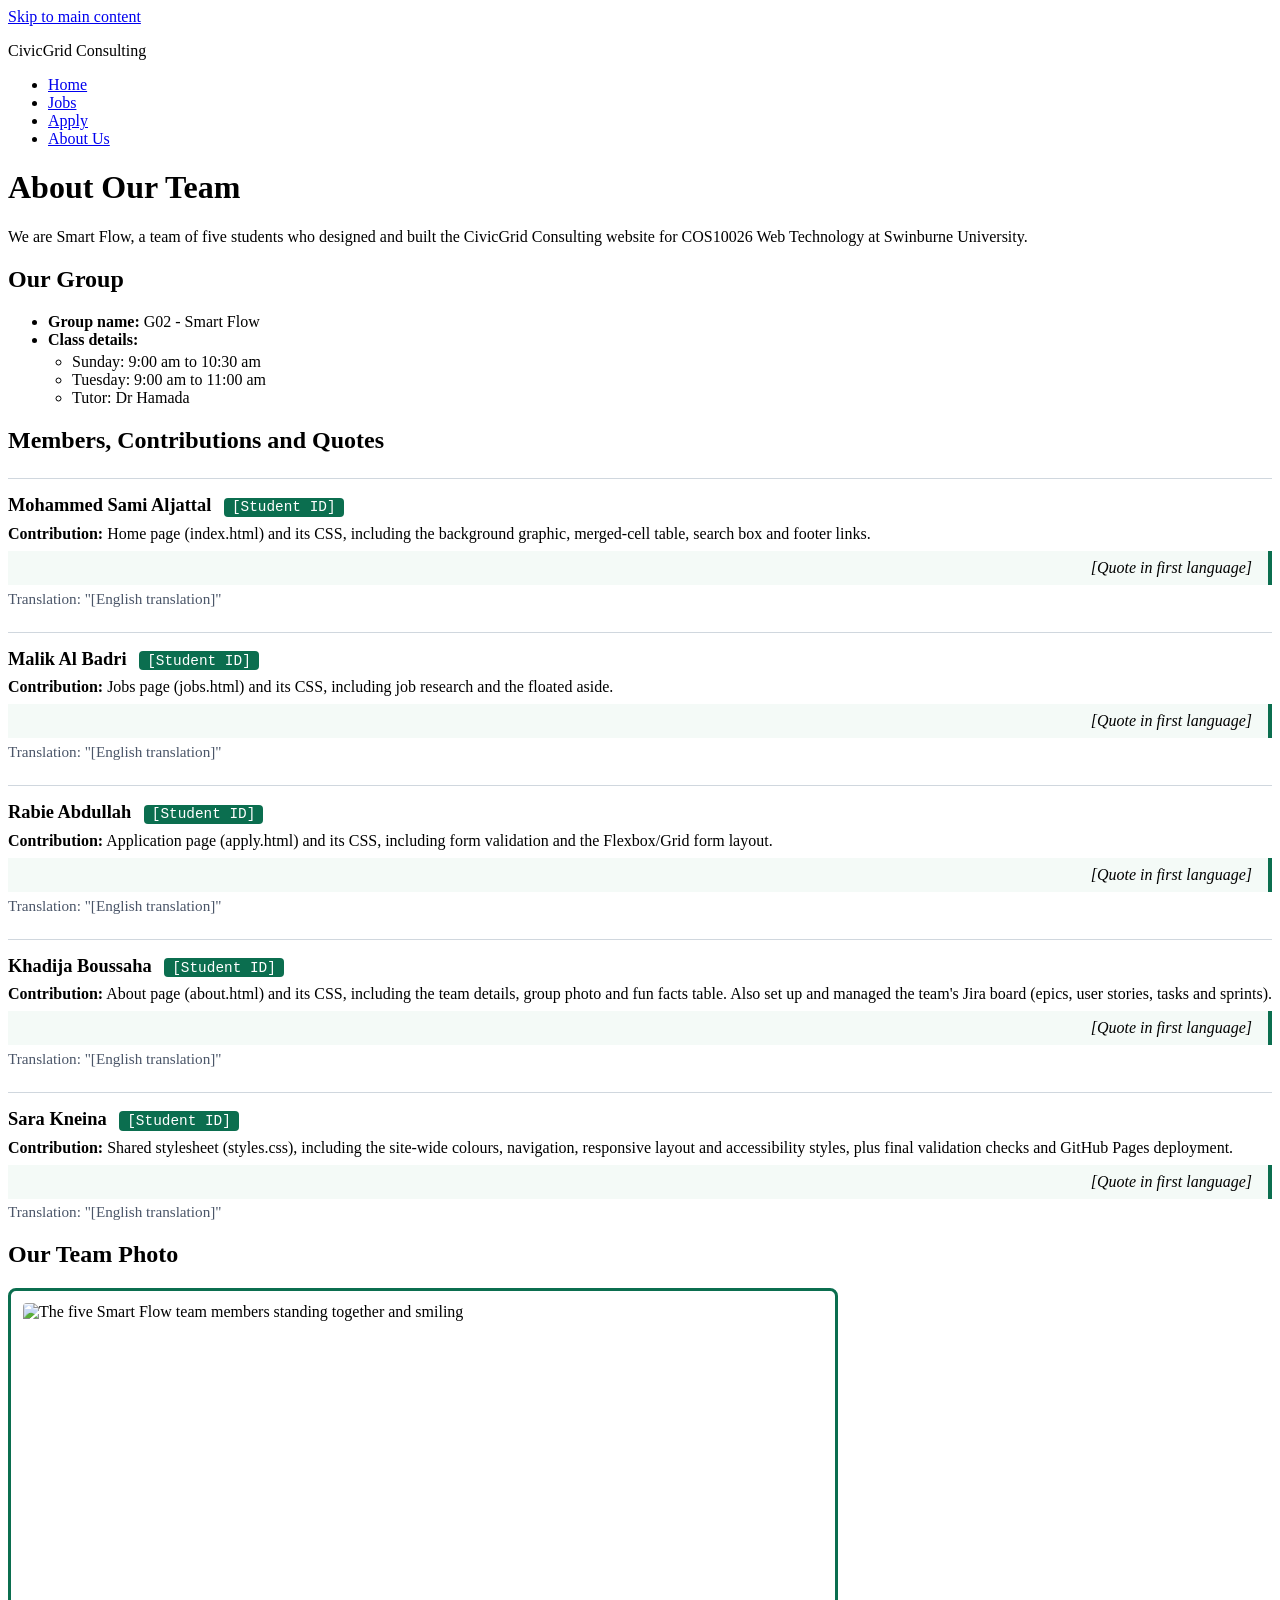
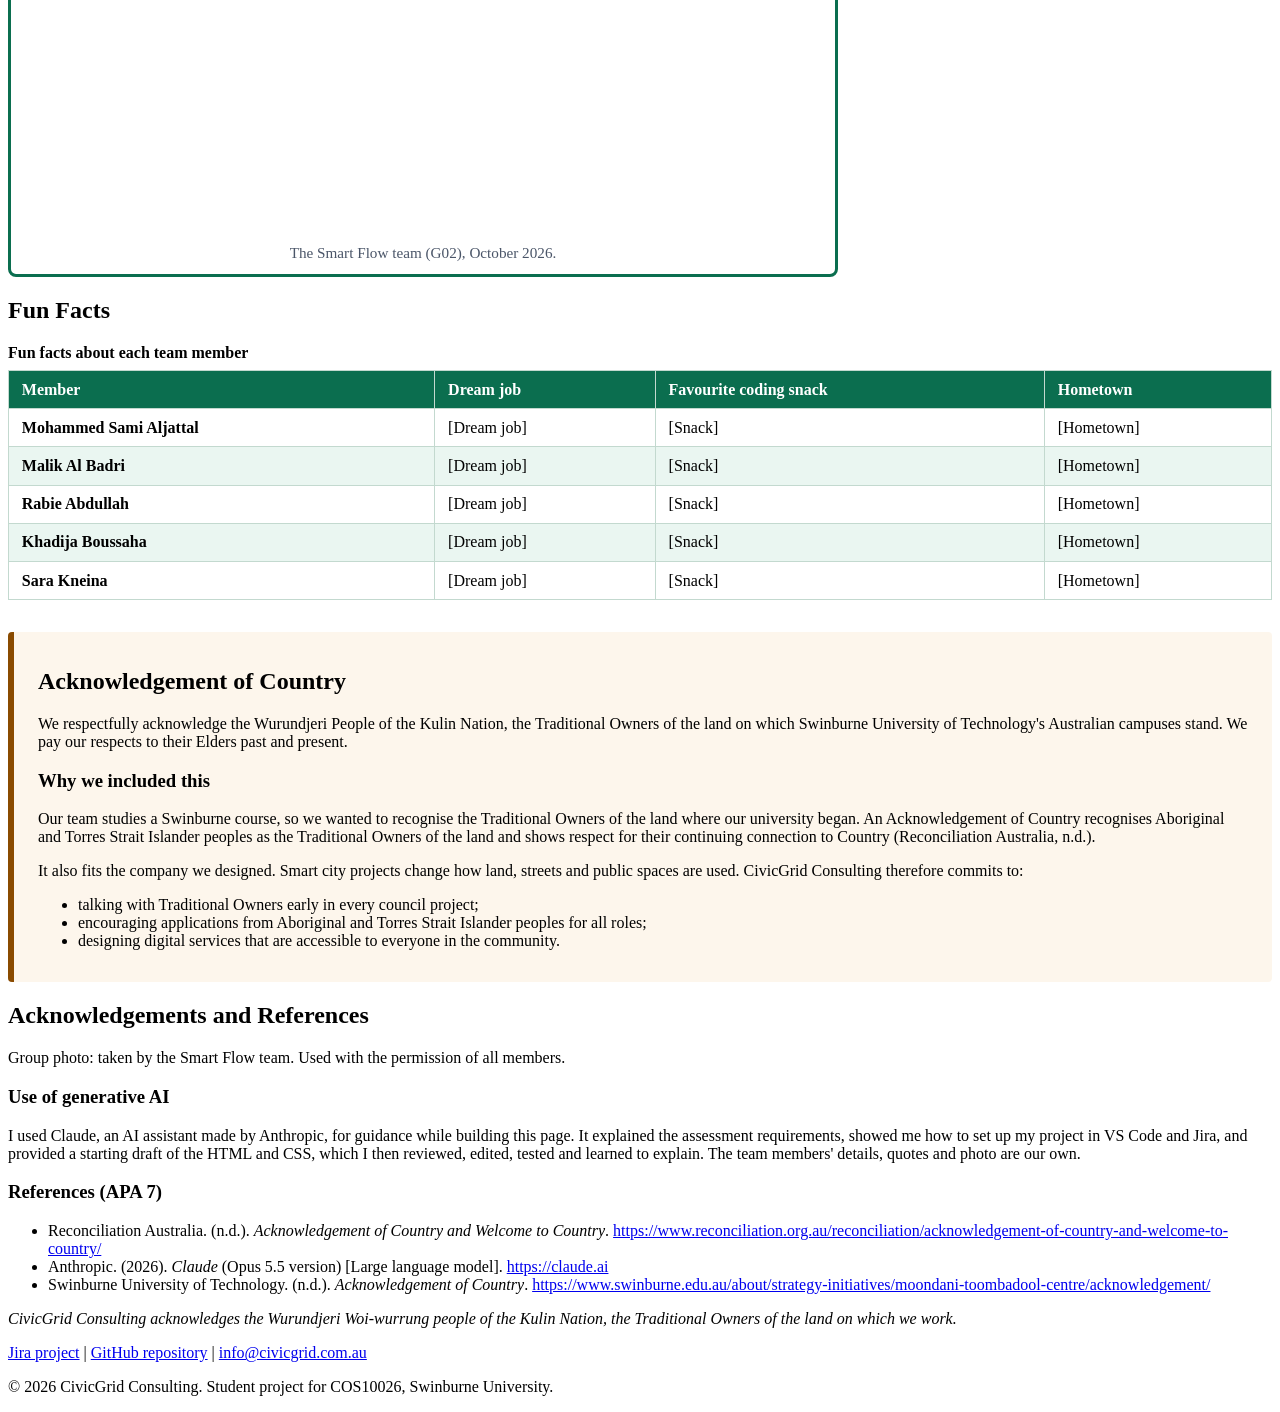
==== about.html @ 40e0b0f4 "Add about page structure and CSS (student IDs, bordered figure, table hover)" ====
<!DOCTYPE html>
<!--
  about.html - About Us page
  Group: G02 - Smart City Infrastructure Consultancy
  Author: Khadija Boussaha ([Your student ID])
  Description: Introduces the team: group and class details, each member's
               contribution and quote, a group photo and a fun facts table.
  Last updated: October 2026
-->
<html lang="en-AU">
<head>
  <!-- ===== Page metadata ===== -->
  <meta charset="UTF-8">
  <meta name="viewport" content="width=device-width, initial-scale=1.0">
  <meta name="description" content="Meet Smart Flow (G02), the team behind the CivicGrid Consulting website: our members, contributions, quotes and fun facts.">
  <meta name="keywords" content="about us, team, Smart Flow, G02, CivicGrid, COS10026">
  <meta name="author" content="Khadija Boussaha">
  <title>About Us | CivicGrid Consulting</title>

  <!-- External stylesheet shared by every page -->
  <link rel="stylesheet" href="css/styles.css">

  <!-- ===== Embedded CSS example (required on every page) =====
       Styles the English translation under each quote, used only on this page. -->
  <style>
    .translation {
      color: #4a5568;
      font-size: 0.95rem;
      margin-top: 0.3rem;
    }
  </style>
</head>

<body>
  <a href="#main-content" class="skip-link">Skip to main content</a>

  <!-- ===== Header and shared navigation (same on every page) ===== -->
  <header>
    <p class="site-name">CivicGrid Consulting</p>
    <nav aria-label="Main navigation">
      <ul>
        <li><a href="index.html">Home</a></li>
        <li><a href="jobs.html">Jobs</a></li>
        <li><a href="apply.html">Apply</a></li>
        <li><a href="about.html" aria-current="page">About Us</a></li>
      </ul>
    </nav>
  </header>

  <main id="main-content">
    <h1>About Our Team</h1>
    <p>
      We are Smart Flow, a team of five students who designed and built the CivicGrid Consulting
      website for COS10026 Web Technology at Swinburne University.
    </p>

    <!-- ===== Group details: NESTED LIST (required) =====
         A list inside a list item groups the class details together. -->
    <section aria-labelledby="group-heading">
      <h2 id="group-heading">Our Group</h2>
      <ul class="group-info">
        <li><strong>Group name:</strong> G02 - Smart Flow</li>
        <li><strong>Class details:</strong>
          <ul>
            <li>Sunday: 9:00 am to 10:30 am</li>
            <li>Tuesday: 9:00 am to 11:00 am</li>
            <li>Tutor: Dr Hamada</li>
          </ul>
        </li>
      </ul>
    </section>

    <!-- ===== Members: DEFINITION LIST (required) =====
         dt = member name and student ID
         dd = their contribution, then their quote
         Each quote uses the lang attribute so screen readers pronounce it correctly.
         Examples: lang="ar" for Arabic, lang="hi" for Hindi, lang="zh" for Chinese,
         lang="vi" for Vietnamese. Right-to-left languages such as Arabic and Urdu
         also need dir="rtl".
         The quotes below are set to Arabic (lang="ar" dir="rtl") as a starting
         point. Change lang and dir for anyone whose first language is different
         (e.g. lang="fr" with no dir for French). -->
    <section aria-labelledby="members-heading">
      <h2 id="members-heading">Members, Contributions and Quotes</h2>
      <dl class="members">
        <!-- Member 1 -->
        <dt>Mohammed Sami Aljattal <span class="student-id">[Student ID]</span></dt>
        <dd><strong>Contribution:</strong> Home page (index.html) and its CSS, including the background graphic, merged-cell table, search box and footer links.</dd>
        <dd>
          <blockquote lang="ar" dir="rtl">
            <p>[Quote in first language]</p>
          </blockquote>
          <p class="translation">Translation: "[English translation]"</p>
        </dd>

        <!-- Member 2 -->
        <dt>Malik Al Badri <span class="student-id">[Student ID]</span></dt>
        <dd><strong>Contribution:</strong> Jobs page (jobs.html) and its CSS, including job research and the floated aside.</dd>
        <dd>
          <blockquote lang="ar" dir="rtl">
            <p>[Quote in first language]</p>
          </blockquote>
          <p class="translation">Translation: "[English translation]"</p>
        </dd>

        <!-- Member 3 -->
        <dt>Rabie Abdullah <span class="student-id">[Student ID]</span></dt>
        <dd><strong>Contribution:</strong> Application page (apply.html) and its CSS, including form validation and the Flexbox/Grid form layout.</dd>
        <dd>
          <blockquote lang="ar" dir="rtl">
            <p>[Quote in first language]</p>
          </blockquote>
          <p class="translation">Translation: "[English translation]"</p>
        </dd>

        <!-- Member 4 -->
        <dt>Khadija Boussaha <span class="student-id">[Student ID]</span></dt>
        <dd><strong>Contribution:</strong> About page (about.html) and its CSS, including the team details, group photo and fun facts table. Also set up and managed the team's Jira board (epics, user stories, tasks and sprints).</dd>
        <dd>
          <blockquote lang="ar" dir="rtl">
            <p>[Quote in first language]</p>
          </blockquote>
          <p class="translation">Translation: "[English translation]"</p>
        </dd>

        <!-- Member 5 -->
        <dt>Sara Kneina <span class="student-id">[Student ID]</span></dt>
        <dd><strong>Contribution:</strong> Shared stylesheet (styles.css), including the site-wide colours, navigation, responsive layout and accessibility styles, plus final validation checks and GitHub Pages deployment.</dd>
        <dd>
          <blockquote lang="ar" dir="rtl">
            <p>[Quote in first language]</p>
          </blockquote>
          <p class="translation">Translation: "[English translation]"</p>
        </dd>
      </dl>
    </section>

    <!-- ===== Group photo: FIGURE with caption (required) =====
         Keep the image under 300KB (compress it at squoosh.app).
         width and height stop the page jumping while the image loads. -->
    <section aria-labelledby="photo-heading">
      <h2 id="photo-heading">Our Team Photo</h2>
      <figure class="group-photo">
        <img src="images/group-photo.jpg"
             alt="The five Smart Flow team members standing together and smiling"
             width="800" height="533">
        <figcaption>The Smart Flow team (G02), October 2026.</figcaption>
      </figure>
    </section>

    <!-- ===== Fun facts: TABLE with caption (required) =====
         scope="col" and scope="row" tell screen readers which header
         belongs to each cell. The wrapper lets the table scroll on phones. -->
    <section aria-labelledby="facts-heading">
      <h2 id="facts-heading">Fun Facts</h2>
      <div class="table-wrapper" tabindex="0" role="region" aria-labelledby="facts-caption">
        <table class="fun-facts">
          <caption id="facts-caption">Fun facts about each team member</caption>
          <thead>
            <tr>
              <th scope="col">Member</th>
              <th scope="col">Dream job</th>
              <th scope="col">Favourite coding snack</th>
              <th scope="col">Hometown</th>
            </tr>
          </thead>
          <tbody>
            <tr>
              <th scope="row">Mohammed Sami Aljattal</th>
              <td>[Dream job]</td>
              <td>[Snack]</td>
              <td>[Hometown]</td>
            </tr>
            <tr>
              <th scope="row">Malik Al Badri</th>
              <td>[Dream job]</td>
              <td>[Snack]</td>
              <td>[Hometown]</td>
            </tr>
            <tr>
              <th scope="row">Rabie Abdullah</th>
              <td>[Dream job]</td>
              <td>[Snack]</td>
              <td>[Hometown]</td>
            </tr>
            <tr>
              <th scope="row">Khadija Boussaha</th>
              <td>[Dream job]</td>
              <td>[Snack]</td>
              <td>[Hometown]</td>
            </tr>
            <tr>
              <th scope="row">Sara Kneina</th>
              <td>[Dream job]</td>
              <td>[Snack]</td>
              <td>[Hometown]</td>
            </tr>
          </tbody>
        </table>
      </div>
    </section>

    <!-- ===== Acknowledgement of Country, explained in context =====
         The brief requires one meaningful element that acknowledges or supports
         Aboriginal and Torres Strait Islander peoples, clearly explained (not decorative).
         This section gives the acknowledgement AND explains why we included it. -->
    <section aria-labelledby="country-heading" class="acknowledgement">
      <h2 id="country-heading">Acknowledgement of Country</h2>
      <p>
        We respectfully acknowledge the Wurundjeri People of the Kulin Nation, the Traditional
        Owners of the land on which Swinburne University of Technology's Australian campuses stand.
        We pay our respects to their Elders past and present.
      </p>

      <h3>Why we included this</h3>
      <p>
        Our team studies a Swinburne course, so we wanted to recognise the Traditional Owners of the
        land where our university began. An Acknowledgement of Country recognises Aboriginal and
        Torres Strait Islander peoples as the Traditional Owners of the land and shows respect for
        their continuing connection to Country (Reconciliation Australia, n.d.).
      </p>
      <p>
        It also fits the company we designed. Smart city projects change how land, streets and public
        spaces are used. CivicGrid Consulting therefore commits to:
      </p>
      <ul>
        <li>talking with Traditional Owners early in every council project;</li>
        <li>encouraging applications from Aboriginal and Torres Strait Islander peoples for all roles;</li>
        <li>designing digital services that are accessible to everyone in the community.</li>
      </ul>
    </section>

    <!-- ===== Acknowledgements / references (marked in the rubric) ===== -->
    <section aria-labelledby="credits-heading">
      <h2 id="credits-heading">Acknowledgements and References</h2>
      <p>Group photo: taken by the Smart Flow team. Used with the permission of all members.</p>

      <!-- GenAI acknowledgement: the brief states that not crediting GenAI is plagiarism -->
      <h3>Use of generative AI</h3>
      <p>
        I used Claude, an AI assistant made by Anthropic, for guidance while building this page. It
        explained the assessment requirements, showed me how to set up my project in VS Code and Jira,
        and provided a starting draft of the HTML and CSS, which I then reviewed, edited, tested and
        learned to explain. The team members' details, quotes and photo are our own.
      </p>
      <h3>References (APA 7)</h3>
      <ul class="references">
        <li>
          Reconciliation Australia. (n.d.). <cite>Acknowledgement of Country and Welcome to Country</cite>.
          <a href="https://www.reconciliation.org.au/reconciliation/acknowledgement-of-country-and-welcome-to-country/">https://www.reconciliation.org.au/reconciliation/acknowledgement-of-country-and-welcome-to-country/</a>
        </li>
        <li>
          Anthropic. (2026). <cite>Claude</cite> (Opus 5.5 version) [Large language model].
          <a href="https://claude.ai">https://claude.ai</a>
        </li>
        <li>
          Swinburne University of Technology. (n.d.). <cite>Acknowledgement of Country</cite>.
          <a href="https://www.swinburne.edu.au/about/strategy-initiatives/moondani-toombadool-centre/acknowledgement/">https://www.swinburne.edu.au/about/strategy-initiatives/moondani-toombadool-centre/acknowledgement/</a>
        </li>
      </ul>
    </section>
  </main>

  <!-- ===== Shared footer (same on every page) ===== -->
  <footer>
    <!-- Inline CSS example (required on every page) -->
    <p style="font-style: italic;">
      CivicGrid Consulting acknowledges the Wurundjeri Woi-wurrung people of the Kulin Nation,
      the Traditional Owners of the land on which we work.
    </p>
    <p>
      <a href="https://YOUR-JIRA-LINK">Jira project</a> |
      <a href="https://github.com/YOUR-REPO">GitHub repository</a> |
      <a href="mailto:info@civicgrid.com.au">info@civicgrid.com.au</a>
    </p>
    <p>&copy; 2026 CivicGrid Consulting. Student project for COS10026, Swinburne University.</p>
  </footer>
</body>
</html>
---- css/styles.css ----
/* =========================================================
   ABOUT PAGE (about.html)
   Author: Khadija Boussaha
   Paste this section into the group's shared styles/styles.css.
   Brief requirements covered: styled student IDs, bordered figure,
   styled table with hex colours and hover effects.
   ========================================================= */

/* Nested list: indent the inner list so it reads as part of "Class details" */
.group-info ul {
  margin-top: 0.3rem;
  padding-left: 1.5rem;
  list-style-type: circle;
}

/* ----- Members definition list ----- */
.members dt {
  font-weight: bold;
  font-size: 1.15rem;
  margin-top: 1.5rem;
  padding-top: 1rem;
  border-top: 1px solid #d0d7de;
}

.members dd {
  margin-left: 0;
  margin-top: 0.5rem;
}

/* REQUIRED: styled student IDs, shown as a small badge */
.student-id {
  display: inline-block;
  margin-left: 0.5rem;
  padding: 0.1rem 0.5rem;
  font-family: "Courier New", Courier, monospace;
  font-size: 0.9rem;
  font-weight: normal;
  color: #ffffff;
  background-color: #0b6e4f;
  border-radius: 4px;
}

/* Quotes: a coloured bar on the side marks them as quotations */
.members blockquote {
  margin: 0;
  padding: 0.5rem 1rem;
  border-left: 4px solid #0b6e4f;
  background-color: #f4faf7;
  font-style: italic;
}

.members blockquote p {
  margin: 0;
}

/* Right-to-left quotes (e.g. Arabic) put the bar on the right side */
.members blockquote[dir="rtl"] {
  border-left: none;
  border-right: 4px solid #0b6e4f;
}

/* ----- REQUIRED: bordered figure ----- */
.group-photo {
  max-width: 800px;
  margin: 1rem 0;
  padding: 0.75rem;
  border: 3px solid #0b6e4f;
  border-radius: 8px;
  background-color: #ffffff;
}

/* Image shrinks with the screen and never overflows (responsive) */
.group-photo img {
  display: block;
  max-width: 100%;
  height: auto;
  border-radius: 4px;
}

.group-photo figcaption {
  margin-top: 0.5rem;
  text-align: center;
  font-size: 0.95rem;
  color: #4a5568;
}

/* ----- REQUIRED: styled table with hex colours and hover effects ----- */

/* Wrapper lets the table scroll sideways on narrow screens */
.table-wrapper {
  overflow-x: auto;
}

.table-wrapper:focus-visible {
  outline: 3px solid #f0b46b;
}

.fun-facts {
  width: 100%;
  border-collapse: collapse;
  min-width: 500px;
}

.fun-facts caption {
  caption-side: top;
  text-align: left;
  font-weight: bold;
  padding-bottom: 0.5rem;
}

.fun-facts th,
.fun-facts td {
  padding: 0.6rem 0.8rem;
  border: 1px solid #c3d9cf;
  text-align: left;
}

/* Header row: dark green with white text (contrast ratio above 4.5:1) */
.fun-facts thead th {
  background-color: #0b6e4f;
  color: #ffffff;
}

/* Zebra stripes make rows easier to follow */
.fun-facts tbody tr:nth-child(even) {
  background-color: #eaf6f1;
}

/* Hover effect: highlight the row under the mouse */
.fun-facts tbody tr:hover {
  background-color: #fff4e5;
  transition: background-color 0.2s ease;
}

/* Hover effect on a single cell */
.fun-facts tbody td:hover {
  background-color: #f0b46b;
  color: #1a1a1a;
}

/* ----- Acknowledgement of Country section ----- */
.acknowledgement {
  margin-top: 2rem;
  padding: 1rem 1.5rem;
  background-color: #fdf6ec;
  border-left: 6px solid #8a4b00;
  border-radius: 4px;
}

/* References: long web addresses wrap instead of overflowing on phones */
.references a {
  overflow-wrap: anywhere;
}

/* ----- Responsive: smaller screens ----- */
@media (max-width: 600px) {
  .student-id {
    display: block;
    width: fit-content;
    margin: 0.3rem 0 0 0;
  }

  .group-photo {
    padding: 0.4rem;
  }
}

/* ----- Accessibility: respect users who turn off animations ----- */
@media (prefers-reduced-motion: reduce) {
  .fun-facts tbody tr:hover {
    transition: none;
  }
}
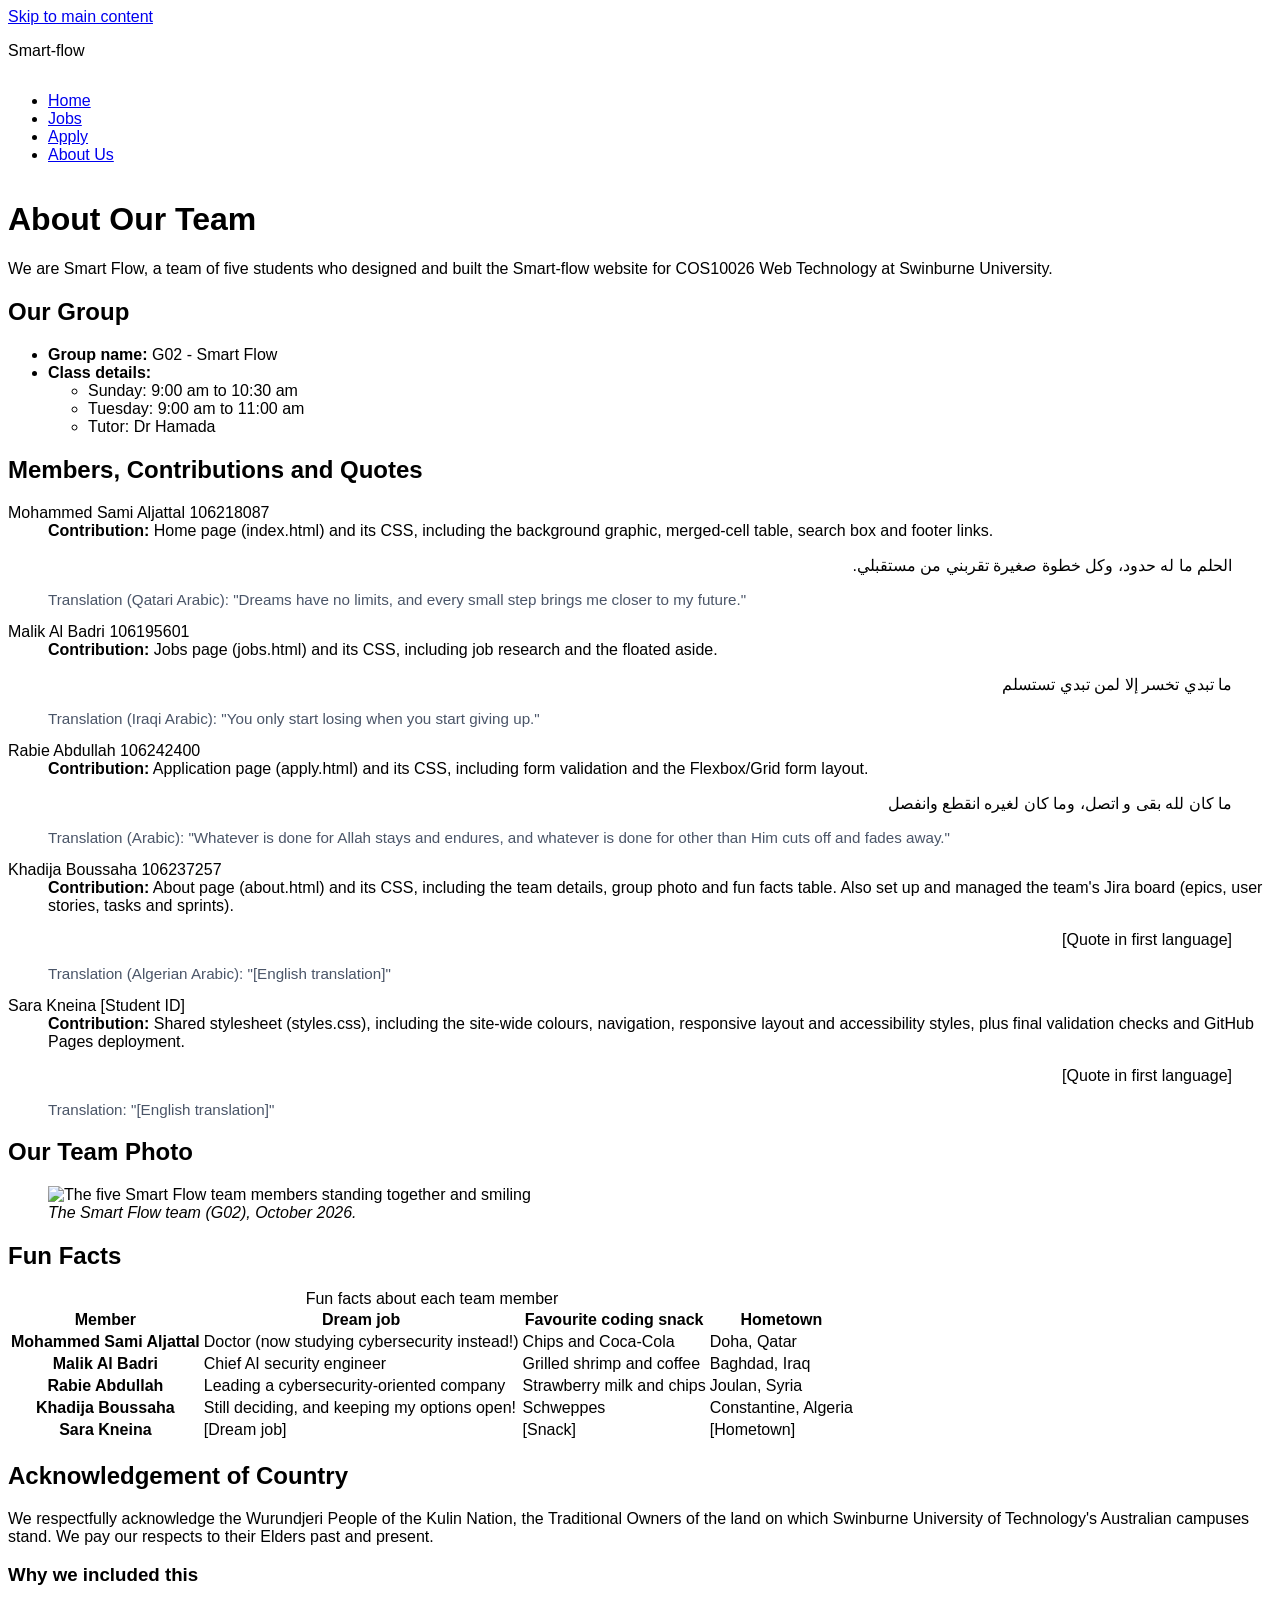
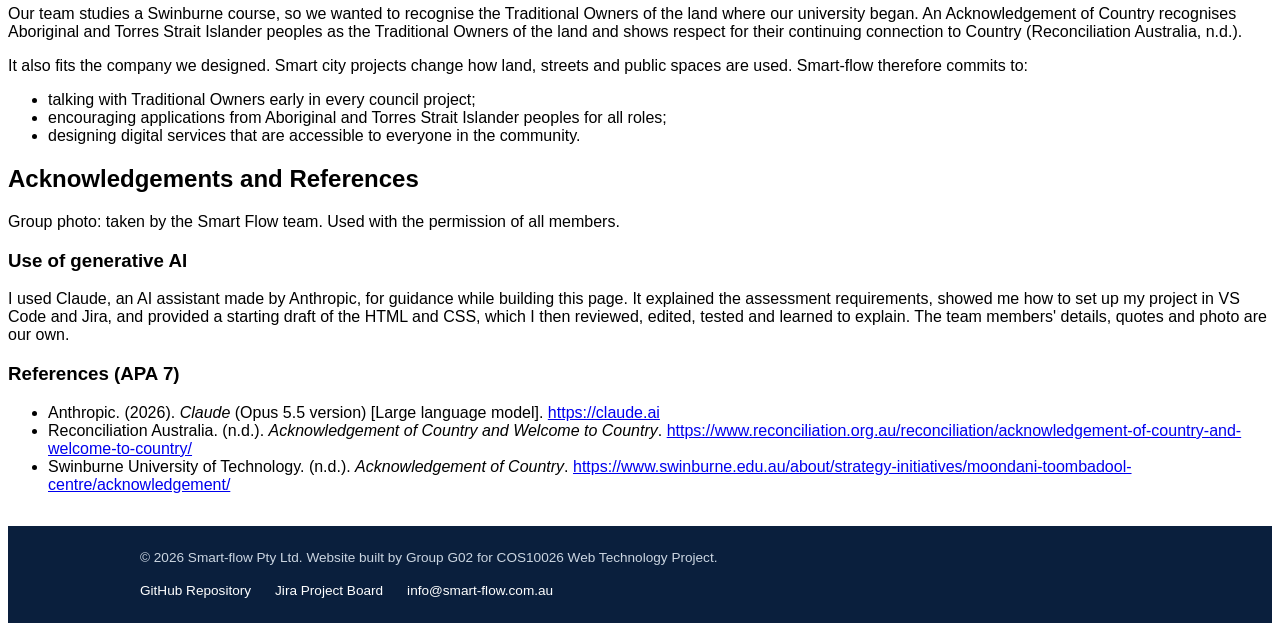
==== commit d1a80eb3: "Add team details, shared footer and Smart-flow company name to about page" ====
--- a/about.html
+++ b/about.html
@@ -2,7 +2,7 @@
 <!--
   about.html - About Us page
   Group: G02 - Smart City Infrastructure Consultancy
-  Author: Khadija Boussaha ([Your student ID])
+  Author: Khadija Boussaha (106237257)
   Description: Introduces the team: group and class details, each member's
                contribution and quote, a group photo and a fun facts table.
   Last updated: October 2026
@@ -12,10 +12,10 @@
   <!-- ===== Page metadata ===== -->
   <meta charset="UTF-8">
   <meta name="viewport" content="width=device-width, initial-scale=1.0">
-  <meta name="description" content="Meet Smart Flow (G02), the team behind the CivicGrid Consulting website: our members, contributions, quotes and fun facts.">
-  <meta name="keywords" content="about us, team, Smart Flow, G02, CivicGrid, COS10026">
+  <meta name="description" content="Meet Smart Flow (G02), the team behind the Smart-flow website: our members, contributions, quotes and fun facts.">
+  <meta name="keywords" content="about us, team, Smart-flow, G02, smart city, COS10026">
   <meta name="author" content="Khadija Boussaha">
-  <title>About Us | CivicGrid Consulting</title>
+  <title>About Us | Smart-flow</title>
 
   <!-- External stylesheet shared by every page -->
   <link rel="stylesheet" href="css/styles.css">
@@ -36,7 +36,7 @@
 
   <!-- ===== Header and shared navigation (same on every page) ===== -->
   <header>
-    <p class="site-name">CivicGrid Consulting</p>
+    <p class="site-name">Smart-flow</p>
     <nav aria-label="Main navigation">
       <ul>
         <li><a href="index.html">Home</a></li>
@@ -50,7 +50,7 @@
   <main id="main-content">
     <h1>About Our Team</h1>
     <p>
-      We are Smart Flow, a team of five students who designed and built the CivicGrid Consulting
+      We are Smart Flow, a team of five students who designed and built the Smart-flow
       website for COS10026 Web Technology at Swinburne University.
     </p>
 
@@ -84,43 +84,43 @@
       <h2 id="members-heading">Members, Contributions and Quotes</h2>
       <dl class="members">
         <!-- Member 1 -->
-        <dt>Mohammed Sami Aljattal <span class="student-id">[Student ID]</span></dt>
+        <dt>Mohammed Sami Aljattal <span class="student-id">106218087</span></dt>
         <dd><strong>Contribution:</strong> Home page (index.html) and its CSS, including the background graphic, merged-cell table, search box and footer links.</dd>
         <dd>
-          <blockquote lang="ar" dir="rtl">
+          <blockquote lang="ar-QA" dir="rtl">
+            <p>الحلم ما له حدود، وكل خطوة صغيرة تقربني من مستقبلي.</p>
+          </blockquote>
+          <p class="translation">Translation (Qatari Arabic): "Dreams have no limits, and every small step brings me closer to my future."</p>
+        </dd>
+
+        <!-- Member 2 -->
+        <dt>Malik Al Badri <span class="student-id">106195601</span></dt>
+        <dd><strong>Contribution:</strong> Jobs page (jobs.html) and its CSS, including job research and the floated aside.</dd>
+        <dd>
+          <blockquote lang="ar-IQ" dir="rtl">
+            <p>ما تبدي تخسر إلا لمن تبدي تستسلم</p>
+          </blockquote>
+          <p class="translation">Translation (Iraqi Arabic): "You only start losing when you start giving up."</p>
+        </dd>
+
+        <!-- Member 3 -->
+        <dt>Rabie Abdullah <span class="student-id">106242400</span></dt>
+        <dd><strong>Contribution:</strong> Application page (apply.html) and its CSS, including form validation and the Flexbox/Grid form layout.</dd>
+        <dd>
+          <blockquote lang="ar-SY" dir="rtl">
+            <p>ما كان لله بقى و اتصل، وما كان لغيره انقطع وانفصل</p>
+          </blockquote>
+          <p class="translation">Translation (Arabic): "Whatever is done for Allah stays and endures, and whatever is done for other than Him cuts off and fades away."</p>
+        </dd>
+
+        <!-- Member 4 -->
+        <dt>Khadija Boussaha <span class="student-id">106237257</span></dt>
+        <dd><strong>Contribution:</strong> About page (about.html) and its CSS, including the team details, group photo and fun facts table. Also set up and managed the team's Jira board (epics, user stories, tasks and sprints).</dd>
+        <dd>
+          <blockquote lang="ar-DZ" dir="rtl">
             <p>[Quote in first language]</p>
           </blockquote>
-          <p class="translation">Translation: "[English translation]"</p>
-        </dd>
-
-        <!-- Member 2 -->
-        <dt>Malik Al Badri <span class="student-id">[Student ID]</span></dt>
-        <dd><strong>Contribution:</strong> Jobs page (jobs.html) and its CSS, including job research and the floated aside.</dd>
-        <dd>
-          <blockquote lang="ar" dir="rtl">
-            <p>[Quote in first language]</p>
-          </blockquote>
-          <p class="translation">Translation: "[English translation]"</p>
-        </dd>
-
-        <!-- Member 3 -->
-        <dt>Rabie Abdullah <span class="student-id">[Student ID]</span></dt>
-        <dd><strong>Contribution:</strong> Application page (apply.html) and its CSS, including form validation and the Flexbox/Grid form layout.</dd>
-        <dd>
-          <blockquote lang="ar" dir="rtl">
-            <p>[Quote in first language]</p>
-          </blockquote>
-          <p class="translation">Translation: "[English translation]"</p>
-        </dd>
-
-        <!-- Member 4 -->
-        <dt>Khadija Boussaha <span class="student-id">[Student ID]</span></dt>
-        <dd><strong>Contribution:</strong> About page (about.html) and its CSS, including the team details, group photo and fun facts table. Also set up and managed the team's Jira board (epics, user stories, tasks and sprints).</dd>
-        <dd>
-          <blockquote lang="ar" dir="rtl">
-            <p>[Quote in first language]</p>
-          </blockquote>
-          <p class="translation">Translation: "[English translation]"</p>
+          <p class="translation">Translation (Algerian Arabic): "[English translation]"</p>
         </dd>
 
         <!-- Member 5 -->
@@ -144,7 +144,8 @@
         <img src="images/group-photo.jpg"
              alt="The five Smart Flow team members standing together and smiling"
              width="800" height="533">
-        <figcaption>The Smart Flow team (G02), October 2026.</figcaption>
+        <!-- Inline CSS example (required on every page) -->
+        <figcaption style="font-style: italic;">The Smart Flow team (G02), October 2026.</figcaption>
       </figure>
     </section>
 
@@ -167,27 +168,27 @@
           <tbody>
             <tr>
               <th scope="row">Mohammed Sami Aljattal</th>
-              <td>[Dream job]</td>
-              <td>[Snack]</td>
-              <td>[Hometown]</td>
+              <td>Doctor (now studying cybersecurity instead!)</td>
+              <td>Chips and Coca-Cola</td>
+              <td>Doha, Qatar</td>
             </tr>
             <tr>
               <th scope="row">Malik Al Badri</th>
-              <td>[Dream job]</td>
-              <td>[Snack]</td>
-              <td>[Hometown]</td>
+              <td>Chief AI security engineer</td>
+              <td>Grilled shrimp and coffee</td>
+              <td>Baghdad, Iraq</td>
             </tr>
             <tr>
               <th scope="row">Rabie Abdullah</th>
-              <td>[Dream job]</td>
-              <td>[Snack]</td>
-              <td>[Hometown]</td>
+              <td>Leading a cybersecurity-oriented company</td>
+              <td>Strawberry milk and chips</td>
+              <td>Joulan, Syria</td>
             </tr>
             <tr>
               <th scope="row">Khadija Boussaha</th>
-              <td>[Dream job]</td>
-              <td>[Snack]</td>
-              <td>[Hometown]</td>
+              <td>Still deciding, and keeping my options open!</td>
+              <td>Schweppes</td>
+              <td>Constantine, Algeria</td>
             </tr>
             <tr>
               <th scope="row">Sara Kneina</th>
@@ -221,7 +222,7 @@
       </p>
       <p>
         It also fits the company we designed. Smart city projects change how land, streets and public
-        spaces are used. CivicGrid Consulting therefore commits to:
+        spaces are used. Smart-flow therefore commits to:
       </p>
       <ul>
         <li>talking with Traditional Owners early in every council project;</li>
@@ -244,16 +245,17 @@
         learned to explain. The team members' details, quotes and photo are our own.
       </p>
       <h3>References (APA 7)</h3>
+      <!-- APA 7: references listed in alphabetical order by author -->
       <ul class="references">
+        <li>
+          Anthropic. (2026). <cite>Claude</cite> (Opus 5.5 version) [Large language model].
+          <a href="https://claude.ai">https://claude.ai</a>
+        </li>
         <li>
           Reconciliation Australia. (n.d.). <cite>Acknowledgement of Country and Welcome to Country</cite>.
           <a href="https://www.reconciliation.org.au/reconciliation/acknowledgement-of-country-and-welcome-to-country/">https://www.reconciliation.org.au/reconciliation/acknowledgement-of-country-and-welcome-to-country/</a>
         </li>
         <li>
-          Anthropic. (2026). <cite>Claude</cite> (Opus 5.5 version) [Large language model].
-          <a href="https://claude.ai">https://claude.ai</a>
-        </li>
-        <li>
           Swinburne University of Technology. (n.d.). <cite>Acknowledgement of Country</cite>.
           <a href="https://www.swinburne.edu.au/about/strategy-initiatives/moondani-toombadool-centre/acknowledgement/">https://www.swinburne.edu.au/about/strategy-initiatives/moondani-toombadool-centre/acknowledgement/</a>
         </li>
@@ -261,19 +263,35 @@
     </section>
   </main>
 
-  <!-- ===== Shared footer (same on every page) ===== -->
-  <footer>
-    <!-- Inline CSS example (required on every page) -->
-    <p style="font-style: italic;">
-      CivicGrid Consulting acknowledges the Wurundjeri Woi-wurrung people of the Kulin Nation,
-      the Traditional Owners of the land on which we work.
-    </p>
-    <p>
-      <a href="https://YOUR-JIRA-LINK">Jira project</a> |
-      <a href="https://github.com/YOUR-REPO">GitHub repository</a> |
-      <a href="mailto:info@civicgrid.com.au">info@civicgrid.com.au</a>
-    </p>
-    <p>&copy; 2026 CivicGrid Consulting. Student project for COS10026, Swinburne University.</p>
+  <!-- Footer with Jira, GitHub and contact links (shared by every page) -->
+  <footer class="site-footer">
+    <div class="footer-content">
+      <p>&copy; 2026 Smart-flow Pty Ltd. Website built by Group G02 for COS10026 Web Technology Project.</p>
+
+      <nav aria-label="Footer navigation">
+        <ul class="footer-links">
+          <li>
+            <a href="https://github.com/106214551/Smart-flow"
+               target="_blank"
+               rel="noopener noreferrer">
+              GitHub Repository
+            </a>
+          </li>
+          <li>
+            <a href="https://boussahakhadija76.atlassian.net/jira/software/projects/SFG/boards/34"
+               target="_blank"
+               rel="noopener noreferrer">
+              Jira Project Board
+            </a>
+          </li>
+          <li>
+            <a href="mailto:info@smart-flow.com.au">
+              info@smart-flow.com.au
+            </a>
+          </li>
+        </ul>
+      </nav>
+    </div>
   </footer>
 </body>
 </html>
--- a/css/styles.css
+++ b/css/styles.css
@@ -1,173 +1,263 @@
-/* =========================================================
-   ABOUT PAGE (about.html)
-   Author: Khadija Boussaha
-   Paste this section into the group's shared styles/styles.css.
-   Brief requirements covered: styled student IDs, bordered figure,
-   styled table with hex colours and hover effects.
-   ========================================================= */
-
-/* Nested list: indent the inner list so it reads as part of "Class details" */
-.group-info ul {
-  margin-top: 0.3rem;
-  padding-left: 1.5rem;
-  list-style-type: circle;
-}
-
-/* ----- Members definition list ----- */
-.members dt {
+/* === Apply page form layout === */
+
+/* === Apply page title === */
+#titleapply {
+  text-align: center;
+  margin-bottom: 24px;
+}
+/* === Form container: Flexbox layout + bordered box === */
+form {
+  display: flex;
+  flex-direction: column;
+  gap: 16px;
+  max-width: 600px;
+  margin: 0 auto;
+  border: 1px solid #ccc;
+  border-radius: 8px;
+  padding: 24px;
+}
+
+/* === Individual field groups: label stacked above input === */
+.form-group {
+  display: flex;
+  flex-direction: column;
+}
+
+
+.form-group label {
+  font-weight: 600;
+  margin-bottom: 4px;
+}
+
+/* === Accessibility: visible focus outlines for keyboard navigation === */
+input:focus,
+select:focus,
+textarea:focus,
+button:focus {
+  outline: 2px solid #0057b7;
+  outline-offset: 2px;
+}
+
+/* === Fieldsets: Gender and Skills grouped inputs === */
+fieldset {
+  border: 1px solid #ccc;
+  border-radius: 4px;
+  padding: 12px;
+}
+
+legend {
+  font-weight: 600;
+  padding: 0 6px;
+}
+
+fieldset label {
+  display: inline-flex;
+  align-items: center;
+  gap: 6px;
+  margin-right: 16px;
+  font-weight: normal;
+  white-space: nowrap;
+  cursor: pointer;
+}
+fieldset .radio-group {
+  display: flex;
+  flex-wrap: wrap;
+  gap: 12px 24px;
+}
+
+/* === Submit button styling === */
+button[type="submit"] {
+  background-color: #0057b7;
+  color: #fff;
+  border: none;
+  padding: 10px 20px;
+  border-radius: 4px;
+  font-size: 1rem;
+  cursor: pointer;
+  align-self: flex-start;
+}
+
+button[type="submit"]:hover {
+  background-color: #003d82;
+}
+
+/* === Responsive layout: full-width form on small screens === */
+@media (max-width: 600px) {
+  form {
+    max-width: 100%;
+    padding: 0 16px;
+  }
+}
+
+/* === Global font === */
+body {
+  font-family: Arial, Helvetica, sans-serif;
+}
+
+/* === Checkbox grid layout (Skills) === */
+.checkbox-group {
+  display: grid;
+  grid-template-columns: 1fr 1fr;
+  gap: 15px 25px;
+}
+
+.checkbox-item {
+  display: flex;
+  align-items: center;
+  gap: 8px;
+}
+
+.checkbox-item label {
+  cursor: pointer;
+}
+
+/* === Required field indicator: red asterisk === */
+.required-star {
+  color: #c0392b;
   font-weight: bold;
-  font-size: 1.15rem;
-  margin-top: 1.5rem;
-  padding-top: 1rem;
-  border-top: 1px solid #d0d7de;
-}
-
-.members dd {
-  margin-left: 0;
-  margin-top: 0.5rem;
-}
-
-/* REQUIRED: styled student IDs, shown as a small badge */
-.student-id {
-  display: inline-block;
-  margin-left: 0.5rem;
-  padding: 0.1rem 0.5rem;
-  font-family: "Courier New", Courier, monospace;
-  font-size: 0.9rem;
-  font-weight: normal;
-  color: #ffffff;
-  background-color: #0b6e4f;
-  border-radius: 4px;
-}
-
-/* Quotes: a coloured bar on the side marks them as quotations */
-.members blockquote {
+}
+
+/* === Form introduction text: centered and limited width === */
+.form-intro {
+  text-align: center;
+  max-width: 600px;
+  margin: 0 auto 16px auto;
+}
+
+/* === Navigation bar (shared across all pages) === */
+nav {
+  display: flex;
+  align-items: center;
+}
+
+.nav-links {
+  display: flex;
+  list-style: none;
+  gap: 2rem;
   margin: 0;
-  padding: 0.5rem 1rem;
-  border-left: 4px solid #0b6e4f;
-  background-color: #f4faf7;
-  font-style: italic;
-}
-
-.members blockquote p {
+  padding: 0;
+}
+
+.nav-links a {
+  color: #fff;
+  text-decoration: none;
+  font-weight: 600;
+  padding-bottom: 4px;
+  border-bottom: 2px solid transparent;
+  transition: border-color 0.2s ease;
+}
+
+.nav-links a:hover,
+.nav-links a:focus {
+  border-bottom-color: #4fc3f7;
+}
+
+.nav-links a.active {
+  border-bottom-color: #fff;
+}
+
+@media (max-width: 600px) {
+  .nav-links {
+    flex-wrap: wrap;
+    justify-content: center;
+    gap: 0.5rem 1rem;
+  }
+}
+
+/* === Site header (logo + navigation) === */
+.site-header {
+  background-color: #0a1f3d;
+  padding: 1rem 2rem;
+}
+
+.header-content {
+  display: flex;
+  justify-content: space-between;
+  align-items: center;
+}
+
+.brand {
+  display: flex;
+  align-items: center;
+  gap: 0.75rem;
+  text-decoration: none;
+}
+
+.brand img {
+  display: block;
+}
+
+.brand span {
+  display: flex;
+  flex-direction: column;
+}
+
+.brand strong {
+  color: #fff;
+  font-size: 1.25rem;
+  line-height: 1.2;
+}
+
+.brand small {
+  color: #cbd5e1;
+  font-size: 0.75rem;
+}
+
+@media (max-width: 600px) {
+  .header-content {
+    flex-direction: column;
+    gap: 1rem;
+  }
+}
+
+/* === Page footer (full trio: GitHub, Jira, email) === */
+.site-footer {
+  background-color: #0a1f3d;
+  padding: 1.5rem 2rem;
+  margin-top: 2rem;
+}
+
+.footer-content {
+  display: flex;
+  justify-content: space-between;
+  align-items: center;
+  flex-wrap: wrap;
+  gap: 1rem;
+  max-width: 1000px;
+  margin: 0 auto;
+}
+
+.footer-content p {
+  color: #cbd5e1;
+  font-size: 0.85rem;
   margin: 0;
 }
 
-/* Right-to-left quotes (e.g. Arabic) put the bar on the right side */
-.members blockquote[dir="rtl"] {
-  border-left: none;
-  border-right: 4px solid #0b6e4f;
-}
-
-/* ----- REQUIRED: bordered figure ----- */
-.group-photo {
-  max-width: 800px;
-  margin: 1rem 0;
-  padding: 0.75rem;
-  border: 3px solid #0b6e4f;
-  border-radius: 8px;
-  background-color: #ffffff;
-}
-
-/* Image shrinks with the screen and never overflows (responsive) */
-.group-photo img {
-  display: block;
-  max-width: 100%;
-  height: auto;
-  border-radius: 4px;
-}
-
-.group-photo figcaption {
-  margin-top: 0.5rem;
-  text-align: center;
-  font-size: 0.95rem;
-  color: #4a5568;
-}
-
-/* ----- REQUIRED: styled table with hex colours and hover effects ----- */
-
-/* Wrapper lets the table scroll sideways on narrow screens */
-.table-wrapper {
-  overflow-x: auto;
-}
-
-.table-wrapper:focus-visible {
-  outline: 3px solid #f0b46b;
-}
-
-.fun-facts {
-  width: 100%;
-  border-collapse: collapse;
-  min-width: 500px;
-}
-
-.fun-facts caption {
-  caption-side: top;
-  text-align: left;
-  font-weight: bold;
-  padding-bottom: 0.5rem;
-}
-
-.fun-facts th,
-.fun-facts td {
-  padding: 0.6rem 0.8rem;
-  border: 1px solid #c3d9cf;
-  text-align: left;
-}
-
-/* Header row: dark green with white text (contrast ratio above 4.5:1) */
-.fun-facts thead th {
-  background-color: #0b6e4f;
-  color: #ffffff;
-}
-
-/* Zebra stripes make rows easier to follow */
-.fun-facts tbody tr:nth-child(even) {
-  background-color: #eaf6f1;
-}
-
-/* Hover effect: highlight the row under the mouse */
-.fun-facts tbody tr:hover {
-  background-color: #fff4e5;
-  transition: background-color 0.2s ease;
-}
-
-/* Hover effect on a single cell */
-.fun-facts tbody td:hover {
-  background-color: #f0b46b;
-  color: #1a1a1a;
-}
-
-/* ----- Acknowledgement of Country section ----- */
-.acknowledgement {
-  margin-top: 2rem;
-  padding: 1rem 1.5rem;
-  background-color: #fdf6ec;
-  border-left: 6px solid #8a4b00;
-  border-radius: 4px;
-}
-
-/* References: long web addresses wrap instead of overflowing on phones */
-.references a {
-  overflow-wrap: anywhere;
-}
-
-/* ----- Responsive: smaller screens ----- */
-@media (max-width: 600px) {
-  .student-id {
-    display: block;
-    width: fit-content;
-    margin: 0.3rem 0 0 0;
-  }
-
-  .group-photo {
-    padding: 0.4rem;
-  }
-}
-
-/* ----- Accessibility: respect users who turn off animations ----- */
-@media (prefers-reduced-motion: reduce) {
-  .fun-facts tbody tr:hover {
-    transition: none;
+.footer-links {
+  display: flex;
+  list-style: none;
+  gap: 1.5rem;
+  margin: 0;
+  padding: 0;
+  flex-wrap: wrap;
+}
+
+.footer-links a {
+  color: #fff;
+  text-decoration: none;
+  font-size: 0.85rem;
+  border-bottom: 2px solid transparent;
+  transition: border-color 0.2s ease;
+}
+
+.footer-links a:hover,
+.footer-links a:focus {
+  border-bottom-color: #4fc3f7;
+}
+
+@media (max-width: 600px) {
+  .footer-content {
+    flex-direction: column;
+    text-align: center;
   }
 }
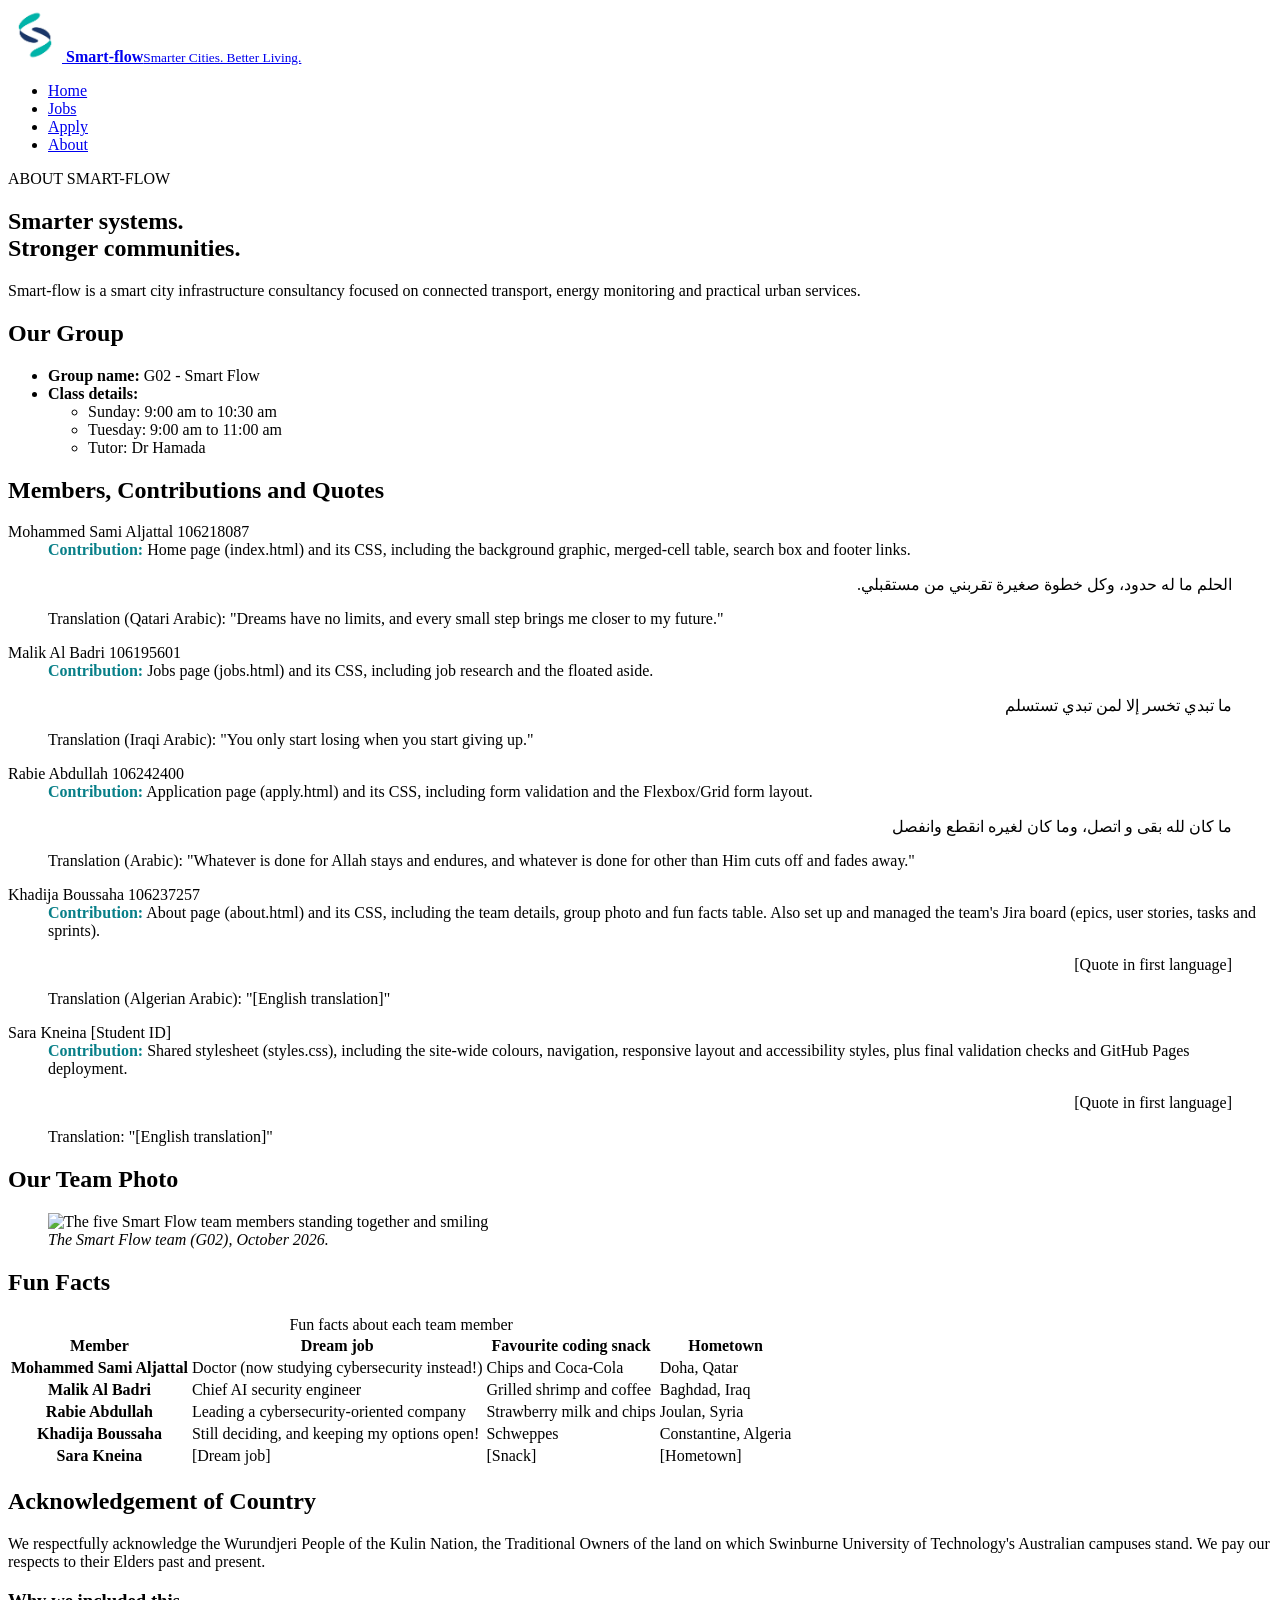
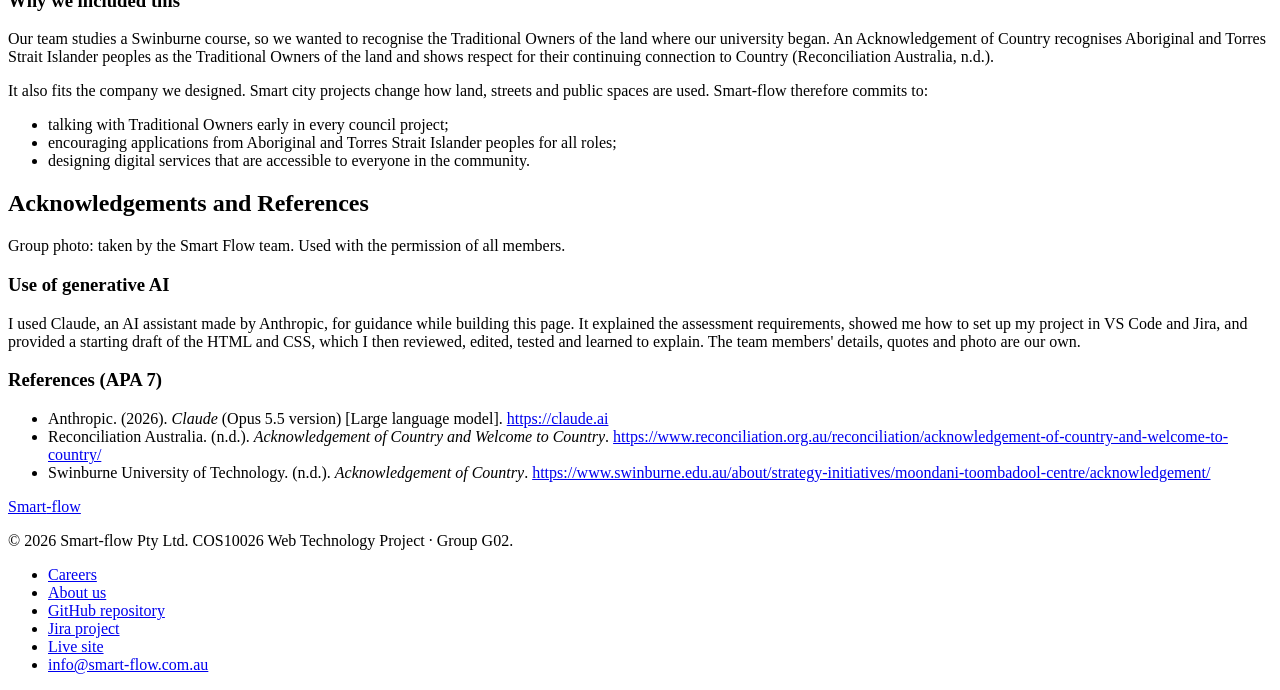
==== commit 112fd444: "Update about.html to work seamlessly with external CSS: consistent class names, links and structure," ====
--- a/about.html
+++ b/about.html
@@ -1,4 +1,3 @@
-<!DOCTYPE html>
 <!--
   about.html - About Us page
   Group: G02 - Smart City Infrastructure Consultancy
@@ -7,56 +6,51 @@
                contribution and quote, a group photo and a fun facts table.
   Last updated: October 2026
 -->
-<html lang="en-AU">
+<!DOCTYPE html>
+
+<html lang="en">
+
 <head>
-  <!-- ===== Page metadata ===== -->
-  <meta charset="UTF-8">
-  <meta name="viewport" content="width=device-width, initial-scale=1.0">
-  <meta name="description" content="Meet Smart Flow (G02), the team behind the Smart-flow website: our members, contributions, quotes and fun facts.">
-  <meta name="keywords" content="about us, team, Smart-flow, G02, smart city, COS10026">
-  <meta name="author" content="Khadija Boussaha">
-  <title>About Us | Smart-flow</title>
-
-  <!-- External stylesheet shared by every page -->
-  <link rel="stylesheet" href="css/styles.css">
-
-  <!-- ===== Embedded CSS example (required on every page) =====
-       Styles the English translation under each quote, used only on this page. -->
+  <meta charset="utf-8" />
+  <meta content="width=device-width, initial-scale=1.0" name="viewport" />
+  <meta content="Learn about Smart-flow, its team and its smart city infrastructure focus." name="description" />
+  <title>About | Smart-flow</title>
+  <link href="styles.css" rel="stylesheet" />
+  <link href="about.css" rel="stylesheet" />
+  <!-- Embedded CSS example: limited page-specific styling; shared styles stay external. -->
   <style>
-    .translation {
-      color: #4a5568;
-      font-size: 0.95rem;
-      margin-top: 0.3rem;
+    .member-card dd strong {
+      color: #087f88;
     }
   </style>
 </head>
 
 <body>
-  <a href="#main-content" class="skip-link">Skip to main content</a>
-
-  <!-- ===== Header and shared navigation (same on every page) ===== -->
-  <header>
-    <p class="site-name">Smart-flow</p>
-    <nav aria-label="Main navigation">
-      <ul>
-        <li><a href="index.html">Home</a></li>
-        <li><a href="jobs.html">Jobs</a></li>
-        <li><a href="apply.html">Apply</a></li>
-        <li><a href="about.html" aria-current="page">About Us</a></li>
-      </ul>
-    </nav>
+  <header class="site-header">
+    <div class="container header-content">
+      <a aria-label="Smart-flow home" class="brand" href="index.html">
+        <img alt="Smart-flow logo" height="54" src="images/smartflow.jpeg" width="54" />
+        <span class="brand-copy"><strong>Smart<span>-flow</span></strong><small>Smarter Cities. Better
+            Living.</small></span>
+      </a>
+      <nav aria-label="Main navigation">
+        <ul class="nav-links">
+          <li><a href="index.html">Home</a></li>
+          <li><a href="jobs.html">Jobs</a></li>
+          <li><a href="apply.html">Apply</a></li>
+          <li><a aria-current="page" class="active" href="about.html">About</a></li>
+        </ul>
+      </nav>
+    </div>
   </header>
-
-  <main id="main-content">
-    <h1>About Our Team</h1>
-    <p>
-      We are Smart Flow, a team of five students who designed and built the Smart-flow
-      website for COS10026 Web Technology at Swinburne University.
-    </p>
-
-    <!-- ===== Group details: NESTED LIST (required) =====
-         A list inside a list item groups the class details together. -->
-    <section aria-labelledby="group-heading">
+  <main class="container page-main about-page" id="main-content">
+    <section aria-labelledby="about-title" class="page-hero">
+      <p class="eyebrow" style="margin-bottom: 0.8rem;">ABOUT SMART-FLOW</p>
+      <h1 id="about-title">Smarter systems.<br /><span>Stronger communities.</span></h1>
+      <p>Smart-flow is a smart city infrastructure consultancy focused on connected transport, energy monitoring and
+        practical urban services.</p>
+    </section>
+    <section aria-labelledby="group-heading" class="content-section about-group-section">
       <h2 id="group-heading">Our Group</h2>
       <ul class="group-info">
         <li><strong>Group name:</strong> G02 - Smart Flow</li>
@@ -69,92 +63,82 @@
         </li>
       </ul>
     </section>
-
-    <!-- ===== Members: DEFINITION LIST (required) =====
-         dt = member name and student ID
-         dd = their contribution, then their quote
-         Each quote uses the lang attribute so screen readers pronounce it correctly.
-         Examples: lang="ar" for Arabic, lang="hi" for Hindi, lang="zh" for Chinese,
-         lang="vi" for Vietnamese. Right-to-left languages such as Arabic and Urdu
-         also need dir="rtl".
-         The quotes below are set to Arabic (lang="ar" dir="rtl") as a starting
-         point. Change lang and dir for anyone whose first language is different
-         (e.g. lang="fr" with no dir for French). -->
-    <section aria-labelledby="members-heading">
+    <section aria-labelledby="members-heading" class="content-section about-members-section">
       <h2 id="members-heading">Members, Contributions and Quotes</h2>
       <dl class="members">
-        <!-- Member 1 -->
-        <dt>Mohammed Sami Aljattal <span class="student-id">106218087</span></dt>
-        <dd><strong>Contribution:</strong> Home page (index.html) and its CSS, including the background graphic, merged-cell table, search box and footer links.</dd>
-        <dd>
-          <blockquote lang="ar-QA" dir="rtl">
-            <p>الحلم ما له حدود، وكل خطوة صغيرة تقربني من مستقبلي.</p>
-          </blockquote>
-          <p class="translation">Translation (Qatari Arabic): "Dreams have no limits, and every small step brings me closer to my future."</p>
-        </dd>
-
-        <!-- Member 2 -->
-        <dt>Malik Al Badri <span class="student-id">106195601</span></dt>
-        <dd><strong>Contribution:</strong> Jobs page (jobs.html) and its CSS, including job research and the floated aside.</dd>
-        <dd>
-          <blockquote lang="ar-IQ" dir="rtl">
-            <p>ما تبدي تخسر إلا لمن تبدي تستسلم</p>
-          </blockquote>
-          <p class="translation">Translation (Iraqi Arabic): "You only start losing when you start giving up."</p>
-        </dd>
-
-        <!-- Member 3 -->
-        <dt>Rabie Abdullah <span class="student-id">106242400</span></dt>
-        <dd><strong>Contribution:</strong> Application page (apply.html) and its CSS, including form validation and the Flexbox/Grid form layout.</dd>
-        <dd>
-          <blockquote lang="ar-SY" dir="rtl">
-            <p>ما كان لله بقى و اتصل، وما كان لغيره انقطع وانفصل</p>
-          </blockquote>
-          <p class="translation">Translation (Arabic): "Whatever is done for Allah stays and endures, and whatever is done for other than Him cuts off and fades away."</p>
-        </dd>
-
-        <!-- Member 4 -->
-        <dt>Khadija Boussaha <span class="student-id">106237257</span></dt>
-        <dd><strong>Contribution:</strong> About page (about.html) and its CSS, including the team details, group photo and fun facts table. Also set up and managed the team's Jira board (epics, user stories, tasks and sprints).</dd>
-        <dd>
-          <blockquote lang="ar-DZ" dir="rtl">
-            <p>[Quote in first language]</p>
-          </blockquote>
-          <p class="translation">Translation (Algerian Arabic): "[English translation]"</p>
-        </dd>
-
-        <!-- Member 5 -->
-        <dt>Sara Kneina <span class="student-id">[Student ID]</span></dt>
-        <dd><strong>Contribution:</strong> Shared stylesheet (styles.css), including the site-wide colours, navigation, responsive layout and accessibility styles, plus final validation checks and GitHub Pages deployment.</dd>
-        <dd>
-          <blockquote lang="ar" dir="rtl">
-            <p>[Quote in first language]</p>
-          </blockquote>
-          <p class="translation">Translation: "[English translation]"</p>
-        </dd>
+        <div class="member-card">
+          <dt>Mohammed Sami Aljattal <span class="student-id">106218087</span></dt>
+          <dd><strong>Contribution:</strong> Home page (index.html) and its CSS, including the background graphic,
+            merged-cell table, search box and footer links.</dd>
+          <dd>
+            <blockquote dir="rtl" lang="ar-QA">
+              <p>الحلم ما له حدود، وكل خطوة صغيرة تقربني من مستقبلي.</p>
+            </blockquote>
+            <p class="translation">Translation (Qatari Arabic): "Dreams have no limits, and every small step brings me
+              closer to my future."</p>
+          </dd>
+        </div>
+        <div class="member-card">
+          <dt>Malik Al Badri <span class="student-id">106195601</span></dt>
+          <dd><strong>Contribution:</strong> Jobs page (jobs.html) and its CSS, including job research and the floated
+            aside.</dd>
+          <dd>
+            <blockquote dir="rtl" lang="ar-IQ">
+              <p>ما تبدي تخسر إلا لمن تبدي تستسلم</p>
+            </blockquote>
+            <p class="translation">Translation (Iraqi Arabic): "You only start losing when you start giving up."</p>
+          </dd>
+        </div>
+        <div class="member-card">
+          <dt>Rabie Abdullah <span class="student-id">106242400</span></dt>
+          <dd><strong>Contribution:</strong> Application page (apply.html) and its CSS, including form validation and
+            the Flexbox/Grid form layout.</dd>
+          <dd>
+            <blockquote dir="rtl" lang="ar-SY">
+              <p>ما كان لله بقى و اتصل، وما كان لغيره انقطع وانفصل</p>
+            </blockquote>
+            <p class="translation">Translation (Arabic): "Whatever is done for Allah stays and endures, and whatever is
+              done for other than Him cuts off and fades away."</p>
+          </dd>
+        </div>
+        <div class="member-card">
+          <dt>Khadija Boussaha <span class="student-id">106237257</span></dt>
+          <dd><strong>Contribution:</strong> About page (about.html) and its CSS, including the team details, group
+            photo and fun facts table. Also set up and managed the team's Jira board (epics, user stories, tasks and
+            sprints).</dd>
+          <dd>
+            <blockquote dir="rtl" lang="ar-DZ">
+              <p>[Quote in first language]</p>
+            </blockquote>
+            <p class="translation">Translation (Algerian Arabic): "[English translation]"</p>
+          </dd>
+        </div>
+        <div class="member-card">
+          <dt>Sara Kneina <span class="student-id">[Student ID]</span></dt>
+          <dd><strong>Contribution:</strong> Shared stylesheet (styles.css), including the site-wide colours,
+            navigation, responsive layout and accessibility styles, plus final validation checks and GitHub Pages
+            deployment.</dd>
+          <dd>
+            <blockquote dir="rtl" lang="ar">
+              <p>[Quote in first language]</p>
+            </blockquote>
+            <p class="translation">Translation: "[English translation]"</p>
+          </dd>
+        </div>
       </dl>
     </section>
-
-    <!-- ===== Group photo: FIGURE with caption (required) =====
-         Keep the image under 300KB (compress it at squoosh.app).
-         width and height stop the page jumping while the image loads. -->
-    <section aria-labelledby="photo-heading">
+    <section aria-labelledby="photo-heading" class="content-section about-photo-section">
       <h2 id="photo-heading">Our Team Photo</h2>
       <figure class="group-photo">
-        <img src="images/group-photo.jpg"
-             alt="The five Smart Flow team members standing together and smiling"
-             width="800" height="533">
+        <img alt="The five Smart Flow team members standing together and smiling" height="533"
+          src="images/group-photo.jpg" width="800" />
         <!-- Inline CSS example (required on every page) -->
         <figcaption style="font-style: italic;">The Smart Flow team (G02), October 2026.</figcaption>
       </figure>
     </section>
-
-    <!-- ===== Fun facts: TABLE with caption (required) =====
-         scope="col" and scope="row" tell screen readers which header
-         belongs to each cell. The wrapper lets the table scroll on phones. -->
-    <section aria-labelledby="facts-heading">
+    <section aria-labelledby="facts-heading" class="content-section about-facts-section">
       <h2 id="facts-heading">Fun Facts</h2>
-      <div class="table-wrapper" tabindex="0" role="region" aria-labelledby="facts-caption">
+      <div aria-labelledby="facts-caption" class="table-wrapper" role="region" tabindex="0">
         <table class="fun-facts">
           <caption id="facts-caption">Fun facts about each team member</caption>
           <thead>
@@ -200,19 +184,13 @@
         </table>
       </div>
     </section>
-
-    <!-- ===== Acknowledgement of Country, explained in context =====
-         The brief requires one meaningful element that acknowledges or supports
-         Aboriginal and Torres Strait Islander peoples, clearly explained (not decorative).
-         This section gives the acknowledgement AND explains why we included it. -->
-    <section aria-labelledby="country-heading" class="acknowledgement">
+    <section aria-labelledby="country-heading" class="content-section acknowledgement about-country-section">
       <h2 id="country-heading">Acknowledgement of Country</h2>
       <p>
         We respectfully acknowledge the Wurundjeri People of the Kulin Nation, the Traditional
         Owners of the land on which Swinburne University of Technology's Australian campuses stand.
         We pay our respects to their Elders past and present.
       </p>
-
       <h3>Why we included this</h3>
       <p>
         Our team studies a Swinburne course, so we wanted to recognise the Traditional Owners of the
@@ -230,12 +208,9 @@
         <li>designing digital services that are accessible to everyone in the community.</li>
       </ul>
     </section>
-
-    <!-- ===== Acknowledgements / references (marked in the rubric) ===== -->
-    <section aria-labelledby="credits-heading">
+    <section aria-labelledby="credits-heading" class="content-section about-credits-section">
       <h2 id="credits-heading">Acknowledgements and References</h2>
       <p>Group photo: taken by the Smart Flow team. Used with the permission of all members.</p>
-
       <!-- GenAI acknowledgement: the brief states that not crediting GenAI is plagiarism -->
       <h3>Use of generative AI</h3>
       <p>
@@ -253,45 +228,34 @@
         </li>
         <li>
           Reconciliation Australia. (n.d.). <cite>Acknowledgement of Country and Welcome to Country</cite>.
-          <a href="https://www.reconciliation.org.au/reconciliation/acknowledgement-of-country-and-welcome-to-country/">https://www.reconciliation.org.au/reconciliation/acknowledgement-of-country-and-welcome-to-country/</a>
+          <a
+            href="https://www.reconciliation.org.au/reconciliation/acknowledgement-of-country-and-welcome-to-country/">https://www.reconciliation.org.au/reconciliation/acknowledgement-of-country-and-welcome-to-country/</a>
         </li>
         <li>
           Swinburne University of Technology. (n.d.). <cite>Acknowledgement of Country</cite>.
-          <a href="https://www.swinburne.edu.au/about/strategy-initiatives/moondani-toombadool-centre/acknowledgement/">https://www.swinburne.edu.au/about/strategy-initiatives/moondani-toombadool-centre/acknowledgement/</a>
+          <a
+            href="https://www.swinburne.edu.au/about/strategy-initiatives/moondani-toombadool-centre/acknowledgement/">https://www.swinburne.edu.au/about/strategy-initiatives/moondani-toombadool-centre/acknowledgement/</a>
         </li>
       </ul>
     </section>
   </main>
-
-  <!-- Footer with Jira, GitHub and contact links (shared by every page) -->
   <footer class="site-footer">
-    <div class="footer-content">
-      <p>&copy; 2026 Smart-flow Pty Ltd. Website built by Group G02 for COS10026 Web Technology Project.</p>
-
-      <nav aria-label="Footer navigation">
-        <ul class="footer-links">
-          <li>
-            <a href="https://github.com/106214551/Smart-flow"
-               target="_blank"
-               rel="noopener noreferrer">
-              GitHub Repository
-            </a>
-          </li>
-          <li>
-            <a href="https://boussahakhadija76.atlassian.net/jira/software/projects/SFG/boards/34"
-               target="_blank"
-               rel="noopener noreferrer">
-              Jira Project Board
-            </a>
-          </li>
-          <li>
-            <a href="mailto:info@smart-flow.com.au">
-              info@smart-flow.com.au
-            </a>
-          </li>
-        </ul>
-      </nav>
+    <div class="container footer-content">
+      <a class="footer-brand" href="index.html">Smart<span>-flow</span></a>
+      <p>© 2026 Smart-flow Pty Ltd. COS10026 Web Technology Project · Group G02.</p>
+      <ul class="footer-links">
+        <li><a href="jobs.html">Careers</a></li>
+        <li><a href="about.html">About us</a></li>
+        <li><a href="https://github.com/106214551/Smart-flow" target="_blank" rel="noopener noreferrer">GitHub
+            repository</a></li>
+        <li><a href="https://boussahakhadija76.atlassian.net/jira/software/projects/SFG/boards/34" target="_blank"
+            rel="noopener noreferrer">Jira project</a></li>
+        <li><a href="https://106214551.github.io/Smart-flow/" target="_blank" rel="noopener noreferrer">Live site</a>
+        </li>
+        <li><a href="mailto:info@smart-flow.com.au">info@smart-flow.com.au</a></li>
+      </ul>
     </div>
   </footer>
 </body>
-</html>
+
+</html>
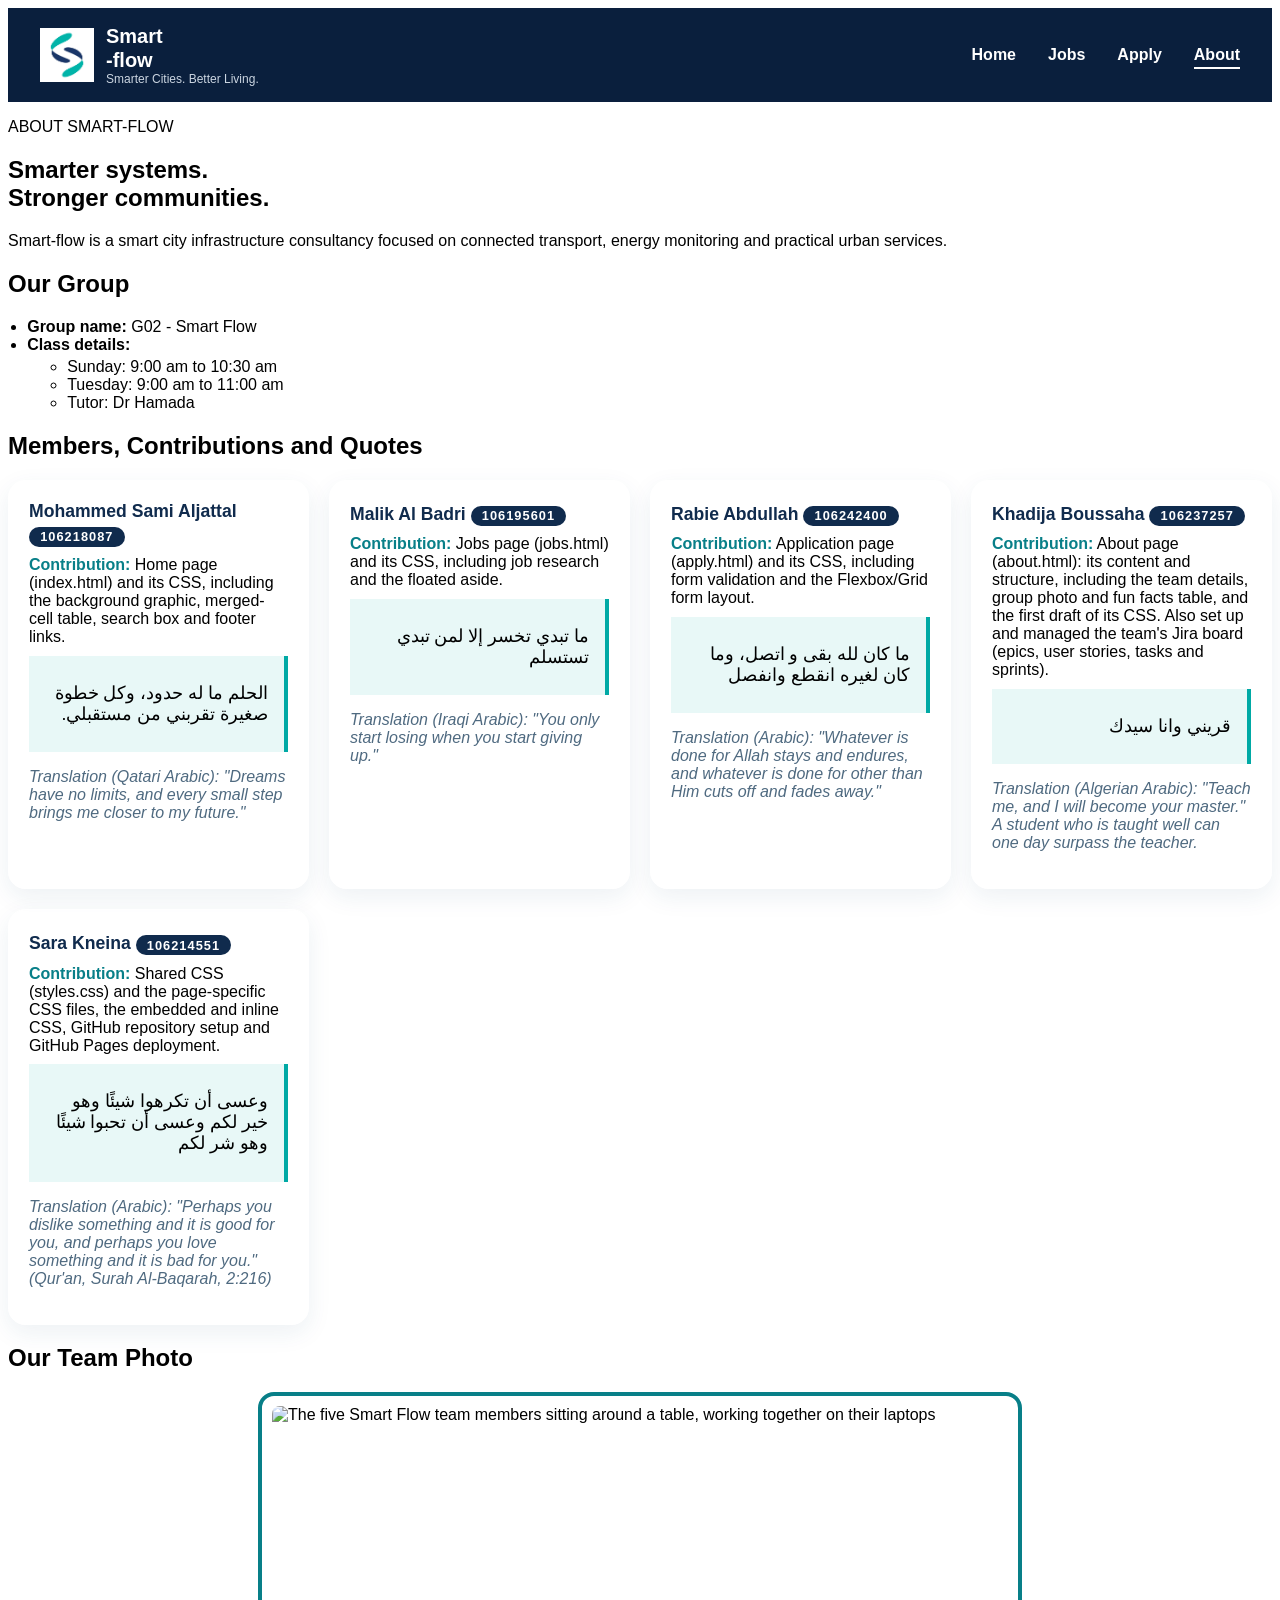
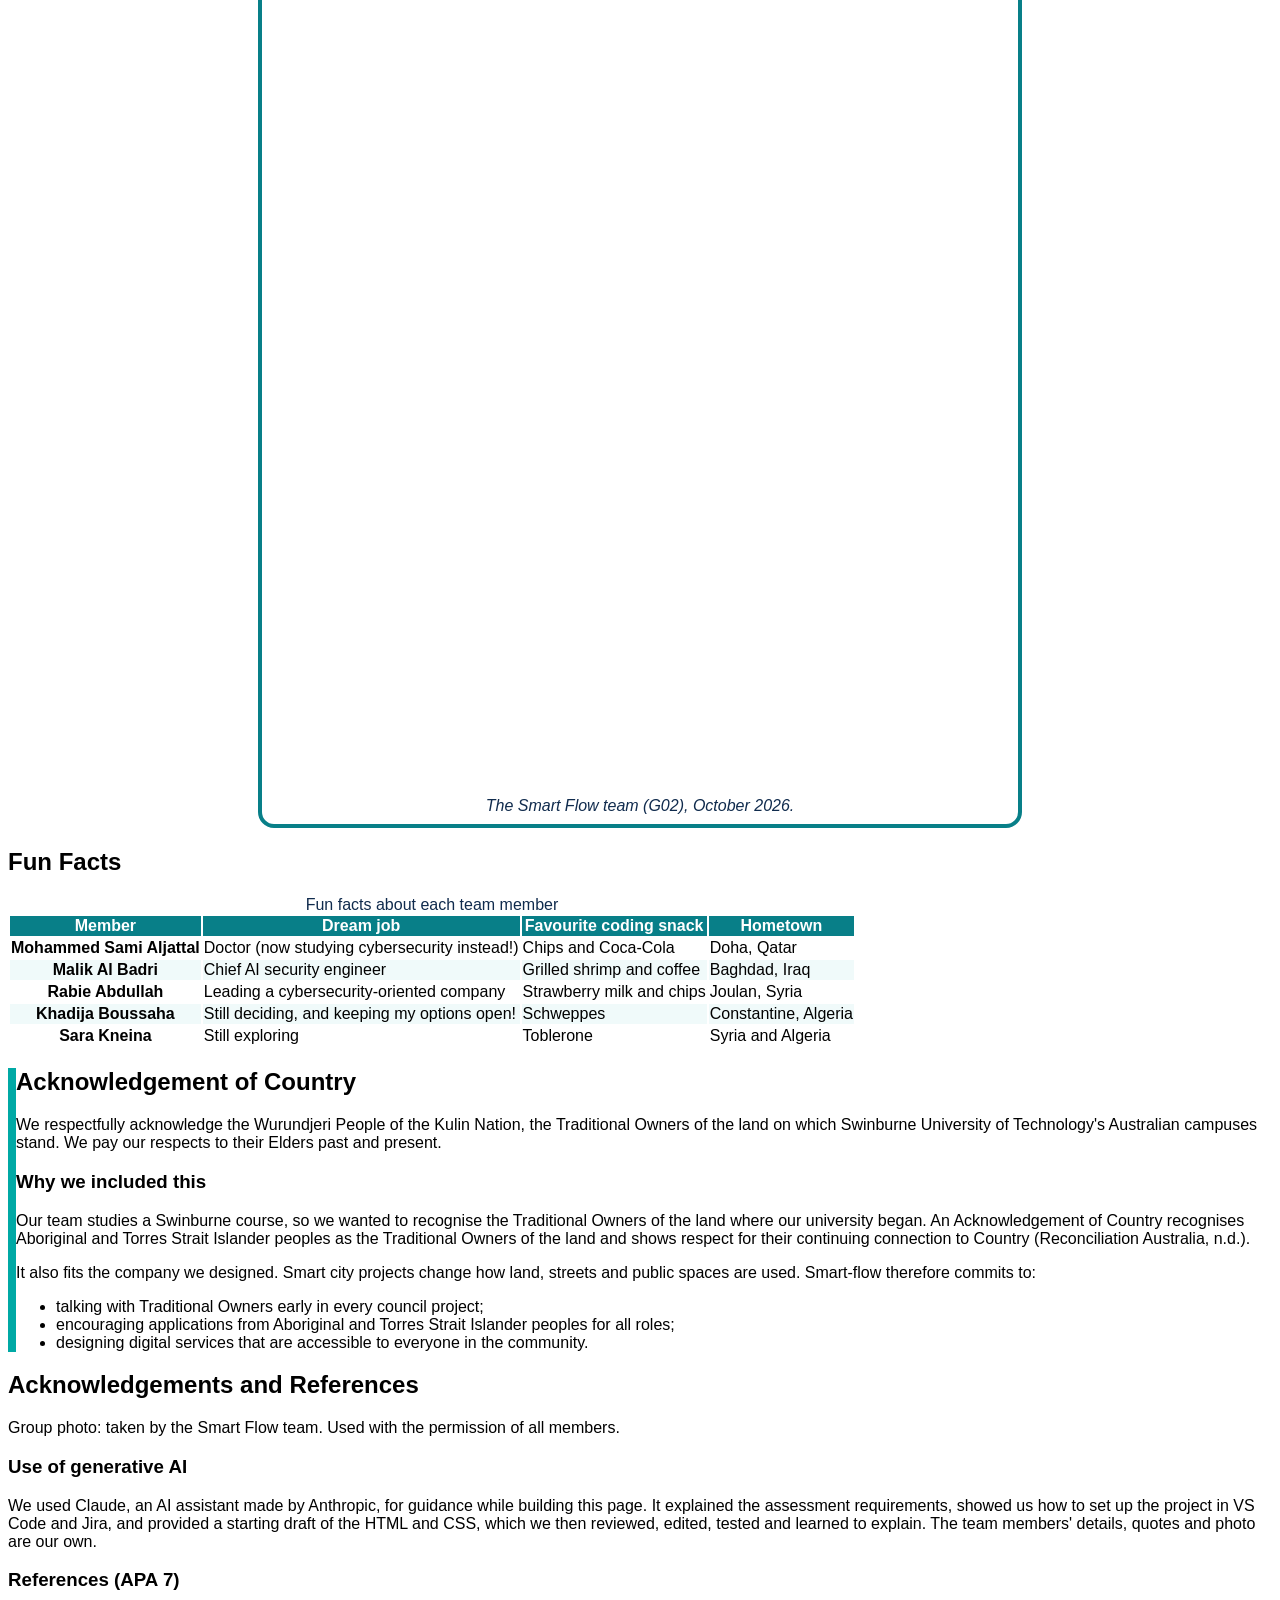
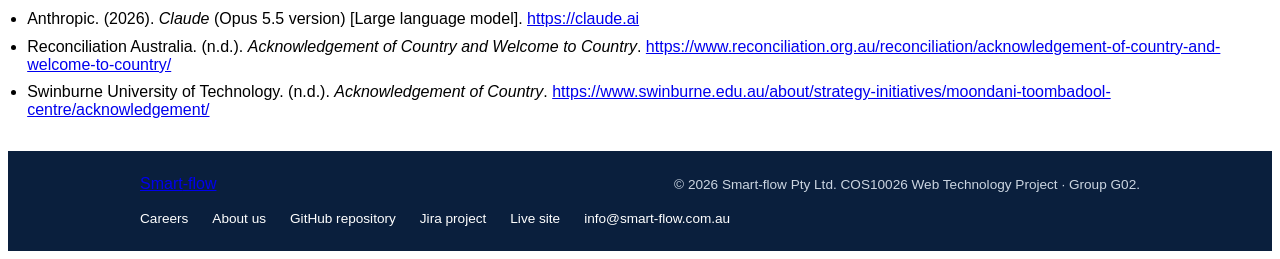
==== commit ed35d088: "Add final about page: all team details, group photo, accessibility fixes and Sara's about.css" ====
--- a/about.html
+++ b/about.html
@@ -1,261 +1,224 @@
+<!DOCTYPE html>
 <!--
   about.html - About Us page
-  Group: G02 - Smart City Infrastructure Consultancy
+  Group: G02 - Smart City Infrastructure Consultancy (Smart-flow)
   Author: Khadija Boussaha (106237257)
   Description: Introduces the team: group and class details, each member's
-               contribution and quote, a group photo and a fun facts table.
-  Last updated: October 2026
+               contribution and quote, the group photo and a fun facts table.
 -->
-<!DOCTYPE html>
 
 <html lang="en">
-
 <head>
-  <meta charset="utf-8" />
-  <meta content="width=device-width, initial-scale=1.0" name="viewport" />
-  <meta content="Learn about Smart-flow, its team and its smart city infrastructure focus." name="description" />
-  <title>About | Smart-flow</title>
-  <link href="styles.css" rel="stylesheet" />
-  <link href="about.css" rel="stylesheet" />
-  <!-- Embedded CSS example: limited page-specific styling; shared styles stay external. -->
-  <style>
-    .member-card dd strong {
-      color: #087f88;
-    }
+<meta charset="utf-8"/>
+<meta content="width=device-width, initial-scale=1.0" name="viewport"/>
+<meta content="Learn about Smart-flow, its team and its smart city infrastructure focus." name="description"/>
+<meta content="about us, team, Smart-flow, G02, smart city, COS10026" name="keywords"/>
+<meta content="Khadija Boussaha" name="author"/>
+<title>About | Smart-flow</title>
+<!-- External CSS: shared site styles, then the About page's own styles -->
+<link href="css/styles.css" rel="stylesheet"/>
+<link href="css/about.css" rel="stylesheet"/>
+<!-- Embedded CSS example: limited page-specific styling; shared styles stay external. -->
+<style>
+    .member-card dd strong { color: #087f88; }
+    /* Skip link: hidden off screen until a keyboard user tabs to it */
+    .skip-link { position: absolute; left: -9999px; }
+    .skip-link:focus { left: 1rem; top: 1rem; z-index: 100; padding: .5rem 1rem; background: #ffffff; color: #102b4d; border-radius: .5rem; }
   </style>
 </head>
-
 <body>
-  <header class="site-header">
-    <div class="container header-content">
-      <a aria-label="Smart-flow home" class="brand" href="index.html">
-        <img alt="Smart-flow logo" height="54" src="images/smartflow.jpeg" width="54" />
-        <span class="brand-copy"><strong>Smart<span>-flow</span></strong><small>Smarter Cities. Better
-            Living.</small></span>
-      </a>
-      <nav aria-label="Main navigation">
-        <ul class="nav-links">
-          <li><a href="index.html">Home</a></li>
-          <li><a href="jobs.html">Jobs</a></li>
-          <li><a href="apply.html">Apply</a></li>
-          <li><a aria-current="page" class="active" href="about.html">About</a></li>
-        </ul>
-      </nav>
-    </div>
-  </header>
-  <main class="container page-main about-page" id="main-content">
-    <section aria-labelledby="about-title" class="page-hero">
-      <p class="eyebrow" style="margin-bottom: 0.8rem;">ABOUT SMART-FLOW</p>
-      <h1 id="about-title">Smarter systems.<br /><span>Stronger communities.</span></h1>
-      <p>Smart-flow is a smart city infrastructure consultancy focused on connected transport, energy monitoring and
-        practical urban services.</p>
-    </section>
-    <section aria-labelledby="group-heading" class="content-section about-group-section">
-      <h2 id="group-heading">Our Group</h2>
-      <ul class="group-info">
-        <li><strong>Group name:</strong> G02 - Smart Flow</li>
-        <li><strong>Class details:</strong>
-          <ul>
-            <li>Sunday: 9:00 am to 10:30 am</li>
-            <li>Tuesday: 9:00 am to 11:00 am</li>
-            <li>Tutor: Dr Hamada</li>
-          </ul>
-        </li>
-      </ul>
-    </section>
-    <section aria-labelledby="members-heading" class="content-section about-members-section">
-      <h2 id="members-heading">Members, Contributions and Quotes</h2>
-      <dl class="members">
-        <div class="member-card">
-          <dt>Mohammed Sami Aljattal <span class="student-id">106218087</span></dt>
-          <dd><strong>Contribution:</strong> Home page (index.html) and its CSS, including the background graphic,
-            merged-cell table, search box and footer links.</dd>
-          <dd>
-            <blockquote dir="rtl" lang="ar-QA">
-              <p>الحلم ما له حدود، وكل خطوة صغيرة تقربني من مستقبلي.</p>
-            </blockquote>
-            <p class="translation">Translation (Qatari Arabic): "Dreams have no limits, and every small step brings me
-              closer to my future."</p>
-          </dd>
-        </div>
-        <div class="member-card">
-          <dt>Malik Al Badri <span class="student-id">106195601</span></dt>
-          <dd><strong>Contribution:</strong> Jobs page (jobs.html) and its CSS, including job research and the floated
-            aside.</dd>
-          <dd>
-            <blockquote dir="rtl" lang="ar-IQ">
-              <p>ما تبدي تخسر إلا لمن تبدي تستسلم</p>
-            </blockquote>
-            <p class="translation">Translation (Iraqi Arabic): "You only start losing when you start giving up."</p>
-          </dd>
-        </div>
-        <div class="member-card">
-          <dt>Rabie Abdullah <span class="student-id">106242400</span></dt>
-          <dd><strong>Contribution:</strong> Application page (apply.html) and its CSS, including form validation and
-            the Flexbox/Grid form layout.</dd>
-          <dd>
-            <blockquote dir="rtl" lang="ar-SY">
-              <p>ما كان لله بقى و اتصل، وما كان لغيره انقطع وانفصل</p>
-            </blockquote>
-            <p class="translation">Translation (Arabic): "Whatever is done for Allah stays and endures, and whatever is
-              done for other than Him cuts off and fades away."</p>
-          </dd>
-        </div>
-        <div class="member-card">
-          <dt>Khadija Boussaha <span class="student-id">106237257</span></dt>
-          <dd><strong>Contribution:</strong> About page (about.html) and its CSS, including the team details, group
-            photo and fun facts table. Also set up and managed the team's Jira board (epics, user stories, tasks and
-            sprints).</dd>
-          <dd>
-            <blockquote dir="rtl" lang="ar-DZ">
-              <p>[Quote in first language]</p>
-            </blockquote>
-            <p class="translation">Translation (Algerian Arabic): "[English translation]"</p>
-          </dd>
-        </div>
-        <div class="member-card">
-          <dt>Sara Kneina <span class="student-id">[Student ID]</span></dt>
-          <dd><strong>Contribution:</strong> Shared stylesheet (styles.css), including the site-wide colours,
-            navigation, responsive layout and accessibility styles, plus final validation checks and GitHub Pages
-            deployment.</dd>
-          <dd>
-            <blockquote dir="rtl" lang="ar">
-              <p>[Quote in first language]</p>
-            </blockquote>
-            <p class="translation">Translation: "[English translation]"</p>
-          </dd>
-        </div>
-      </dl>
-    </section>
-    <section aria-labelledby="photo-heading" class="content-section about-photo-section">
-      <h2 id="photo-heading">Our Team Photo</h2>
-      <figure class="group-photo">
-        <img alt="The five Smart Flow team members standing together and smiling" height="533"
-          src="images/group-photo.jpg" width="800" />
-        <!-- Inline CSS example (required on every page) -->
-        <figcaption style="font-style: italic;">The Smart Flow team (G02), October 2026.</figcaption>
-      </figure>
-    </section>
-    <section aria-labelledby="facts-heading" class="content-section about-facts-section">
-      <h2 id="facts-heading">Fun Facts</h2>
-      <div aria-labelledby="facts-caption" class="table-wrapper" role="region" tabindex="0">
-        <table class="fun-facts">
-          <caption id="facts-caption">Fun facts about each team member</caption>
-          <thead>
-            <tr>
-              <th scope="col">Member</th>
-              <th scope="col">Dream job</th>
-              <th scope="col">Favourite coding snack</th>
-              <th scope="col">Hometown</th>
-            </tr>
-          </thead>
-          <tbody>
-            <tr>
-              <th scope="row">Mohammed Sami Aljattal</th>
-              <td>Doctor (now studying cybersecurity instead!)</td>
-              <td>Chips and Coca-Cola</td>
-              <td>Doha, Qatar</td>
-            </tr>
-            <tr>
-              <th scope="row">Malik Al Badri</th>
-              <td>Chief AI security engineer</td>
-              <td>Grilled shrimp and coffee</td>
-              <td>Baghdad, Iraq</td>
-            </tr>
-            <tr>
-              <th scope="row">Rabie Abdullah</th>
-              <td>Leading a cybersecurity-oriented company</td>
-              <td>Strawberry milk and chips</td>
-              <td>Joulan, Syria</td>
-            </tr>
-            <tr>
-              <th scope="row">Khadija Boussaha</th>
-              <td>Still deciding, and keeping my options open!</td>
-              <td>Schweppes</td>
-              <td>Constantine, Algeria</td>
-            </tr>
-            <tr>
-              <th scope="row">Sara Kneina</th>
-              <td>[Dream job]</td>
-              <td>[Snack]</td>
-              <td>[Hometown]</td>
-            </tr>
-          </tbody>
-        </table>
-      </div>
-    </section>
-    <section aria-labelledby="country-heading" class="content-section acknowledgement about-country-section">
-      <h2 id="country-heading">Acknowledgement of Country</h2>
-      <p>
+<!-- Skip link lets keyboard and screen-reader users jump past the menu -->
+<a class="skip-link" href="#main-content">Skip to main content</a>
+<!-- Shared header and navigation (same on every page) -->
+<header class="site-header">
+<div class="container header-content">
+<a aria-label="Smart-flow home" class="brand" href="index.html">
+<img alt="Smart-flow logo" height="54" src="images/smartflow.jpeg" width="54"/>
+<span class="brand-copy"><strong>Smart<span>-flow</span></strong><small>Smarter Cities. Better Living.</small></span>
+</a>
+<nav aria-label="Main navigation">
+<ul class="nav-links">
+<li><a href="index.html">Home</a></li>
+<li><a href="jobs.html">Jobs</a></li>
+<li><a href="apply.html">Apply</a></li>
+<li><a aria-current="page" class="active" href="about.html">About</a></li>
+</ul>
+</nav>
+</div>
+</header>
+<main class="container page-main about-page" id="main-content">
+<!-- Hero banner introducing the company -->
+<section aria-labelledby="about-title" class="page-hero">
+<!-- Inline CSS example -->
+<p class="eyebrow" style="margin-bottom: 0.8rem;">ABOUT SMART-FLOW</p>
+<h1 id="about-title">Smarter systems.<br/><span>Stronger communities.</span></h1>
+<p>Smart-flow is a smart city infrastructure consultancy focused on connected transport, energy monitoring and practical urban services.</p>
+</section><!-- Group details: NESTED LIST (brief requirement) -->
+<section aria-labelledby="group-heading" class="content-section about-group-section">
+<h2 id="group-heading">Our Group</h2>
+<ul class="group-info">
+<li><strong>Group name:</strong> G02 - Smart Flow</li>
+<li><strong>Class details:</strong>
+<ul>
+<li>Sunday: 9:00 am to 10:30 am</li>
+<li>Tuesday: 9:00 am to 11:00 am</li>
+<li>Tutor: Dr Hamada</li>
+</ul>
+</li>
+</ul>
+</section><!-- Members: DEFINITION LIST with contributions and quotes (brief requirement) -->
+<section aria-labelledby="members-heading" class="content-section about-members-section">
+<h2 id="members-heading">Members, Contributions and Quotes</h2>
+<dl class="members"><div class="member-card"><dt>Mohammed Sami Aljattal <span class="student-id">106218087</span></dt><dd><strong>Contribution:</strong> Home page (index.html) and its CSS, including the background graphic, merged-cell table, search box and footer links.</dd><dd>
+<blockquote dir="rtl" lang="ar-QA">
+<p>الحلم ما له حدود، وكل خطوة صغيرة تقربني من مستقبلي.</p>
+</blockquote>
+<p class="translation">Translation (Qatari Arabic): "Dreams have no limits, and every small step brings me closer to my future."</p>
+</dd></div><div class="member-card"><dt>Malik Al Badri <span class="student-id">106195601</span></dt><dd><strong>Contribution:</strong> Jobs page (jobs.html) and its CSS, including job research and the floated aside.</dd><dd>
+<blockquote dir="rtl" lang="ar-IQ">
+<p>ما تبدي تخسر إلا لمن تبدي تستسلم</p>
+</blockquote>
+<p class="translation">Translation (Iraqi Arabic): "You only start losing when you start giving up."</p>
+</dd></div><div class="member-card"><dt>Rabie Abdullah <span class="student-id">106242400</span></dt><dd><strong>Contribution:</strong> Application page (apply.html) and its CSS, including form validation and the Flexbox/Grid form layout.</dd><dd>
+<blockquote dir="rtl" lang="ar-SY">
+<p>ما كان لله بقى و اتصل، وما كان لغيره انقطع وانفصل</p>
+</blockquote>
+<p class="translation">Translation (Arabic): "Whatever is done for Allah stays and endures, and whatever is done for other than Him cuts off and fades away."</p>
+</dd></div><div class="member-card"><dt>Khadija Boussaha <span class="student-id">106237257</span></dt><dd><strong>Contribution:</strong> About page (about.html): its content and structure, including the team details, group photo and fun facts table, and the first draft of its CSS. Also set up and managed the team's Jira board (epics, user stories, tasks and sprints).</dd><dd>
+<blockquote dir="rtl" lang="ar-DZ">
+<p>قريني وانا سيدك</p>
+</blockquote>
+<p class="translation">Translation (Algerian Arabic): "Teach me, and I will become your master." A student who is taught well can one day surpass the teacher.</p>
+</dd></div><div class="member-card"><dt>Sara Kneina <span class="student-id">106214551</span></dt><dd><strong>Contribution:</strong> Shared CSS (styles.css) and the page-specific CSS files, the embedded and inline CSS, GitHub repository setup and GitHub Pages deployment.</dd><dd>
+<blockquote dir="rtl" lang="ar">
+<p>وعسى أن تكرهوا شيئًا وهو خير لكم وعسى أن تحبوا شيئًا وهو شر لكم</p>
+</blockquote>
+<p class="translation">Translation (Arabic): "Perhaps you dislike something and it is good for you, and perhaps you love something and it is bad for you." (<cite>Qur'an</cite>, Surah Al-Baqarah, 2:216)</p>
+</dd></div></dl>
+</section><!-- Group photo: FIGURE with caption, under 300KB (brief requirement) -->
+<section aria-labelledby="photo-heading" class="content-section about-photo-section">
+<h2 id="photo-heading">Our Team Photo</h2>
+<figure class="group-photo">
+<img alt="The five Smart Flow team members sitting around a table, working together on their laptops" height="1200" src="images/group-photo.jpg" width="900"/>
+<!-- Inline CSS example (required on every page) -->
+<figcaption style="font-style: italic;">The Smart Flow team (G02), October 2026.</figcaption>
+</figure>
+</section><!-- Fun facts: TABLE with caption; scope helps screen readers (brief requirement) -->
+<section aria-labelledby="facts-heading" class="content-section about-facts-section">
+<h2 id="facts-heading">Fun Facts</h2>
+<div aria-labelledby="facts-caption" class="table-wrapper" role="region" tabindex="0">
+<table class="fun-facts">
+<caption id="facts-caption">Fun facts about each team member</caption>
+<thead>
+<tr>
+<th scope="col">Member</th>
+<th scope="col">Dream job</th>
+<th scope="col">Favourite coding snack</th>
+<th scope="col">Hometown</th>
+</tr>
+</thead>
+<tbody>
+<tr>
+<th scope="row">Mohammed Sami Aljattal</th>
+<td>Doctor (now studying cybersecurity instead!)</td>
+<td>Chips and Coca-Cola</td>
+<td>Doha, Qatar</td>
+</tr>
+<tr>
+<th scope="row">Malik Al Badri</th>
+<td>Chief AI security engineer</td>
+<td>Grilled shrimp and coffee</td>
+<td>Baghdad, Iraq</td>
+</tr>
+<tr>
+<th scope="row">Rabie Abdullah</th>
+<td>Leading a cybersecurity-oriented company</td>
+<td>Strawberry milk and chips</td>
+<td>Joulan, Syria</td>
+</tr>
+<tr>
+<th scope="row">Khadija Boussaha</th>
+<td>Still deciding, and keeping my options open!</td>
+<td>Schweppes</td>
+<td>Constantine, Algeria</td>
+</tr>
+<tr>
+<th scope="row">Sara Kneina</th>
+<td>Still exploring</td>
+<td>Toblerone</td>
+<td>Syria and Algeria</td>
+</tr>
+</tbody>
+</table>
+</div>
+</section><!-- Acknowledgement of Country, explained in context (brief requirement) -->
+<section aria-labelledby="country-heading" class="content-section acknowledgement about-country-section">
+<h2 id="country-heading">Acknowledgement of Country</h2>
+<p>
         We respectfully acknowledge the Wurundjeri People of the Kulin Nation, the Traditional
         Owners of the land on which Swinburne University of Technology's Australian campuses stand.
         We pay our respects to their Elders past and present.
       </p>
-      <h3>Why we included this</h3>
-      <p>
+<h3>Why we included this</h3>
+<p>
         Our team studies a Swinburne course, so we wanted to recognise the Traditional Owners of the
         land where our university began. An Acknowledgement of Country recognises Aboriginal and
         Torres Strait Islander peoples as the Traditional Owners of the land and shows respect for
         their continuing connection to Country (Reconciliation Australia, n.d.).
       </p>
-      <p>
+<p>
         It also fits the company we designed. Smart city projects change how land, streets and public
         spaces are used. Smart-flow therefore commits to:
       </p>
-      <ul>
-        <li>talking with Traditional Owners early in every council project;</li>
-        <li>encouraging applications from Aboriginal and Torres Strait Islander peoples for all roles;</li>
-        <li>designing digital services that are accessible to everyone in the community.</li>
-      </ul>
-    </section>
-    <section aria-labelledby="credits-heading" class="content-section about-credits-section">
-      <h2 id="credits-heading">Acknowledgements and References</h2>
-      <p>Group photo: taken by the Smart Flow team. Used with the permission of all members.</p>
-      <!-- GenAI acknowledgement: the brief states that not crediting GenAI is plagiarism -->
-      <h3>Use of generative AI</h3>
-      <p>
-        I used Claude, an AI assistant made by Anthropic, for guidance while building this page. It
-        explained the assessment requirements, showed me how to set up my project in VS Code and Jira,
-        and provided a starting draft of the HTML and CSS, which I then reviewed, edited, tested and
+<ul>
+<li>talking with Traditional Owners early in every council project;</li>
+<li>encouraging applications from Aboriginal and Torres Strait Islander peoples for all roles;</li>
+<li>designing digital services that are accessible to everyone in the community.</li>
+</ul>
+</section><!-- Acknowledgements, GenAI credit and APA 7 references -->
+<section aria-labelledby="credits-heading" class="content-section about-credits-section">
+<h2 id="credits-heading">Acknowledgements and References</h2>
+<p>Group photo: taken by the Smart Flow team. Used with the permission of all members.</p>
+<!-- GenAI acknowledgement: the brief states that not crediting GenAI is plagiarism -->
+<h3>Use of generative AI</h3>
+<p>
+        We used Claude, an AI assistant made by Anthropic, for guidance while building this page. It
+        explained the assessment requirements, showed us how to set up the project in VS Code and Jira,
+        and provided a starting draft of the HTML and CSS, which we then reviewed, edited, tested and
         learned to explain. The team members' details, quotes and photo are our own.
       </p>
-      <h3>References (APA 7)</h3>
-      <!-- APA 7: references listed in alphabetical order by author -->
-      <ul class="references">
-        <li>
+<h3>References (APA 7)</h3>
+<!-- APA 7: references listed in alphabetical order by author -->
+<ul class="references">
+<li>
           Anthropic. (2026). <cite>Claude</cite> (Opus 5.5 version) [Large language model].
           <a href="https://claude.ai">https://claude.ai</a>
-        </li>
-        <li>
+</li>
+<li>
           Reconciliation Australia. (n.d.). <cite>Acknowledgement of Country and Welcome to Country</cite>.
-          <a
-            href="https://www.reconciliation.org.au/reconciliation/acknowledgement-of-country-and-welcome-to-country/">https://www.reconciliation.org.au/reconciliation/acknowledgement-of-country-and-welcome-to-country/</a>
-        </li>
-        <li>
+          <a href="https://www.reconciliation.org.au/reconciliation/acknowledgement-of-country-and-welcome-to-country/">https://www.reconciliation.org.au/reconciliation/acknowledgement-of-country-and-welcome-to-country/</a>
+</li>
+<li>
           Swinburne University of Technology. (n.d.). <cite>Acknowledgement of Country</cite>.
-          <a
-            href="https://www.swinburne.edu.au/about/strategy-initiatives/moondani-toombadool-centre/acknowledgement/">https://www.swinburne.edu.au/about/strategy-initiatives/moondani-toombadool-centre/acknowledgement/</a>
-        </li>
-      </ul>
-    </section>
-  </main>
-  <footer class="site-footer">
-    <div class="container footer-content">
-      <a class="footer-brand" href="index.html">Smart<span>-flow</span></a>
-      <p>© 2026 Smart-flow Pty Ltd. COS10026 Web Technology Project · Group G02.</p>
-      <ul class="footer-links">
-        <li><a href="jobs.html">Careers</a></li>
-        <li><a href="about.html">About us</a></li>
-        <li><a href="https://github.com/106214551/Smart-flow" target="_blank" rel="noopener noreferrer">GitHub
-            repository</a></li>
-        <li><a href="https://boussahakhadija76.atlassian.net/jira/software/projects/SFG/boards/34" target="_blank"
-            rel="noopener noreferrer">Jira project</a></li>
-        <li><a href="https://106214551.github.io/Smart-flow/" target="_blank" rel="noopener noreferrer">Live site</a>
-        </li>
-        <li><a href="mailto:info@smart-flow.com.au">info@smart-flow.com.au</a></li>
-      </ul>
-    </div>
-  </footer>
+          <a href="https://www.swinburne.edu.au/about/strategy-initiatives/moondani-toombadool-centre/acknowledgement/">https://www.swinburne.edu.au/about/strategy-initiatives/moondani-toombadool-centre/acknowledgement/</a>
+</li>
+</ul>
+</section>
+</main>
+<!-- Shared footer with GitHub, Jira, live site and email links -->
+<footer class="site-footer">
+<div class="container footer-content">
+<a class="footer-brand" href="index.html">Smart<span>-flow</span></a>
+<p>© 2026 Smart-flow Pty Ltd. COS10026 Web Technology Project · Group G02.</p>
+<ul class="footer-links">
+      <li><a href="jobs.html">Careers</a></li>
+      <li><a href="about.html">About us</a></li>
+      <li><a href="https://github.com/106214551/Smart-flow" target="_blank" rel="noopener noreferrer">GitHub repository</a></li>
+      <li><a href="https://boussahakhadija76.atlassian.net/jira/software/projects/SFG/boards/34" target="_blank" rel="noopener noreferrer">Jira project</a></li>
+      <li><a href="https://106214551.github.io/Smart-flow/" target="_blank" rel="noopener noreferrer">Live site</a></li>
+      <li><a href="mailto:info@smart-flow.com.au">info@smart-flow.com.au</a></li>
+    </ul>
+</div>
+</footer>
 </body>
-
-</html>+</html>
--- a/css/styles.css
+++ b/css/styles.css
@@ -0,0 +1,263 @@
+/* === Apply page form layout === */
+
+/* === Apply page title === */
+#titleapply {
+  text-align: center;
+  margin-bottom: 24px;
+}
+/* === Form container: Flexbox layout + bordered box === */
+form {
+  display: flex;
+  flex-direction: column;
+  gap: 16px;
+  max-width: 600px;
+  margin: 0 auto;
+  border: 1px solid #ccc;
+  border-radius: 8px;
+  padding: 24px;
+}
+
+/* === Individual field groups: label stacked above input === */
+.form-group {
+  display: flex;
+  flex-direction: column;
+}
+
+
+.form-group label {
+  font-weight: 600;
+  margin-bottom: 4px;
+}
+
+/* === Accessibility: visible focus outlines for keyboard navigation === */
+input:focus,
+select:focus,
+textarea:focus,
+button:focus {
+  outline: 2px solid #0057b7;
+  outline-offset: 2px;
+}
+
+/* === Fieldsets: Gender and Skills grouped inputs === */
+fieldset {
+  border: 1px solid #ccc;
+  border-radius: 4px;
+  padding: 12px;
+}
+
+legend {
+  font-weight: 600;
+  padding: 0 6px;
+}
+
+fieldset label {
+  display: inline-flex;
+  align-items: center;
+  gap: 6px;
+  margin-right: 16px;
+  font-weight: normal;
+  white-space: nowrap;
+  cursor: pointer;
+}
+fieldset .radio-group {
+  display: flex;
+  flex-wrap: wrap;
+  gap: 12px 24px;
+}
+
+/* === Submit button styling === */
+button[type="submit"] {
+  background-color: #0057b7;
+  color: #fff;
+  border: none;
+  padding: 10px 20px;
+  border-radius: 4px;
+  font-size: 1rem;
+  cursor: pointer;
+  align-self: flex-start;
+}
+
+button[type="submit"]:hover {
+  background-color: #003d82;
+}
+
+/* === Responsive layout: full-width form on small screens === */
+@media (max-width: 600px) {
+  form {
+    max-width: 100%;
+    padding: 0 16px;
+  }
+}
+
+/* === Global font === */
+body {
+  font-family: Arial, Helvetica, sans-serif;
+}
+
+/* === Checkbox grid layout (Skills) === */
+.checkbox-group {
+  display: grid;
+  grid-template-columns: 1fr 1fr;
+  gap: 15px 25px;
+}
+
+.checkbox-item {
+  display: flex;
+  align-items: center;
+  gap: 8px;
+}
+
+.checkbox-item label {
+  cursor: pointer;
+}
+
+/* === Required field indicator: red asterisk === */
+.required-star {
+  color: #c0392b;
+  font-weight: bold;
+}
+
+/* === Form introduction text: centered and limited width === */
+.form-intro {
+  text-align: center;
+  max-width: 600px;
+  margin: 0 auto 16px auto;
+}
+
+/* === Navigation bar (shared across all pages) === */
+nav {
+  display: flex;
+  align-items: center;
+}
+
+.nav-links {
+  display: flex;
+  list-style: none;
+  gap: 2rem;
+  margin: 0;
+  padding: 0;
+}
+
+.nav-links a {
+  color: #fff;
+  text-decoration: none;
+  font-weight: 600;
+  padding-bottom: 4px;
+  border-bottom: 2px solid transparent;
+  transition: border-color 0.2s ease;
+}
+
+.nav-links a:hover,
+.nav-links a:focus {
+  border-bottom-color: #4fc3f7;
+}
+
+.nav-links a.active {
+  border-bottom-color: #fff;
+}
+
+@media (max-width: 600px) {
+  .nav-links {
+    flex-wrap: wrap;
+    justify-content: center;
+    gap: 0.5rem 1rem;
+  }
+}
+
+/* === Site header (logo + navigation) === */
+.site-header {
+  background-color: #0a1f3d;
+  padding: 1rem 2rem;
+}
+
+.header-content {
+  display: flex;
+  justify-content: space-between;
+  align-items: center;
+}
+
+.brand {
+  display: flex;
+  align-items: center;
+  gap: 0.75rem;
+  text-decoration: none;
+}
+
+.brand img {
+  display: block;
+}
+
+.brand span {
+  display: flex;
+  flex-direction: column;
+}
+
+.brand strong {
+  color: #fff;
+  font-size: 1.25rem;
+  line-height: 1.2;
+}
+
+.brand small {
+  color: #cbd5e1;
+  font-size: 0.75rem;
+}
+
+@media (max-width: 600px) {
+  .header-content {
+    flex-direction: column;
+    gap: 1rem;
+  }
+}
+
+/* === Page footer (full trio: GitHub, Jira, email) === */
+.site-footer {
+  background-color: #0a1f3d;
+  padding: 1.5rem 2rem;
+  margin-top: 2rem;
+}
+
+.footer-content {
+  display: flex;
+  justify-content: space-between;
+  align-items: center;
+  flex-wrap: wrap;
+  gap: 1rem;
+  max-width: 1000px;
+  margin: 0 auto;
+}
+
+.footer-content p {
+  color: #cbd5e1;
+  font-size: 0.85rem;
+  margin: 0;
+}
+
+.footer-links {
+  display: flex;
+  list-style: none;
+  gap: 1.5rem;
+  margin: 0;
+  padding: 0;
+  flex-wrap: wrap;
+}
+
+.footer-links a {
+  color: #fff;
+  text-decoration: none;
+  font-size: 0.85rem;
+  border-bottom: 2px solid transparent;
+  transition: border-color 0.2s ease;
+}
+
+.footer-links a:hover,
+.footer-links a:focus {
+  border-bottom-color: #4fc3f7;
+}
+
+@media (max-width: 600px) {
+  .footer-content {
+    flex-direction: column;
+    text-align: center;
+  }
+}
--- a/css/about.css
+++ b/css/about.css
@@ -0,0 +1,41 @@
+/* ==========================================================================
+   about.css | ABOUT PAGE ONLY (loaded after styles.css)
+   ========================================================================== */
+
+/* Group details: nested list */
+.group-info { padding-left: 1.2rem; }
+.group-info ul { margin-top: .3rem; }
+
+/* Members: each definition-list entry becomes a glass card in a responsive grid */
+.members { display: grid; grid-template-columns: repeat(auto-fit, minmax(17rem, 1fr)); gap: 1.25rem; margin: 0; }
+.member-card { padding: 1.25rem; border: 1px solid #fff; border-radius: 1.1rem; background: rgba(255, 255, 255, .75); box-shadow: 0 .5rem 1.5rem rgba(20, 73, 111, .08); }
+.member-card dt { font-size: 1.1rem; font-weight: 800; color: #102b4d; }
+.member-card dd { margin: .6rem 0 0; }
+
+/* Styled student ID badge */
+.student-id { display: inline-block; margin-top: .3rem; padding: .15rem .7rem; border-radius: 999px; background: #102b4d; color: #ffffff; font-size: .8rem; letter-spacing: .08em; transition: background .2s; }
+.member-card:hover .student-id { background: #087f88; }
+
+/* Quotes: the border switches sides automatically for right-to-left Arabic text */
+blockquote { margin: 0; padding: .6rem 1rem; border-inline-start: 4px solid #00a9a5; background: #e8f8f7; font-size: 1.1rem; }
+.translation { color: #4f6a80; font-style: italic; }
+
+/* Group photo: bordered figure */
+.group-photo { max-width: 46rem; margin: 0 auto; padding: .6rem; border: 4px solid #087f88; border-radius: 1rem; background: #ffffff; }
+.group-photo img { display: block; width: 100%; height: auto; border-radius: .5rem; }
+.group-photo figcaption { padding-top: .6rem; text-align: center; color: #102b4d; }
+
+/* Fun-facts table: hex colours + row hover (base table styles are in styles.css) */
+.fun-facts caption { color: #102b4d; }
+.fun-facts thead th { background: #087f88; color: #ffffff; }
+.fun-facts tbody tr:nth-child(even) { background: #f0fafa; }
+.fun-facts tbody tr { transition: background .2s, color .2s; }
+.fun-facts tbody tr:hover { background: #087f88; color: #ffffff; }          /* white on #087f88 = 4.9:1 contrast */
+.fun-facts tbody tr:hover th { color: #ffffff; }
+
+/* Acknowledgement of Country gets a teal accent edge */
+.acknowledgement { border-left: 8px solid #00a9a5; }
+
+/* References: long web addresses wrap on phones instead of overflowing */
+.references { padding-left: 1.2rem; overflow-wrap: anywhere; }
+.references li { margin-bottom: .6rem; }
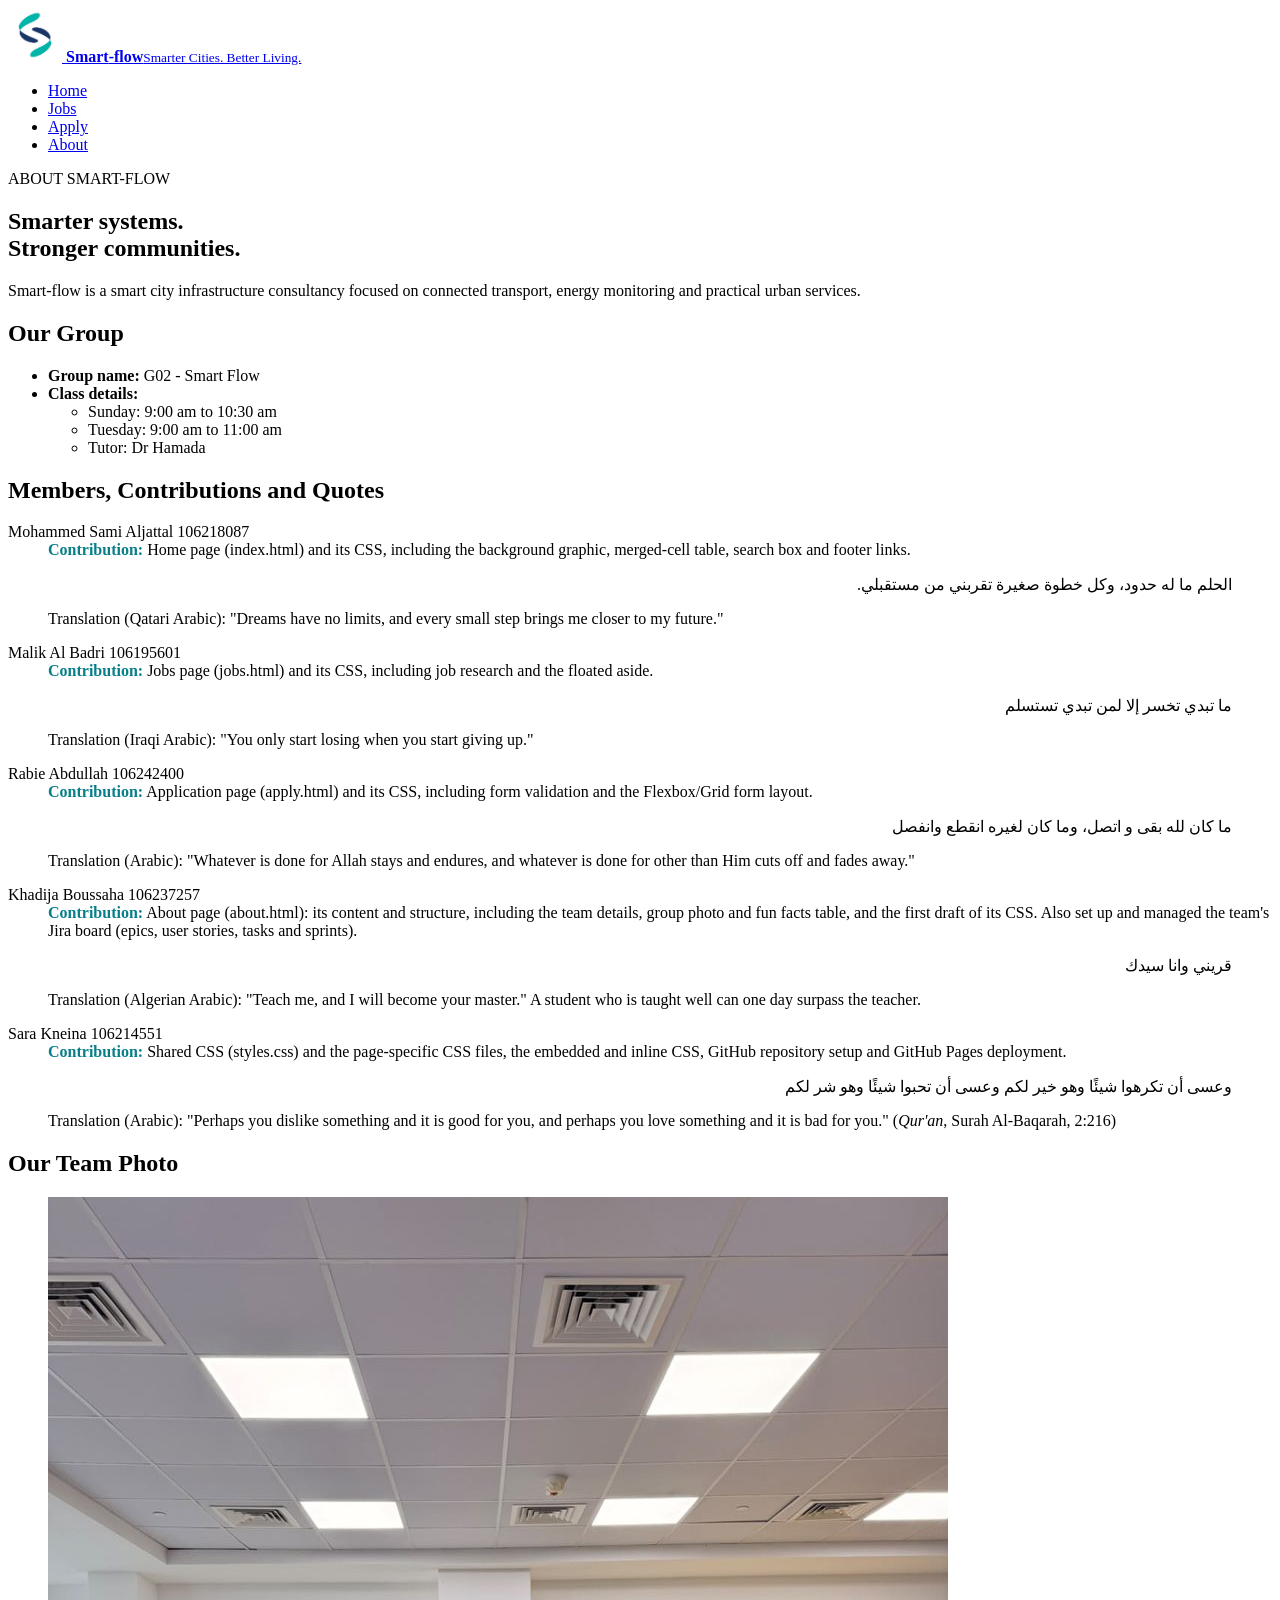
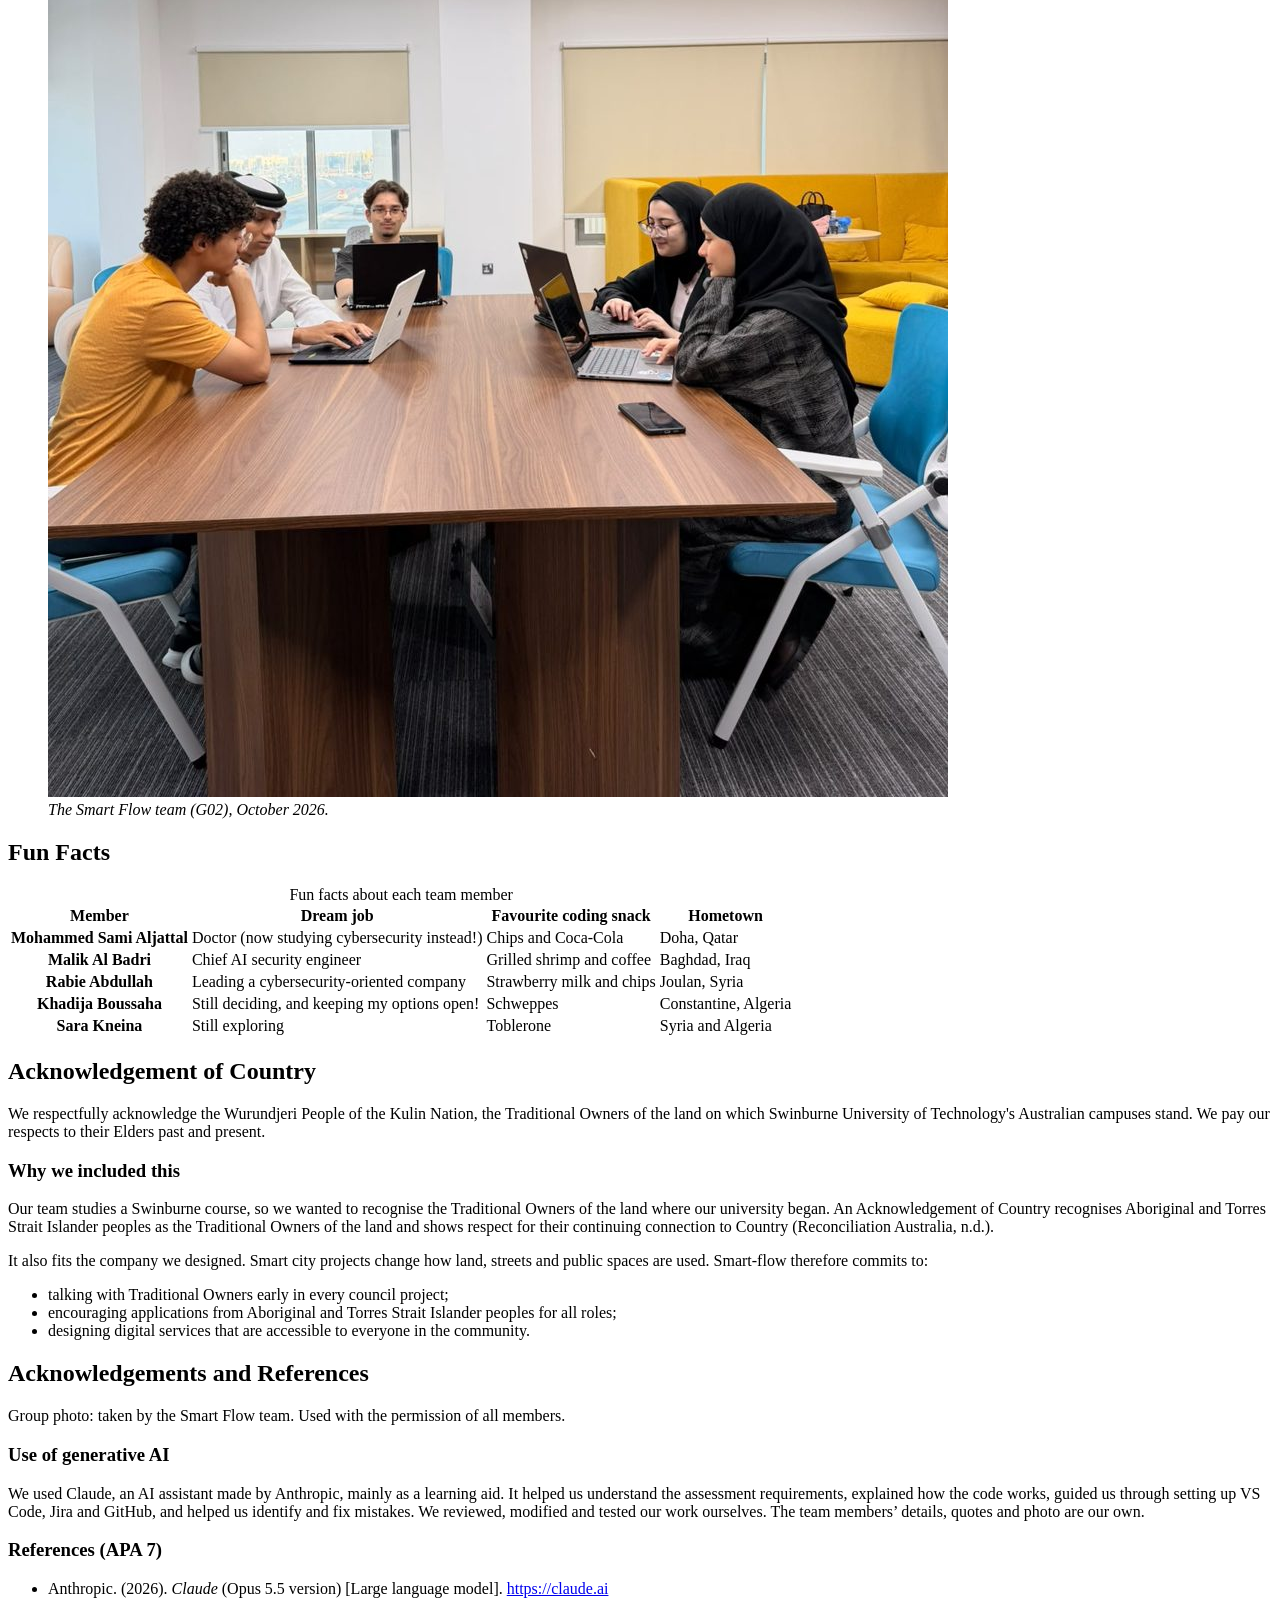
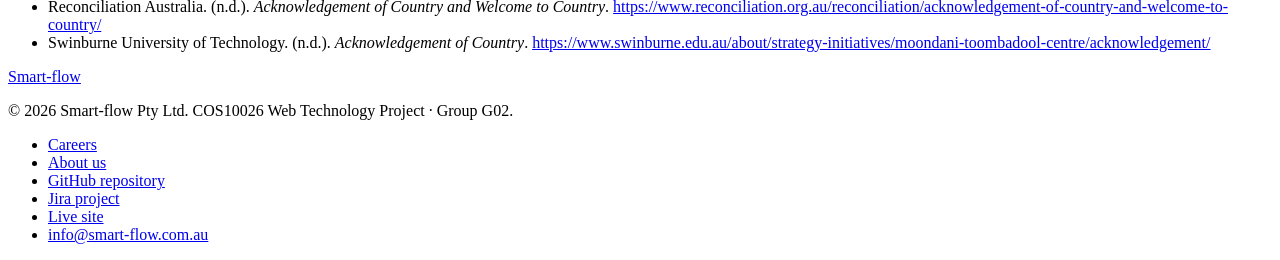
==== commit 6d9275cd: "Update references  on about page" ====
--- a/about.html
+++ b/about.html
@@ -182,10 +182,9 @@
 <!-- GenAI acknowledgement: the brief states that not crediting GenAI is plagiarism -->
 <h3>Use of generative AI</h3>
 <p>
-        We used Claude, an AI assistant made by Anthropic, for guidance while building this page. It
-        explained the assessment requirements, showed us how to set up the project in VS Code and Jira,
-        and provided a starting draft of the HTML and CSS, which we then reviewed, edited, tested and
-        learned to explain. The team members' details, quotes and photo are our own.
+         We used Claude, an AI assistant made by Anthropic, mainly as a learning aid. It helped us understand the assessment requirements,
+          explained how the code works, guided us through setting up VS Code, Jira and GitHub, and helped us identify and fix mistakes.
+           We reviewed, modified and tested our work ourselves. The team members’ details, quotes and photo are our own.
       </p>
 <h3>References (APA 7)</h3>
 <!-- APA 7: references listed in alphabetical order by author -->
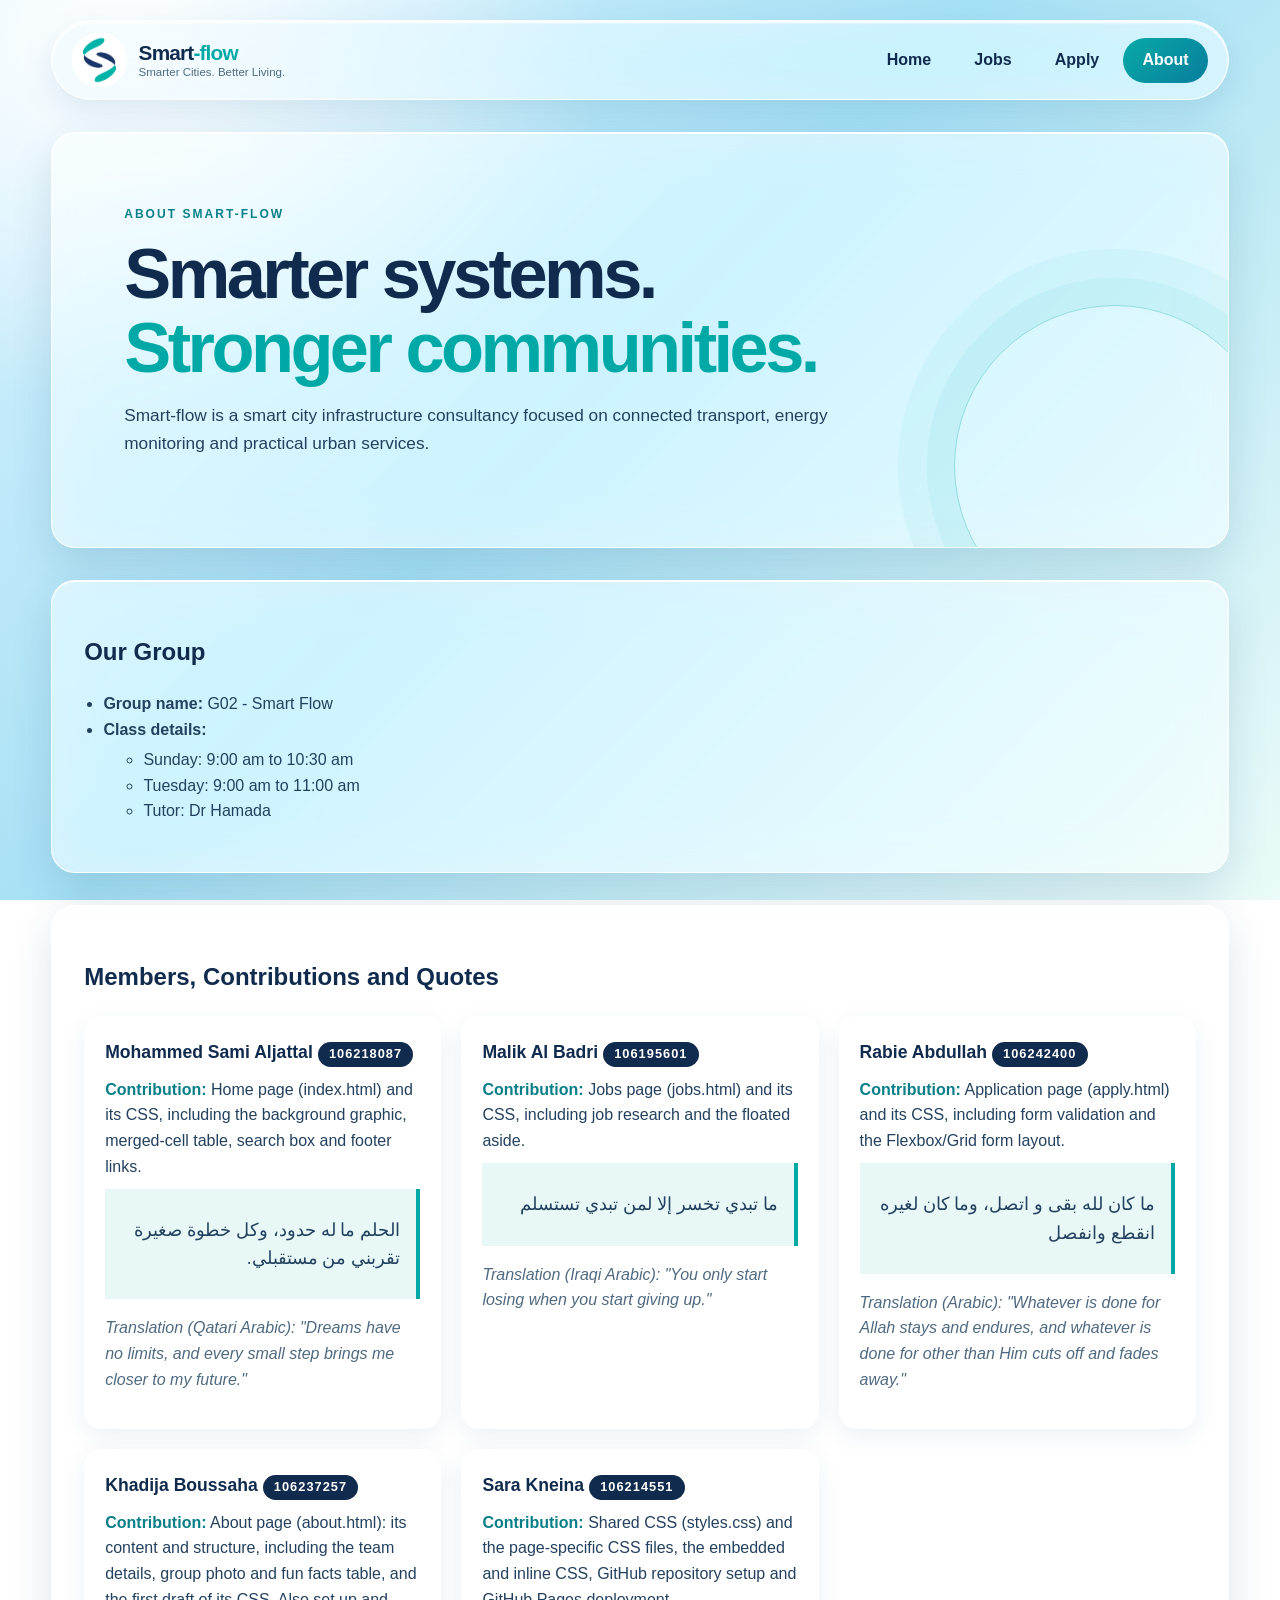
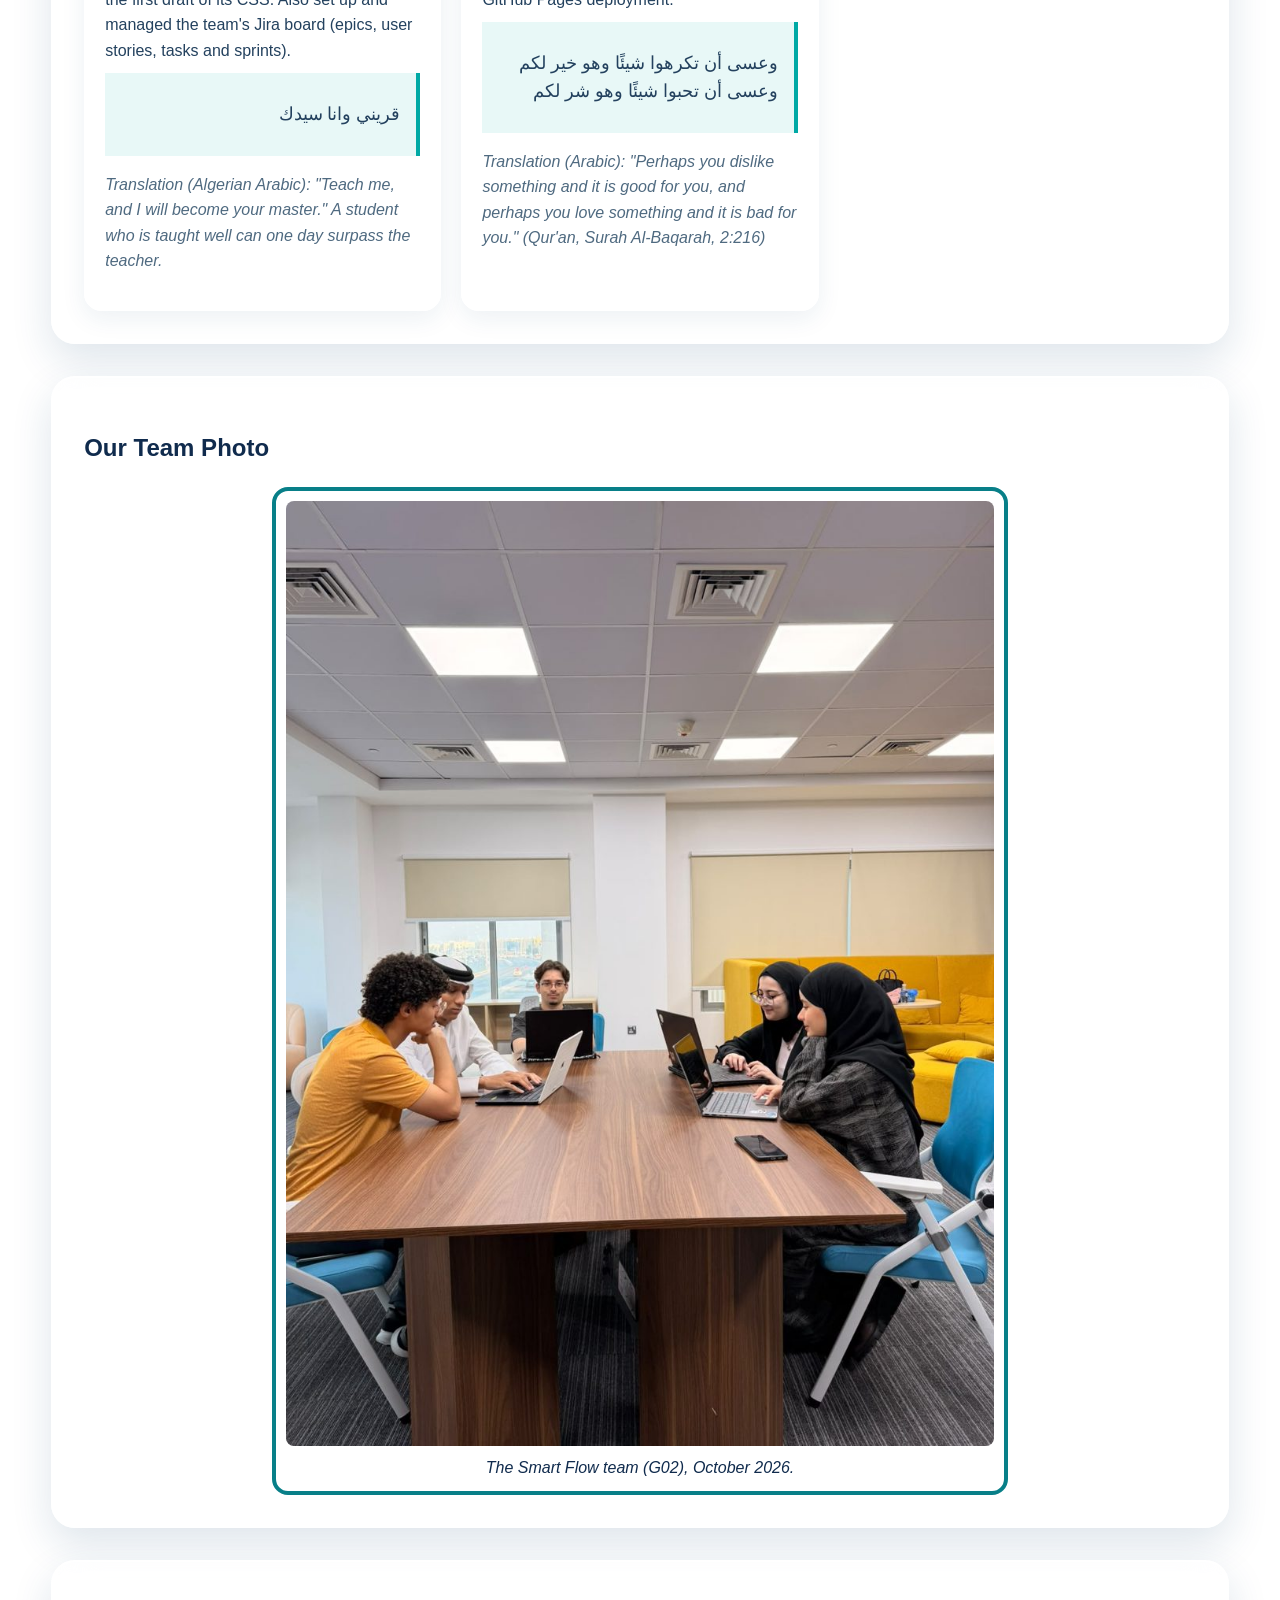
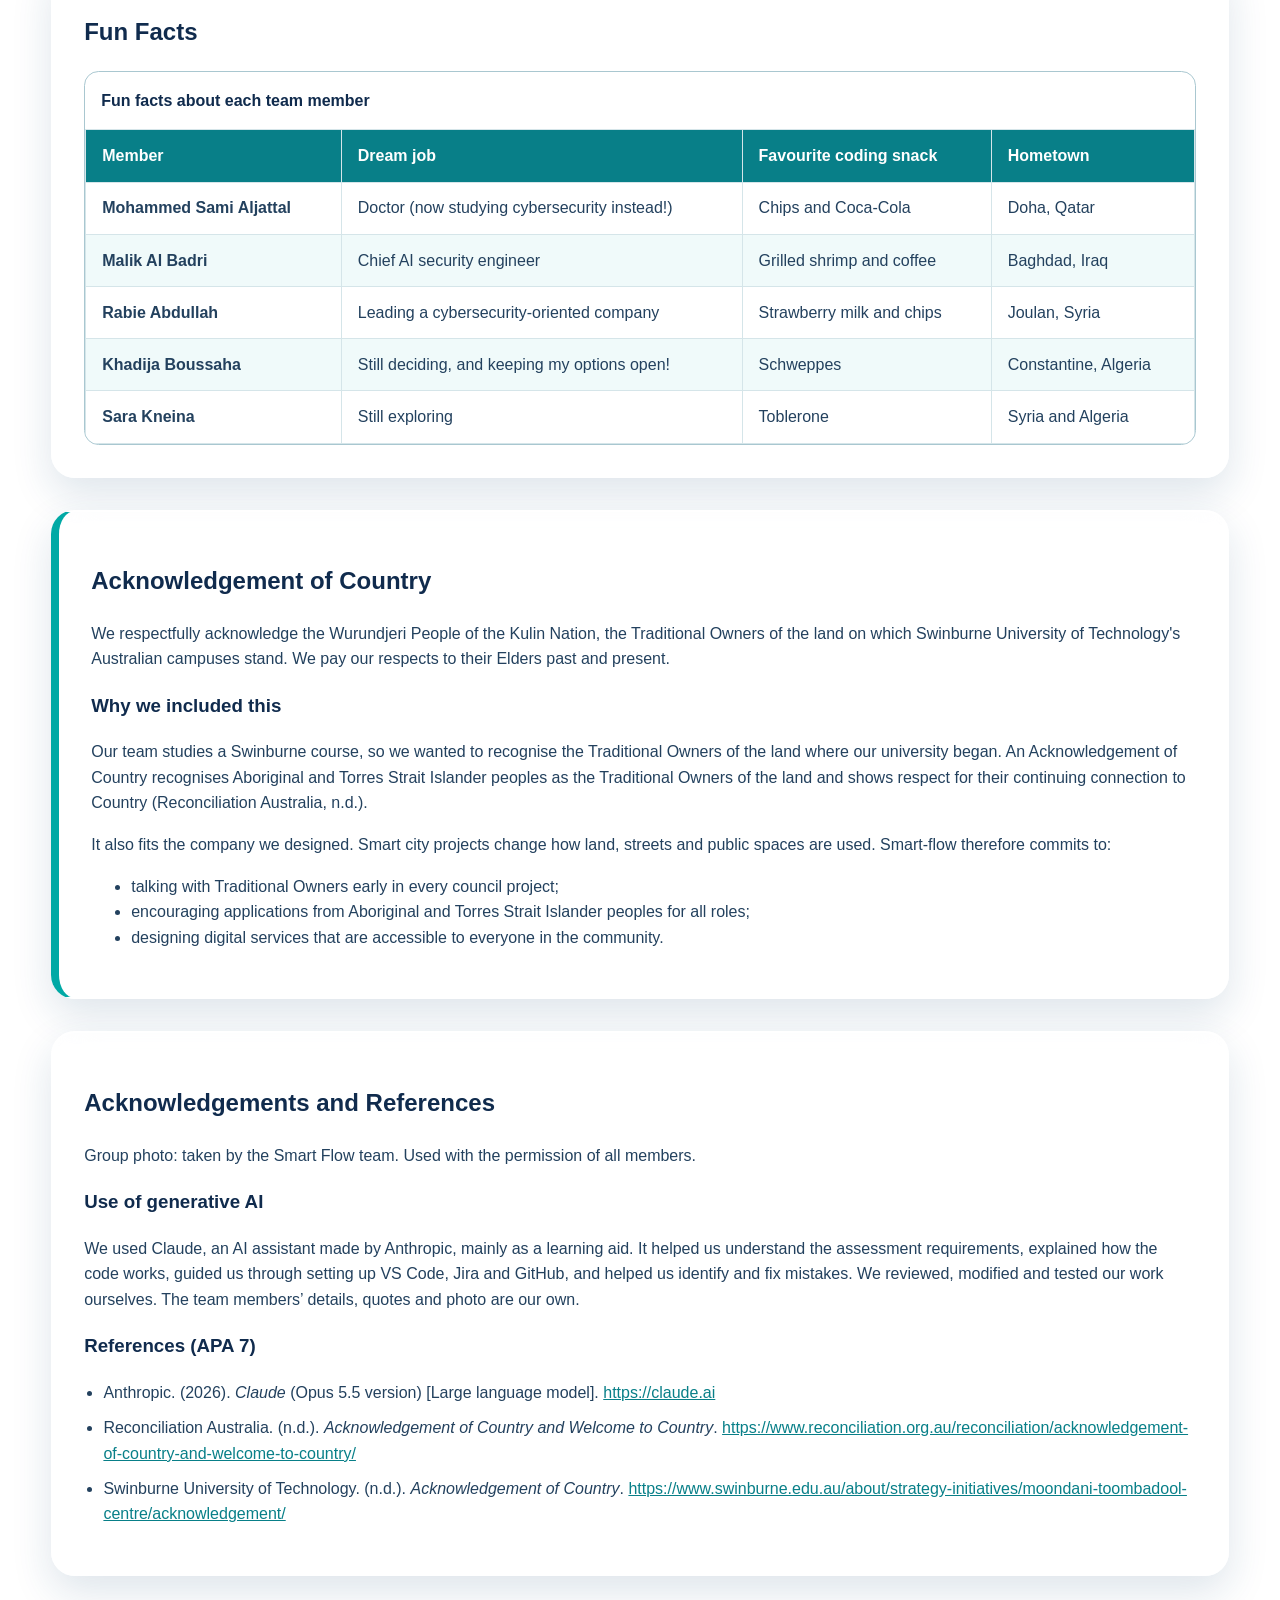
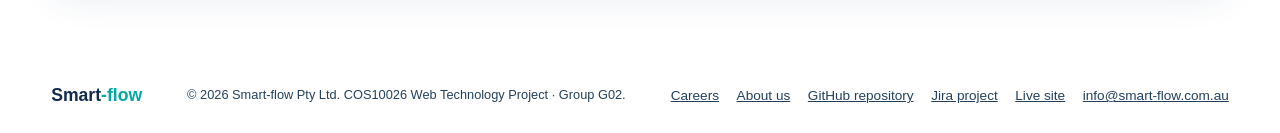
==== commit 92baedaf: "Update about page" ====
--- a/about.html
+++ b/about.html
@@ -39,7 +39,7 @@
 <nav aria-label="Main navigation">
 <ul class="nav-links">
 <li><a href="index.html">Home</a></li>
-<li><a href="jobs.html">Jobs</a></li>
+<li><a href="jobs.html">Jobs</a></li> 
 <li><a href="apply.html">Apply</a></li>
 <li><a aria-current="page" class="active" href="about.html">About</a></li>
 </ul>
--- a/css/styles.css
+++ b/css/styles.css
@@ -0,0 +1,469 @@
+/* ==========================================================================
+   Smart-flow | COS10026 Group G02 | styles.css
+   
+   Author: Sara Kneina 106214551
+   
+   AI Acknowledgement: 
+   All core requirements taught in the unit were written by the user. 
+   Generative AI (Claude) was only used as a learning tool to explain 
+   advanced concepts (such as glassmorphism effects, backdrop-filters, 
+   and CSS Grid auto-fit). The AI did not write the code; it explained 
+   how the properties work, and the user implemented and tested them.
+
+   styles.css  (SHARED STYLES)
+   Loaded on every page. Each page then loads its own small file:
+   index.css, jobs.css, apply.css or about.css.
+
+   Contents: 1 Colours and base | 2 Header and navigation | 3 Footer
+             4 Glass panels      | 5 Buttons | 6 Tables
+             7 Hover effects     | 8 Responsive | 9 Accessibility
+  */
+
+/* 1. COLOURS AND BASE ---------------------------------------------------- */
+/* Custom properties: change a colour here and the whole site updates */
+:root {
+    --navy: #102b4d;
+    /* logo navy */
+    --teal: #00a9a5;
+    /* logo teal */
+    --teal-dark: #087f88;
+    /* darker teal: passes contrast on white */
+    --text: #23415e;
+    --shadow: 0 1rem 2.5rem rgba(20, 73, 111, .14);
+}
+
+* {
+    box-sizing: border-box;
+}
+
+/* padding and border stay inside the width */
+
+/* Background colour + background graphic made only from gradients */
+body {
+    margin: 0;
+    color: var(--text);
+    font-family: "Segoe UI", Arial, sans-serif;
+    line-height: 1.6;
+    background:
+        radial-gradient(ellipse at 10% 5%, #ffffff, transparent 30rem),
+        linear-gradient(135deg, #d9f2ff, #a6e0f4 45%, #eafbf8);
+    background-attachment: fixed;
+}
+
+h1,
+h2,
+h3,
+h4 {
+    color: var(--navy);
+}
+
+a {
+    color: var(--teal-dark);
+}
+
+a:hover {
+    color: var(--navy);
+}
+
+.container {
+    width: min(74rem, 92%);
+    margin-inline: auto;
+}
+
+/* centred page width */
+.page-main {
+    padding: 2rem 0 3rem;
+}
+
+.eyebrow {
+    margin: 0 0 .5rem;
+    color: var(--teal-dark);
+    font-size: .75rem;
+    font-weight: 800;
+    letter-spacing: .17em;
+}
+
+/* 2. HEADER AND NAVIGATION (same on every page) -------------------------- */
+.site-header {
+    padding-top: 1.25rem;
+}
+
+.header-content {
+    display: flex;
+    /* Flexbox: logo left, menu right */
+    align-items: center;
+    justify-content: space-between;
+    flex-wrap: wrap;
+    gap: 1rem;
+    padding: .75rem 1.25rem;
+    border: 1px solid rgba(255, 255, 255, .9);
+    border-radius: 999px;
+    background: rgba(240, 250, 255, .6);
+    box-shadow: 0 .75rem 2rem rgba(31, 101, 144, .13), inset 0 2px 2px #fff;
+    -webkit-backdrop-filter: blur(24px) saturate(150%);
+    backdrop-filter: blur(24px) saturate(150%);
+    /* the frosted-glass blur */
+}
+
+.brand {
+    display: flex;
+    align-items: center;
+    gap: .75rem;
+    color: var(--navy);
+    text-decoration: none;
+}
+
+.brand img {
+    width: 3.4rem;
+    height: 3.4rem;
+    object-fit: contain;
+    border-radius: 50%;
+    background: #fff;
+}
+
+.brand-copy {
+    display: flex;
+    flex-direction: column;
+    line-height: 1.2;
+}
+
+.brand-copy strong {
+    font-size: 1.3rem;
+    letter-spacing: -.04em;
+}
+
+.brand-copy span,
+.footer-brand span {
+    color: var(--teal);
+}
+
+/* teal "-flow" */
+.brand-copy small {
+    color: #4f6a80;
+    font-size: .72rem;
+}
+
+.nav-links {
+    display: flex;
+    flex-wrap: wrap;
+    gap: .3rem;
+    margin: 0;
+    padding: 0;
+    list-style: none;
+}
+
+.nav-links a {
+    display: block;
+    padding: .6rem 1.2rem;
+    border-radius: 999px;
+    color: var(--navy);
+    font-weight: 700;
+    text-decoration: none;
+    transition: transform .2s, background .2s;
+}
+
+.nav-links a:hover {
+    background: rgba(255, 255, 255, .75);
+    transform: translateY(-2px);
+}
+
+/* hover lift */
+.nav-links a.active {
+    color: #fff;
+    background: linear-gradient(135deg, #08aaa6, #087d9d);
+}
+
+/* current page */
+
+/* 3. FOOTER (Jira, GitHub, live site and email links live here) ---------- */
+.site-footer {
+    padding: 1.5rem 0;
+    border-top: 1px solid rgba(255, 255, 255, .7);
+}
+
+.footer-content {
+    display: flex;
+    flex-wrap: wrap;
+    align-items: center;
+    justify-content: space-between;
+    gap: 1rem;
+}
+
+.footer-brand {
+    color: var(--navy);
+    font-size: 1.1rem;
+    font-weight: 800;
+    text-decoration: none;
+}
+
+.footer-content p {
+    margin: 0;
+    font-size: .8rem;
+}
+
+.footer-links {
+    display: flex;
+    flex-wrap: wrap;
+    gap: .5rem 1.1rem;
+    margin: 0;
+    padding: 0;
+    list-style: none;
+}
+
+.footer-links a {
+    color: var(--text);
+    font-size: .85rem;
+}
+
+/* 4. GLASS PANELS -------------------------------------------------------- */
+/* One shared "frosted glass" look for hero banners, sections and cards */
+.glass-panel,
+.content-section,
+.page-hero {
+    padding: clamp(1.25rem, 3vw, 2rem);
+    /* fluid padding */
+    border: 1px solid rgba(255, 255, 255, .85);
+    border-radius: 1.5rem;
+    background: rgba(255, 255, 255, .55);
+    box-shadow: var(--shadow), inset 0 1px 0 #fff;
+    -webkit-backdrop-filter: blur(22px) saturate(145%);
+    backdrop-filter: blur(22px) saturate(145%);
+}
+
+.content-section,
+.page-hero {
+    margin-bottom: 2rem;
+}
+
+.page-hero {
+    position: relative;
+    overflow: hidden;
+    padding: clamp(2rem, 6vw, 4.5rem);
+}
+
+.page-hero::after {
+    /* decorative teal rings in the corner */
+    content: "";
+    position: absolute;
+    right: -3rem;
+    bottom: -5rem;
+    width: 20rem;
+    height: 20rem;
+    border: 1px solid rgba(0, 169, 165, .35);
+    border-radius: 50%;
+    box-shadow: 0 0 0 1.7rem rgba(0, 169, 165, .06), 0 0 0 3.5rem rgba(0, 169, 165, .05);
+    pointer-events: none;
+}
+
+.page-hero h1 {
+    margin: .25rem 0 1rem;
+    font-size: clamp(2.3rem, 5.5vw, 4.4rem);
+    line-height: 1.05;
+    letter-spacing: -.05em;
+}
+
+.page-hero h1 span {
+    color: var(--teal);
+}
+
+.page-hero p:not(.eyebrow) {
+    max-width: 44rem;
+    font-size: 1.08rem;
+}
+
+.hero-actions {
+    display: flex;
+    flex-wrap: wrap;
+    gap: .75rem;
+    margin-top: 1.5rem;
+}
+
+.closing-cta {
+    /* call-to-action band at the bottom of home and jobs */
+    display: flex;
+    align-items: center;
+    justify-content: space-between;
+    flex-wrap: wrap;
+    gap: 1.5rem;
+    clear: both;
+    margin-bottom: 2rem;
+    background: linear-gradient(110deg, rgba(224, 247, 255, .9), rgba(168, 239, 232, .75));
+}
+
+.closing-cta h2 {
+    margin: 0;
+}
+
+.closing-cta p:not(.eyebrow) {
+    margin: .4rem 0 0;
+}
+
+/* Shared acknowledgement accent used on the home and about pages */
+.acknowledgement {
+    border-left: 8px solid var(--teal);
+}
+
+/* 5. BUTTONS ------------------------------------------------------------- */
+.button {
+    display: inline-flex;
+    align-items: center;
+    justify-content: center;
+    gap: .6rem;
+    min-height: 2.9rem;
+    padding: .7rem 1.4rem;
+    border: 1px solid #fff;
+    border-radius: 999px;
+    font: inherit;
+    font-weight: 700;
+    text-decoration: none;
+    cursor: pointer;
+    transition: transform .2s, box-shadow .2s;
+}
+
+.button-primary {
+    color: #fff;
+    background: linear-gradient(180deg, #54e0e2, #0cb9c2 50%, #0798b2);
+    box-shadow: 0 .5rem 1.2rem rgba(0, 154, 183, .25);
+}
+
+.button-quiet {
+    color: var(--navy);
+    background: rgba(255, 255, 255, .5);
+}
+
+.button-light {
+    color: var(--navy);
+    background: linear-gradient(180deg, #fff, #d9f7ff);
+}
+
+.button:hover {
+    transform: translateY(-3px);
+    box-shadow: 0 .8rem 1.6rem rgba(0, 139, 166, .3);
+}
+
+.button-primary:hover {
+    color: #fff;
+}
+
+/* 6. TABLES (home impact table + about fun-facts table) ------------------ */
+.table-wrapper {
+    overflow-x: auto;
+    border: 1px solid #a9c7d0;
+    border-radius: .9rem;
+    background: #fff;
+}
+
+/* scrolls on phones */
+table {
+    width: 100%;
+    border-collapse: collapse;
+}
+
+caption {
+    padding: 1rem;
+    color: var(--navy);
+    font-weight: 800;
+    text-align: left;
+}
+
+th,
+td {
+    padding: .8rem 1rem;
+    border: 1px solid #d5e5e9;
+    text-align: left;
+}
+
+thead th {
+    color: #fff;
+    background: var(--teal-dark);
+}
+
+tbody tr:nth-child(even) {
+    background: #f0fafa;
+}
+
+/* zebra stripes */
+tbody tr:hover {
+    background: #d7f4ef;
+}
+
+/* 7. HOVER EFFECTS: cards float up and glow teal ------------------------- */
+.feature-card,
+.job-card,
+.member-card {
+    transition: transform .3s ease, box-shadow .3s ease, border-color .3s ease;
+}
+
+.feature-card:hover,
+.job-card:hover,
+.member-card:hover {
+    transform: translateY(-6px);
+    border-color: var(--teal);
+    box-shadow: 0 1rem 2.2rem rgba(0, 169, 165, .25);
+}
+
+/* 8. RESPONSIVE: tablet, then phone -------------------------------------- */
+@media (max-width: 900px) {
+    .header-content {
+        justify-content: center;
+        border-radius: 2rem;
+    }
+
+    .page-hero::after {
+        display: none;
+    }
+}
+
+@media (max-width: 600px) {
+    .container {
+        width: 94%;
+    }
+
+    .nav-links a {
+        padding: .5rem .9rem;
+        font-size: .9rem;
+    }
+
+    .brand-copy small {
+        display: none;
+    }
+
+    .footer-content {
+        flex-direction: column;
+        text-align: center;
+    }
+
+    .footer-links {
+        justify-content: center;
+    }
+}
+
+/* 9. ACCESSIBILITY ------------------------------------------------------- */
+a:focus-visible,
+button:focus-visible,
+input:focus-visible,
+select:focus-visible,
+textarea:focus-visible,
+summary:focus-visible {
+    outline: 3px solid #125d9b;
+    outline-offset: 3px;
+}
+
+/* visible keyboard focus */
+
+@media (prefers-reduced-motion: reduce) {
+
+    /* respect users who dislike movement */
+    * {
+        transition: none !important;
+        scroll-behavior: auto !important;
+    }
+
+    .feature-card:hover,
+    .job-card:hover,
+    .member-card:hover,
+    .button:hover,
+    .nav-links a:hover {
+        transform: none;
+    }
+}
--- a/css/about.css
+++ b/css/about.css
@@ -0,0 +1,140 @@
+/* ==========================================================================
+   Smart-flow | COS10026 Group G02 | about.css  (loaded after styles.css)
+   
+   Author: Sara Kneina 106214551
+   
+   AI Acknowledgement: 
+   All core requirements taught in the unit were written by the user. 
+   Generative AI (Claude) was only used as a learning tool to explain 
+   advanced concepts (such as glassmorphism effects, backdrop-filters, 
+   and CSS Grid auto-fit). The AI did not write the code; it explained 
+   how the properties work, and the user implemented and tested them.
+   ========================================================================== */
+
+/* Group details: nested list */
+.group-info {
+    padding-left: 1.2rem;
+}
+
+.group-info ul {
+    margin-top: .3rem;
+}
+
+/* Members: each definition-list entry becomes a glass card in a responsive grid */
+.members {
+    display: grid;
+    grid-template-columns: repeat(auto-fit, minmax(17rem, 1fr));
+    gap: 1.25rem;
+    margin: 0;
+}
+
+.member-card {
+    padding: 1.25rem;
+    border: 1px solid #fff;
+    border-radius: 1.1rem;
+    background: rgba(255, 255, 255, .75);
+    box-shadow: 0 .5rem 1.5rem rgba(20, 73, 111, .08);
+}
+
+.member-card dt {
+    font-size: 1.1rem;
+    font-weight: 800;
+    color: #102b4d;
+}
+
+.member-card dd {
+    margin: .6rem 0 0;
+}
+
+/* Styled student ID badge */
+.student-id {
+    display: inline-block;
+    margin-top: .3rem;
+    padding: .15rem .7rem;
+    border-radius: 999px;
+    background: #102b4d;
+    color: #ffffff;
+    font-size: .8rem;
+    letter-spacing: .08em;
+    transition: background .2s;
+}
+
+.member-card:hover .student-id {
+    background: #087f88;
+}
+
+/* Quotes: the border switches sides automatically for right-to-left Arabic text */
+blockquote {
+    margin: 0;
+    padding: .6rem 1rem;
+    border-inline-start: 4px solid #00a9a5;
+    background: #e8f8f7;
+    font-size: 1.1rem;
+}
+
+.translation {
+    color: #4f6a80;
+    font-style: italic;
+}
+
+/* Group photo: bordered figure */
+.group-photo {
+    max-width: 46rem;
+    margin: 0 auto;
+    padding: .6rem;
+    border: 4px solid #087f88;
+    border-radius: 1rem;
+    background: #ffffff;
+}
+
+.group-photo img {
+    display: block;
+    width: 100%;
+    height: auto;
+    border-radius: .5rem;
+}
+
+.group-photo figcaption {
+    padding-top: .6rem;
+    text-align: center;
+    color: #102b4d;
+}
+
+/* Fun-facts table: hex colours + row hover (base table styles are in styles.css) */
+.fun-facts caption {
+    color: #102b4d;
+}
+
+.fun-facts thead th {
+    background: #087f88;
+    color: #ffffff;
+}
+
+.fun-facts tbody tr:nth-child(even) {
+    background: #f0fafa;
+}
+
+.fun-facts tbody tr {
+    transition: background .2s, color .2s;
+}
+
+.fun-facts tbody tr:hover {
+    background: #087f88;
+    color: #ffffff;
+}
+
+/* white on #087f88 = 4.9:1 contrast */
+.fun-facts tbody tr:hover th {
+    color: #ffffff;
+}
+
+
+/* References: long web addresses wrap on phones instead of overflowing */
+.references {
+    padding-left: 1.2rem;
+    overflow-wrap: anywhere;
+}
+
+.references li {
+    margin-bottom: .6rem;
+}
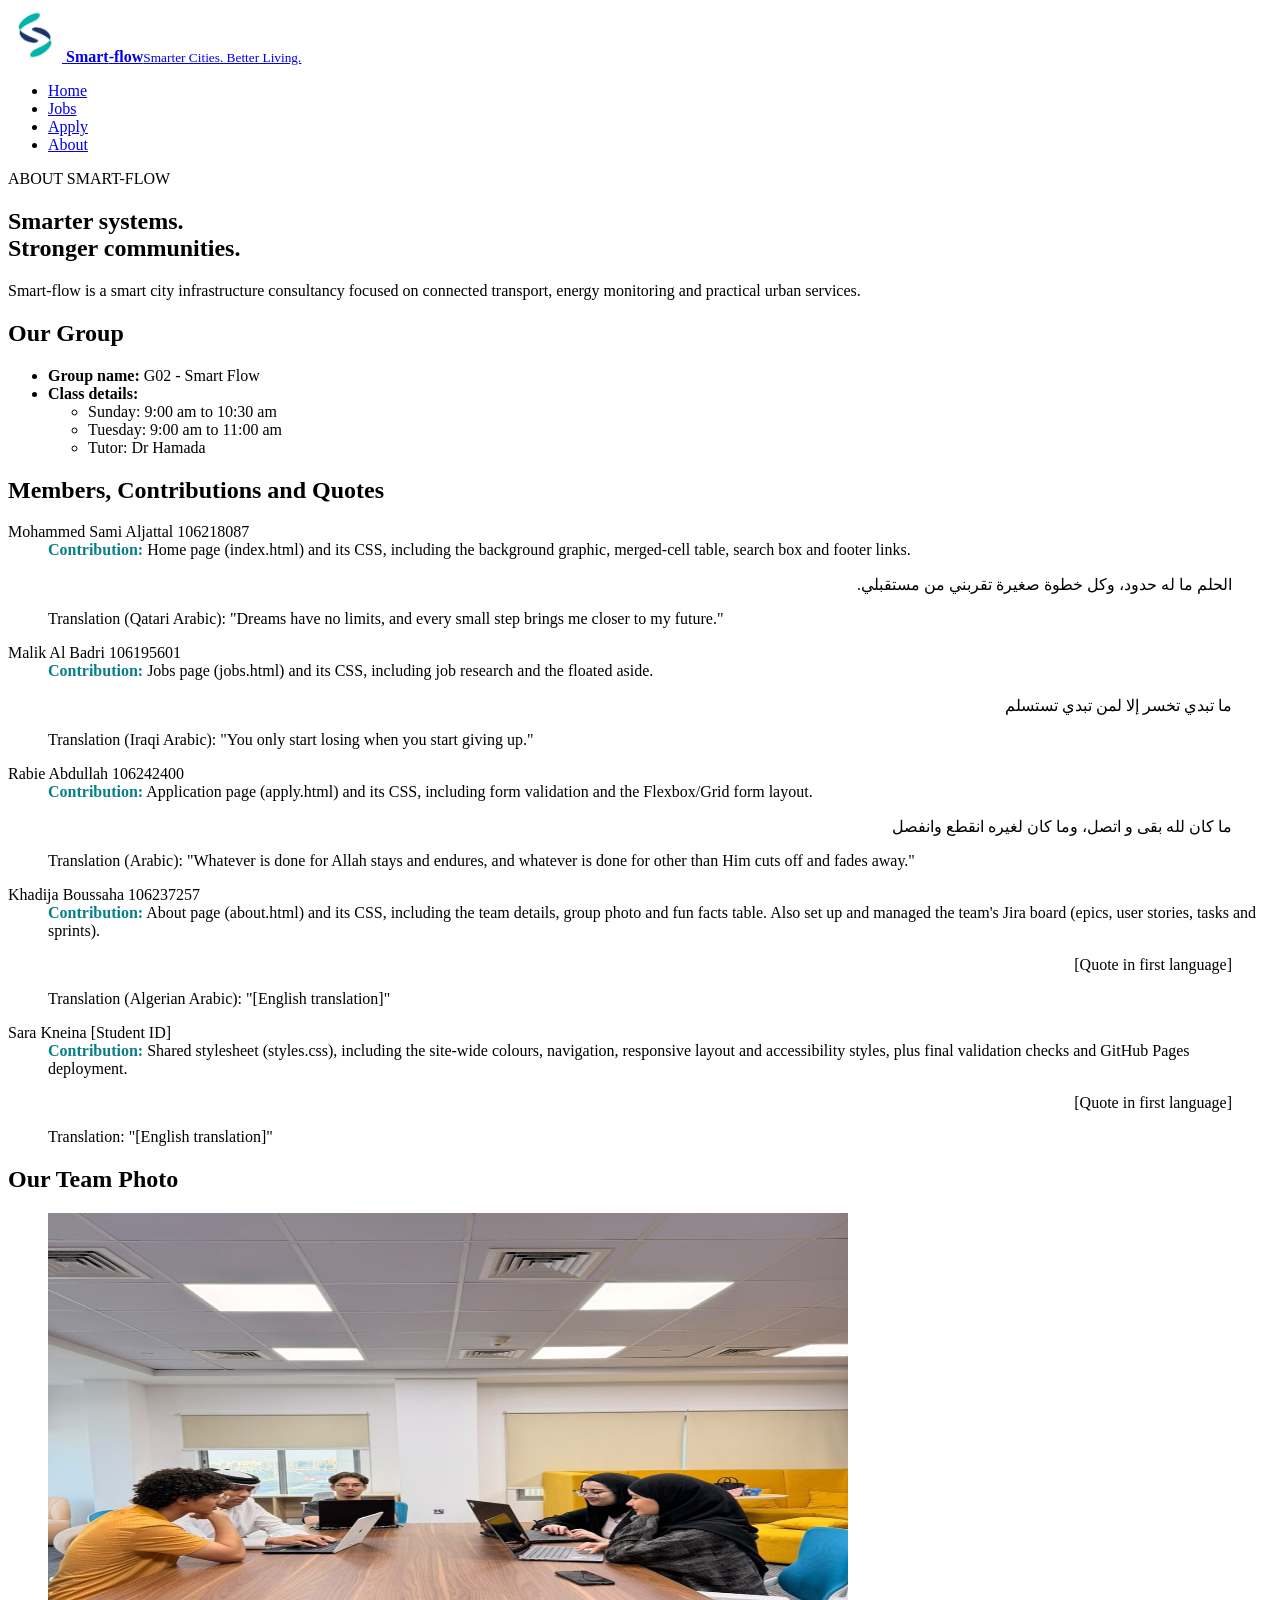
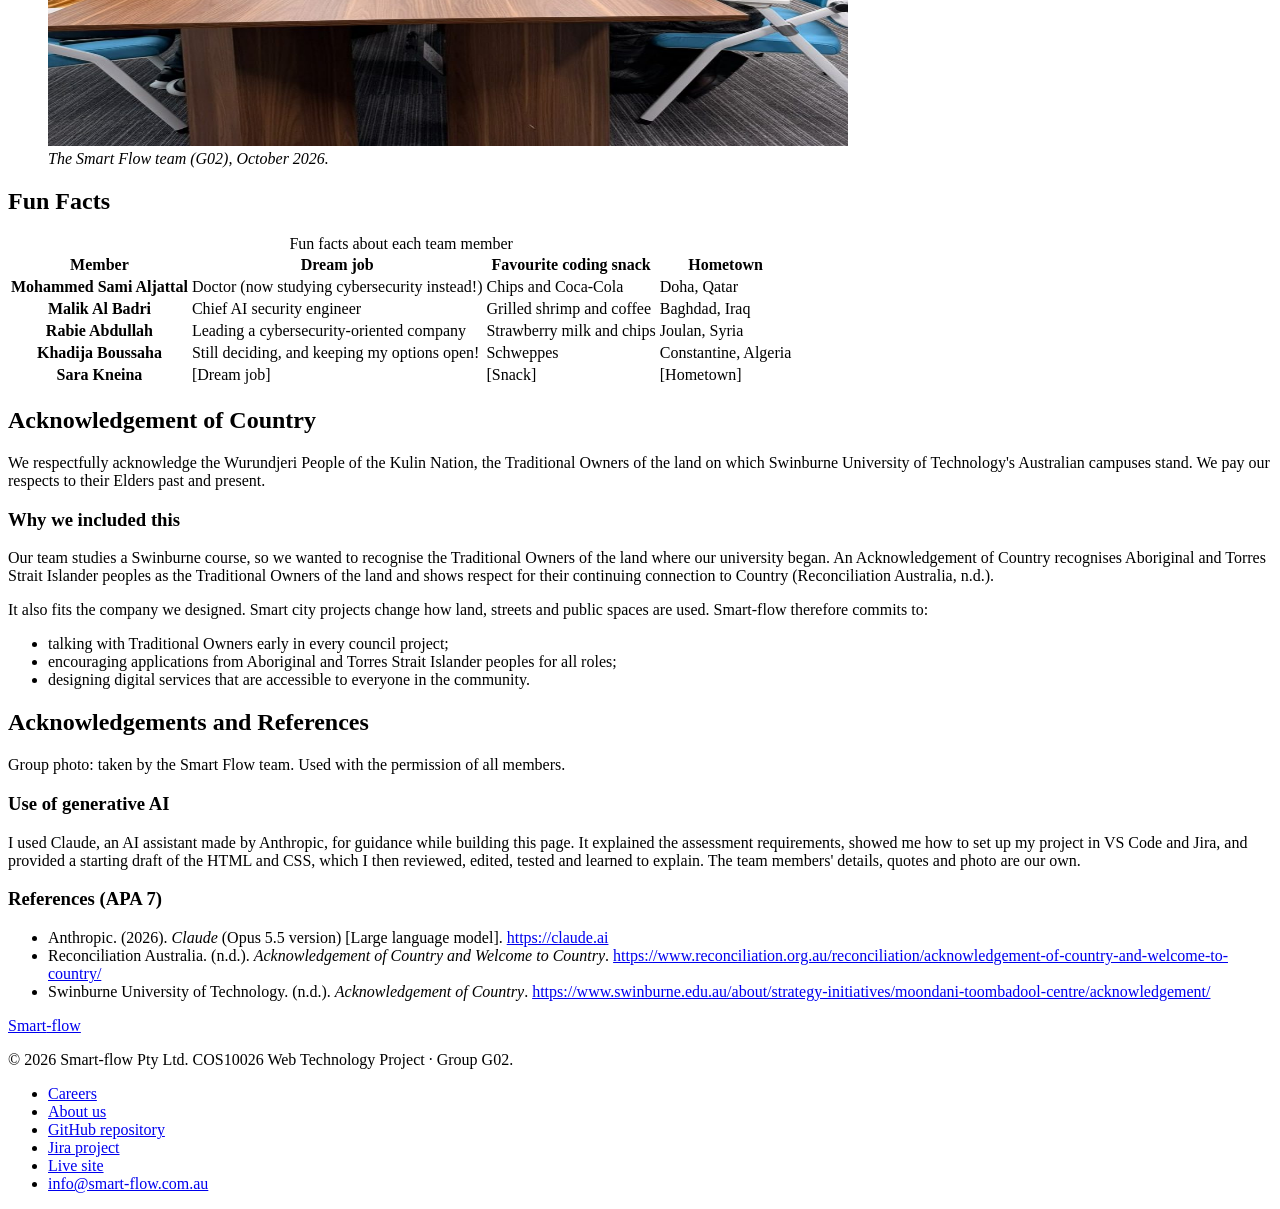
==== commit de1bab3a: "fix: resolve merge conflict in styles.css from about-page" ====
--- a/about.html
+++ b/about.html
@@ -1,223 +1,261 @@
-<!DOCTYPE html>
 <!--
   about.html - About Us page
-  Group: G02 - Smart City Infrastructure Consultancy (Smart-flow)
+  Group: G02 - Smart City Infrastructure Consultancy
   Author: Khadija Boussaha (106237257)
   Description: Introduces the team: group and class details, each member's
-               contribution and quote, the group photo and a fun facts table.
+               contribution and quote, a group photo and a fun facts table.
+  Last updated: October 2026
 -->
+<!DOCTYPE html>
 
 <html lang="en">
+
 <head>
-<meta charset="utf-8"/>
-<meta content="width=device-width, initial-scale=1.0" name="viewport"/>
-<meta content="Learn about Smart-flow, its team and its smart city infrastructure focus." name="description"/>
-<meta content="about us, team, Smart-flow, G02, smart city, COS10026" name="keywords"/>
-<meta content="Khadija Boussaha" name="author"/>
-<title>About | Smart-flow</title>
-<!-- External CSS: shared site styles, then the About page's own styles -->
-<link href="css/styles.css" rel="stylesheet"/>
-<link href="css/about.css" rel="stylesheet"/>
-<!-- Embedded CSS example: limited page-specific styling; shared styles stay external. -->
-<style>
-    .member-card dd strong { color: #087f88; }
-    /* Skip link: hidden off screen until a keyboard user tabs to it */
-    .skip-link { position: absolute; left: -9999px; }
-    .skip-link:focus { left: 1rem; top: 1rem; z-index: 100; padding: .5rem 1rem; background: #ffffff; color: #102b4d; border-radius: .5rem; }
+  <meta charset="utf-8" />
+  <meta content="width=device-width, initial-scale=1.0" name="viewport" />
+  <meta content="Learn about Smart-flow, its team and its smart city infrastructure focus." name="description" />
+  <title>About | Smart-flow</title>
+  <link href="styles.css" rel="stylesheet" />
+  <link href="about.css" rel="stylesheet" />
+  <!-- Embedded CSS example: limited page-specific styling; shared styles stay external. -->
+  <style>
+    .member-card dd strong {
+      color: #087f88;
+    }
   </style>
 </head>
+
 <body>
-<!-- Skip link lets keyboard and screen-reader users jump past the menu -->
-<a class="skip-link" href="#main-content">Skip to main content</a>
-<!-- Shared header and navigation (same on every page) -->
-<header class="site-header">
-<div class="container header-content">
-<a aria-label="Smart-flow home" class="brand" href="index.html">
-<img alt="Smart-flow logo" height="54" src="images/smartflow.jpeg" width="54"/>
-<span class="brand-copy"><strong>Smart<span>-flow</span></strong><small>Smarter Cities. Better Living.</small></span>
-</a>
-<nav aria-label="Main navigation">
-<ul class="nav-links">
-<li><a href="index.html">Home</a></li>
-<li><a href="jobs.html">Jobs</a></li> 
-<li><a href="apply.html">Apply</a></li>
-<li><a aria-current="page" class="active" href="about.html">About</a></li>
-</ul>
-</nav>
-</div>
-</header>
-<main class="container page-main about-page" id="main-content">
-<!-- Hero banner introducing the company -->
-<section aria-labelledby="about-title" class="page-hero">
-<!-- Inline CSS example -->
-<p class="eyebrow" style="margin-bottom: 0.8rem;">ABOUT SMART-FLOW</p>
-<h1 id="about-title">Smarter systems.<br/><span>Stronger communities.</span></h1>
-<p>Smart-flow is a smart city infrastructure consultancy focused on connected transport, energy monitoring and practical urban services.</p>
-</section><!-- Group details: NESTED LIST (brief requirement) -->
-<section aria-labelledby="group-heading" class="content-section about-group-section">
-<h2 id="group-heading">Our Group</h2>
-<ul class="group-info">
-<li><strong>Group name:</strong> G02 - Smart Flow</li>
-<li><strong>Class details:</strong>
-<ul>
-<li>Sunday: 9:00 am to 10:30 am</li>
-<li>Tuesday: 9:00 am to 11:00 am</li>
-<li>Tutor: Dr Hamada</li>
-</ul>
-</li>
-</ul>
-</section><!-- Members: DEFINITION LIST with contributions and quotes (brief requirement) -->
-<section aria-labelledby="members-heading" class="content-section about-members-section">
-<h2 id="members-heading">Members, Contributions and Quotes</h2>
-<dl class="members"><div class="member-card"><dt>Mohammed Sami Aljattal <span class="student-id">106218087</span></dt><dd><strong>Contribution:</strong> Home page (index.html) and its CSS, including the background graphic, merged-cell table, search box and footer links.</dd><dd>
-<blockquote dir="rtl" lang="ar-QA">
-<p>الحلم ما له حدود، وكل خطوة صغيرة تقربني من مستقبلي.</p>
-</blockquote>
-<p class="translation">Translation (Qatari Arabic): "Dreams have no limits, and every small step brings me closer to my future."</p>
-</dd></div><div class="member-card"><dt>Malik Al Badri <span class="student-id">106195601</span></dt><dd><strong>Contribution:</strong> Jobs page (jobs.html) and its CSS, including job research and the floated aside.</dd><dd>
-<blockquote dir="rtl" lang="ar-IQ">
-<p>ما تبدي تخسر إلا لمن تبدي تستسلم</p>
-</blockquote>
-<p class="translation">Translation (Iraqi Arabic): "You only start losing when you start giving up."</p>
-</dd></div><div class="member-card"><dt>Rabie Abdullah <span class="student-id">106242400</span></dt><dd><strong>Contribution:</strong> Application page (apply.html) and its CSS, including form validation and the Flexbox/Grid form layout.</dd><dd>
-<blockquote dir="rtl" lang="ar-SY">
-<p>ما كان لله بقى و اتصل، وما كان لغيره انقطع وانفصل</p>
-</blockquote>
-<p class="translation">Translation (Arabic): "Whatever is done for Allah stays and endures, and whatever is done for other than Him cuts off and fades away."</p>
-</dd></div><div class="member-card"><dt>Khadija Boussaha <span class="student-id">106237257</span></dt><dd><strong>Contribution:</strong> About page (about.html): its content and structure, including the team details, group photo and fun facts table, and the first draft of its CSS. Also set up and managed the team's Jira board (epics, user stories, tasks and sprints).</dd><dd>
-<blockquote dir="rtl" lang="ar-DZ">
-<p>قريني وانا سيدك</p>
-</blockquote>
-<p class="translation">Translation (Algerian Arabic): "Teach me, and I will become your master." A student who is taught well can one day surpass the teacher.</p>
-</dd></div><div class="member-card"><dt>Sara Kneina <span class="student-id">106214551</span></dt><dd><strong>Contribution:</strong> Shared CSS (styles.css) and the page-specific CSS files, the embedded and inline CSS, GitHub repository setup and GitHub Pages deployment.</dd><dd>
-<blockquote dir="rtl" lang="ar">
-<p>وعسى أن تكرهوا شيئًا وهو خير لكم وعسى أن تحبوا شيئًا وهو شر لكم</p>
-</blockquote>
-<p class="translation">Translation (Arabic): "Perhaps you dislike something and it is good for you, and perhaps you love something and it is bad for you." (<cite>Qur'an</cite>, Surah Al-Baqarah, 2:216)</p>
-</dd></div></dl>
-</section><!-- Group photo: FIGURE with caption, under 300KB (brief requirement) -->
-<section aria-labelledby="photo-heading" class="content-section about-photo-section">
-<h2 id="photo-heading">Our Team Photo</h2>
-<figure class="group-photo">
-<img alt="The five Smart Flow team members sitting around a table, working together on their laptops" height="1200" src="images/group-photo.jpg" width="900"/>
-<!-- Inline CSS example (required on every page) -->
-<figcaption style="font-style: italic;">The Smart Flow team (G02), October 2026.</figcaption>
-</figure>
-</section><!-- Fun facts: TABLE with caption; scope helps screen readers (brief requirement) -->
-<section aria-labelledby="facts-heading" class="content-section about-facts-section">
-<h2 id="facts-heading">Fun Facts</h2>
-<div aria-labelledby="facts-caption" class="table-wrapper" role="region" tabindex="0">
-<table class="fun-facts">
-<caption id="facts-caption">Fun facts about each team member</caption>
-<thead>
-<tr>
-<th scope="col">Member</th>
-<th scope="col">Dream job</th>
-<th scope="col">Favourite coding snack</th>
-<th scope="col">Hometown</th>
-</tr>
-</thead>
-<tbody>
-<tr>
-<th scope="row">Mohammed Sami Aljattal</th>
-<td>Doctor (now studying cybersecurity instead!)</td>
-<td>Chips and Coca-Cola</td>
-<td>Doha, Qatar</td>
-</tr>
-<tr>
-<th scope="row">Malik Al Badri</th>
-<td>Chief AI security engineer</td>
-<td>Grilled shrimp and coffee</td>
-<td>Baghdad, Iraq</td>
-</tr>
-<tr>
-<th scope="row">Rabie Abdullah</th>
-<td>Leading a cybersecurity-oriented company</td>
-<td>Strawberry milk and chips</td>
-<td>Joulan, Syria</td>
-</tr>
-<tr>
-<th scope="row">Khadija Boussaha</th>
-<td>Still deciding, and keeping my options open!</td>
-<td>Schweppes</td>
-<td>Constantine, Algeria</td>
-</tr>
-<tr>
-<th scope="row">Sara Kneina</th>
-<td>Still exploring</td>
-<td>Toblerone</td>
-<td>Syria and Algeria</td>
-</tr>
-</tbody>
-</table>
-</div>
-</section><!-- Acknowledgement of Country, explained in context (brief requirement) -->
-<section aria-labelledby="country-heading" class="content-section acknowledgement about-country-section">
-<h2 id="country-heading">Acknowledgement of Country</h2>
-<p>
+  <header class="site-header">
+    <div class="container header-content">
+      <a aria-label="Smart-flow home" class="brand" href="index.html">
+        <img alt="Smart-flow logo" height="54" src="images/smartflow.jpeg" width="54" />
+        <span class="brand-copy"><strong>Smart<span>-flow</span></strong><small>Smarter Cities. Better
+            Living.</small></span>
+      </a>
+      <nav aria-label="Main navigation">
+        <ul class="nav-links">
+          <li><a href="index.html">Home</a></li>
+          <li><a href="jobs.html">Jobs</a></li>
+          <li><a href="apply.html">Apply</a></li>
+          <li><a aria-current="page" class="active" href="about.html">About</a></li>
+        </ul>
+      </nav>
+    </div>
+  </header>
+  <main class="container page-main about-page" id="main-content">
+    <section aria-labelledby="about-title" class="page-hero">
+      <p class="eyebrow" style="margin-bottom: 0.8rem;">ABOUT SMART-FLOW</p>
+      <h1 id="about-title">Smarter systems.<br /><span>Stronger communities.</span></h1>
+      <p>Smart-flow is a smart city infrastructure consultancy focused on connected transport, energy monitoring and
+        practical urban services.</p>
+    </section>
+    <section aria-labelledby="group-heading" class="content-section about-group-section">
+      <h2 id="group-heading">Our Group</h2>
+      <ul class="group-info">
+        <li><strong>Group name:</strong> G02 - Smart Flow</li>
+        <li><strong>Class details:</strong>
+          <ul>
+            <li>Sunday: 9:00 am to 10:30 am</li>
+            <li>Tuesday: 9:00 am to 11:00 am</li>
+            <li>Tutor: Dr Hamada</li>
+          </ul>
+        </li>
+      </ul>
+    </section>
+    <section aria-labelledby="members-heading" class="content-section about-members-section">
+      <h2 id="members-heading">Members, Contributions and Quotes</h2>
+      <dl class="members">
+        <div class="member-card">
+          <dt>Mohammed Sami Aljattal <span class="student-id">106218087</span></dt>
+          <dd><strong>Contribution:</strong> Home page (index.html) and its CSS, including the background graphic,
+            merged-cell table, search box and footer links.</dd>
+          <dd>
+            <blockquote dir="rtl" lang="ar-QA">
+              <p>الحلم ما له حدود، وكل خطوة صغيرة تقربني من مستقبلي.</p>
+            </blockquote>
+            <p class="translation">Translation (Qatari Arabic): "Dreams have no limits, and every small step brings me
+              closer to my future."</p>
+          </dd>
+        </div>
+        <div class="member-card">
+          <dt>Malik Al Badri <span class="student-id">106195601</span></dt>
+          <dd><strong>Contribution:</strong> Jobs page (jobs.html) and its CSS, including job research and the floated
+            aside.</dd>
+          <dd>
+            <blockquote dir="rtl" lang="ar-IQ">
+              <p>ما تبدي تخسر إلا لمن تبدي تستسلم</p>
+            </blockquote>
+            <p class="translation">Translation (Iraqi Arabic): "You only start losing when you start giving up."</p>
+          </dd>
+        </div>
+        <div class="member-card">
+          <dt>Rabie Abdullah <span class="student-id">106242400</span></dt>
+          <dd><strong>Contribution:</strong> Application page (apply.html) and its CSS, including form validation and
+            the Flexbox/Grid form layout.</dd>
+          <dd>
+            <blockquote dir="rtl" lang="ar-SY">
+              <p>ما كان لله بقى و اتصل، وما كان لغيره انقطع وانفصل</p>
+            </blockquote>
+            <p class="translation">Translation (Arabic): "Whatever is done for Allah stays and endures, and whatever is
+              done for other than Him cuts off and fades away."</p>
+          </dd>
+        </div>
+        <div class="member-card">
+          <dt>Khadija Boussaha <span class="student-id">106237257</span></dt>
+          <dd><strong>Contribution:</strong> About page (about.html) and its CSS, including the team details, group
+            photo and fun facts table. Also set up and managed the team's Jira board (epics, user stories, tasks and
+            sprints).</dd>
+          <dd>
+            <blockquote dir="rtl" lang="ar-DZ">
+              <p>[Quote in first language]</p>
+            </blockquote>
+            <p class="translation">Translation (Algerian Arabic): "[English translation]"</p>
+          </dd>
+        </div>
+        <div class="member-card">
+          <dt>Sara Kneina <span class="student-id">[Student ID]</span></dt>
+          <dd><strong>Contribution:</strong> Shared stylesheet (styles.css), including the site-wide colours,
+            navigation, responsive layout and accessibility styles, plus final validation checks and GitHub Pages
+            deployment.</dd>
+          <dd>
+            <blockquote dir="rtl" lang="ar">
+              <p>[Quote in first language]</p>
+            </blockquote>
+            <p class="translation">Translation: "[English translation]"</p>
+          </dd>
+        </div>
+      </dl>
+    </section>
+    <section aria-labelledby="photo-heading" class="content-section about-photo-section">
+      <h2 id="photo-heading">Our Team Photo</h2>
+      <figure class="group-photo">
+        <img alt="The five Smart Flow team members standing together and smiling" height="533"
+          src="images/group-photo.jpg" width="800" />
+        <!-- Inline CSS example (required on every page) -->
+        <figcaption style="font-style: italic;">The Smart Flow team (G02), October 2026.</figcaption>
+      </figure>
+    </section>
+    <section aria-labelledby="facts-heading" class="content-section about-facts-section">
+      <h2 id="facts-heading">Fun Facts</h2>
+      <div aria-labelledby="facts-caption" class="table-wrapper" role="region" tabindex="0">
+        <table class="fun-facts">
+          <caption id="facts-caption">Fun facts about each team member</caption>
+          <thead>
+            <tr>
+              <th scope="col">Member</th>
+              <th scope="col">Dream job</th>
+              <th scope="col">Favourite coding snack</th>
+              <th scope="col">Hometown</th>
+            </tr>
+          </thead>
+          <tbody>
+            <tr>
+              <th scope="row">Mohammed Sami Aljattal</th>
+              <td>Doctor (now studying cybersecurity instead!)</td>
+              <td>Chips and Coca-Cola</td>
+              <td>Doha, Qatar</td>
+            </tr>
+            <tr>
+              <th scope="row">Malik Al Badri</th>
+              <td>Chief AI security engineer</td>
+              <td>Grilled shrimp and coffee</td>
+              <td>Baghdad, Iraq</td>
+            </tr>
+            <tr>
+              <th scope="row">Rabie Abdullah</th>
+              <td>Leading a cybersecurity-oriented company</td>
+              <td>Strawberry milk and chips</td>
+              <td>Joulan, Syria</td>
+            </tr>
+            <tr>
+              <th scope="row">Khadija Boussaha</th>
+              <td>Still deciding, and keeping my options open!</td>
+              <td>Schweppes</td>
+              <td>Constantine, Algeria</td>
+            </tr>
+            <tr>
+              <th scope="row">Sara Kneina</th>
+              <td>[Dream job]</td>
+              <td>[Snack]</td>
+              <td>[Hometown]</td>
+            </tr>
+          </tbody>
+        </table>
+      </div>
+    </section>
+    <section aria-labelledby="country-heading" class="content-section acknowledgement about-country-section">
+      <h2 id="country-heading">Acknowledgement of Country</h2>
+      <p>
         We respectfully acknowledge the Wurundjeri People of the Kulin Nation, the Traditional
         Owners of the land on which Swinburne University of Technology's Australian campuses stand.
         We pay our respects to their Elders past and present.
       </p>
-<h3>Why we included this</h3>
-<p>
+      <h3>Why we included this</h3>
+      <p>
         Our team studies a Swinburne course, so we wanted to recognise the Traditional Owners of the
         land where our university began. An Acknowledgement of Country recognises Aboriginal and
         Torres Strait Islander peoples as the Traditional Owners of the land and shows respect for
         their continuing connection to Country (Reconciliation Australia, n.d.).
       </p>
-<p>
+      <p>
         It also fits the company we designed. Smart city projects change how land, streets and public
         spaces are used. Smart-flow therefore commits to:
       </p>
-<ul>
-<li>talking with Traditional Owners early in every council project;</li>
-<li>encouraging applications from Aboriginal and Torres Strait Islander peoples for all roles;</li>
-<li>designing digital services that are accessible to everyone in the community.</li>
-</ul>
-</section><!-- Acknowledgements, GenAI credit and APA 7 references -->
-<section aria-labelledby="credits-heading" class="content-section about-credits-section">
-<h2 id="credits-heading">Acknowledgements and References</h2>
-<p>Group photo: taken by the Smart Flow team. Used with the permission of all members.</p>
-<!-- GenAI acknowledgement: the brief states that not crediting GenAI is plagiarism -->
-<h3>Use of generative AI</h3>
-<p>
-         We used Claude, an AI assistant made by Anthropic, mainly as a learning aid. It helped us understand the assessment requirements,
-          explained how the code works, guided us through setting up VS Code, Jira and GitHub, and helped us identify and fix mistakes.
-           We reviewed, modified and tested our work ourselves. The team members’ details, quotes and photo are our own.
-      </p>
-<h3>References (APA 7)</h3>
-<!-- APA 7: references listed in alphabetical order by author -->
-<ul class="references">
-<li>
+      <ul>
+        <li>talking with Traditional Owners early in every council project;</li>
+        <li>encouraging applications from Aboriginal and Torres Strait Islander peoples for all roles;</li>
+        <li>designing digital services that are accessible to everyone in the community.</li>
+      </ul>
+    </section>
+    <section aria-labelledby="credits-heading" class="content-section about-credits-section">
+      <h2 id="credits-heading">Acknowledgements and References</h2>
+      <p>Group photo: taken by the Smart Flow team. Used with the permission of all members.</p>
+      <!-- GenAI acknowledgement: the brief states that not crediting GenAI is plagiarism -->
+      <h3>Use of generative AI</h3>
+      <p>
+        I used Claude, an AI assistant made by Anthropic, for guidance while building this page. It
+        explained the assessment requirements, showed me how to set up my project in VS Code and Jira,
+        and provided a starting draft of the HTML and CSS, which I then reviewed, edited, tested and
+        learned to explain. The team members' details, quotes and photo are our own.
+      </p>
+      <h3>References (APA 7)</h3>
+      <!-- APA 7: references listed in alphabetical order by author -->
+      <ul class="references">
+        <li>
           Anthropic. (2026). <cite>Claude</cite> (Opus 5.5 version) [Large language model].
           <a href="https://claude.ai">https://claude.ai</a>
-</li>
-<li>
+        </li>
+        <li>
           Reconciliation Australia. (n.d.). <cite>Acknowledgement of Country and Welcome to Country</cite>.
-          <a href="https://www.reconciliation.org.au/reconciliation/acknowledgement-of-country-and-welcome-to-country/">https://www.reconciliation.org.au/reconciliation/acknowledgement-of-country-and-welcome-to-country/</a>
-</li>
-<li>
+          <a
+            href="https://www.reconciliation.org.au/reconciliation/acknowledgement-of-country-and-welcome-to-country/">https://www.reconciliation.org.au/reconciliation/acknowledgement-of-country-and-welcome-to-country/</a>
+        </li>
+        <li>
           Swinburne University of Technology. (n.d.). <cite>Acknowledgement of Country</cite>.
-          <a href="https://www.swinburne.edu.au/about/strategy-initiatives/moondani-toombadool-centre/acknowledgement/">https://www.swinburne.edu.au/about/strategy-initiatives/moondani-toombadool-centre/acknowledgement/</a>
-</li>
-</ul>
-</section>
-</main>
-<!-- Shared footer with GitHub, Jira, live site and email links -->
-<footer class="site-footer">
-<div class="container footer-content">
-<a class="footer-brand" href="index.html">Smart<span>-flow</span></a>
-<p>© 2026 Smart-flow Pty Ltd. COS10026 Web Technology Project · Group G02.</p>
-<ul class="footer-links">
-      <li><a href="jobs.html">Careers</a></li>
-      <li><a href="about.html">About us</a></li>
-      <li><a href="https://github.com/106214551/Smart-flow" target="_blank" rel="noopener noreferrer">GitHub repository</a></li>
-      <li><a href="https://boussahakhadija76.atlassian.net/jira/software/projects/SFG/boards/34" target="_blank" rel="noopener noreferrer">Jira project</a></li>
-      <li><a href="https://106214551.github.io/Smart-flow/" target="_blank" rel="noopener noreferrer">Live site</a></li>
-      <li><a href="mailto:info@smart-flow.com.au">info@smart-flow.com.au</a></li>
-    </ul>
-</div>
-</footer>
+          <a
+            href="https://www.swinburne.edu.au/about/strategy-initiatives/moondani-toombadool-centre/acknowledgement/">https://www.swinburne.edu.au/about/strategy-initiatives/moondani-toombadool-centre/acknowledgement/</a>
+        </li>
+      </ul>
+    </section>
+  </main>
+  <footer class="site-footer">
+    <div class="container footer-content">
+      <a class="footer-brand" href="index.html">Smart<span>-flow</span></a>
+      <p>© 2026 Smart-flow Pty Ltd. COS10026 Web Technology Project · Group G02.</p>
+      <ul class="footer-links">
+        <li><a href="jobs.html">Careers</a></li>
+        <li><a href="about.html">About us</a></li>
+        <li><a href="https://github.com/106214551/Smart-flow" target="_blank" rel="noopener noreferrer">GitHub
+            repository</a></li>
+        <li><a href="https://boussahakhadija76.atlassian.net/jira/software/projects/SFG/boards/34" target="_blank"
+            rel="noopener noreferrer">Jira project</a></li>
+        <li><a href="https://106214551.github.io/Smart-flow/" target="_blank" rel="noopener noreferrer">Live site</a>
+        </li>
+        <li><a href="mailto:info@smart-flow.com.au">info@smart-flow.com.au</a></li>
+      </ul>
+    </div>
+  </footer>
 </body>
-</html>
+
+</html>
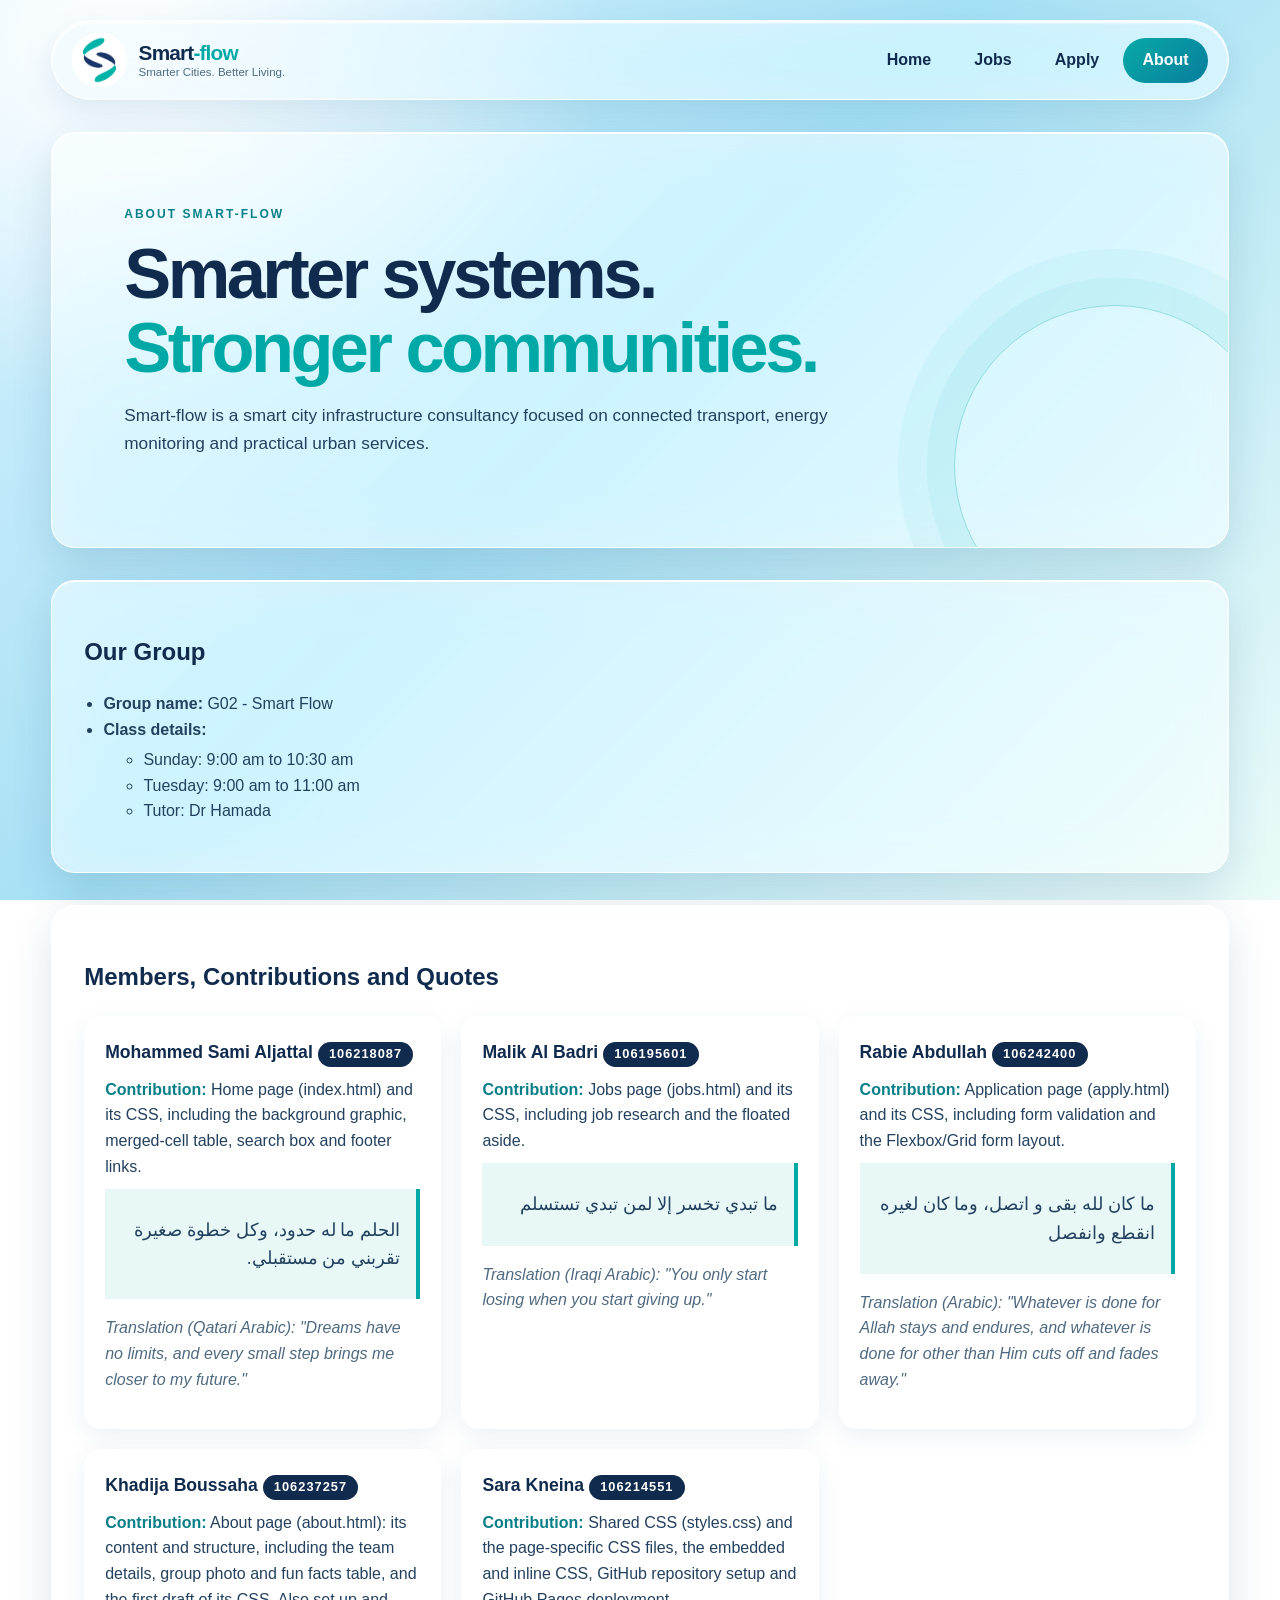
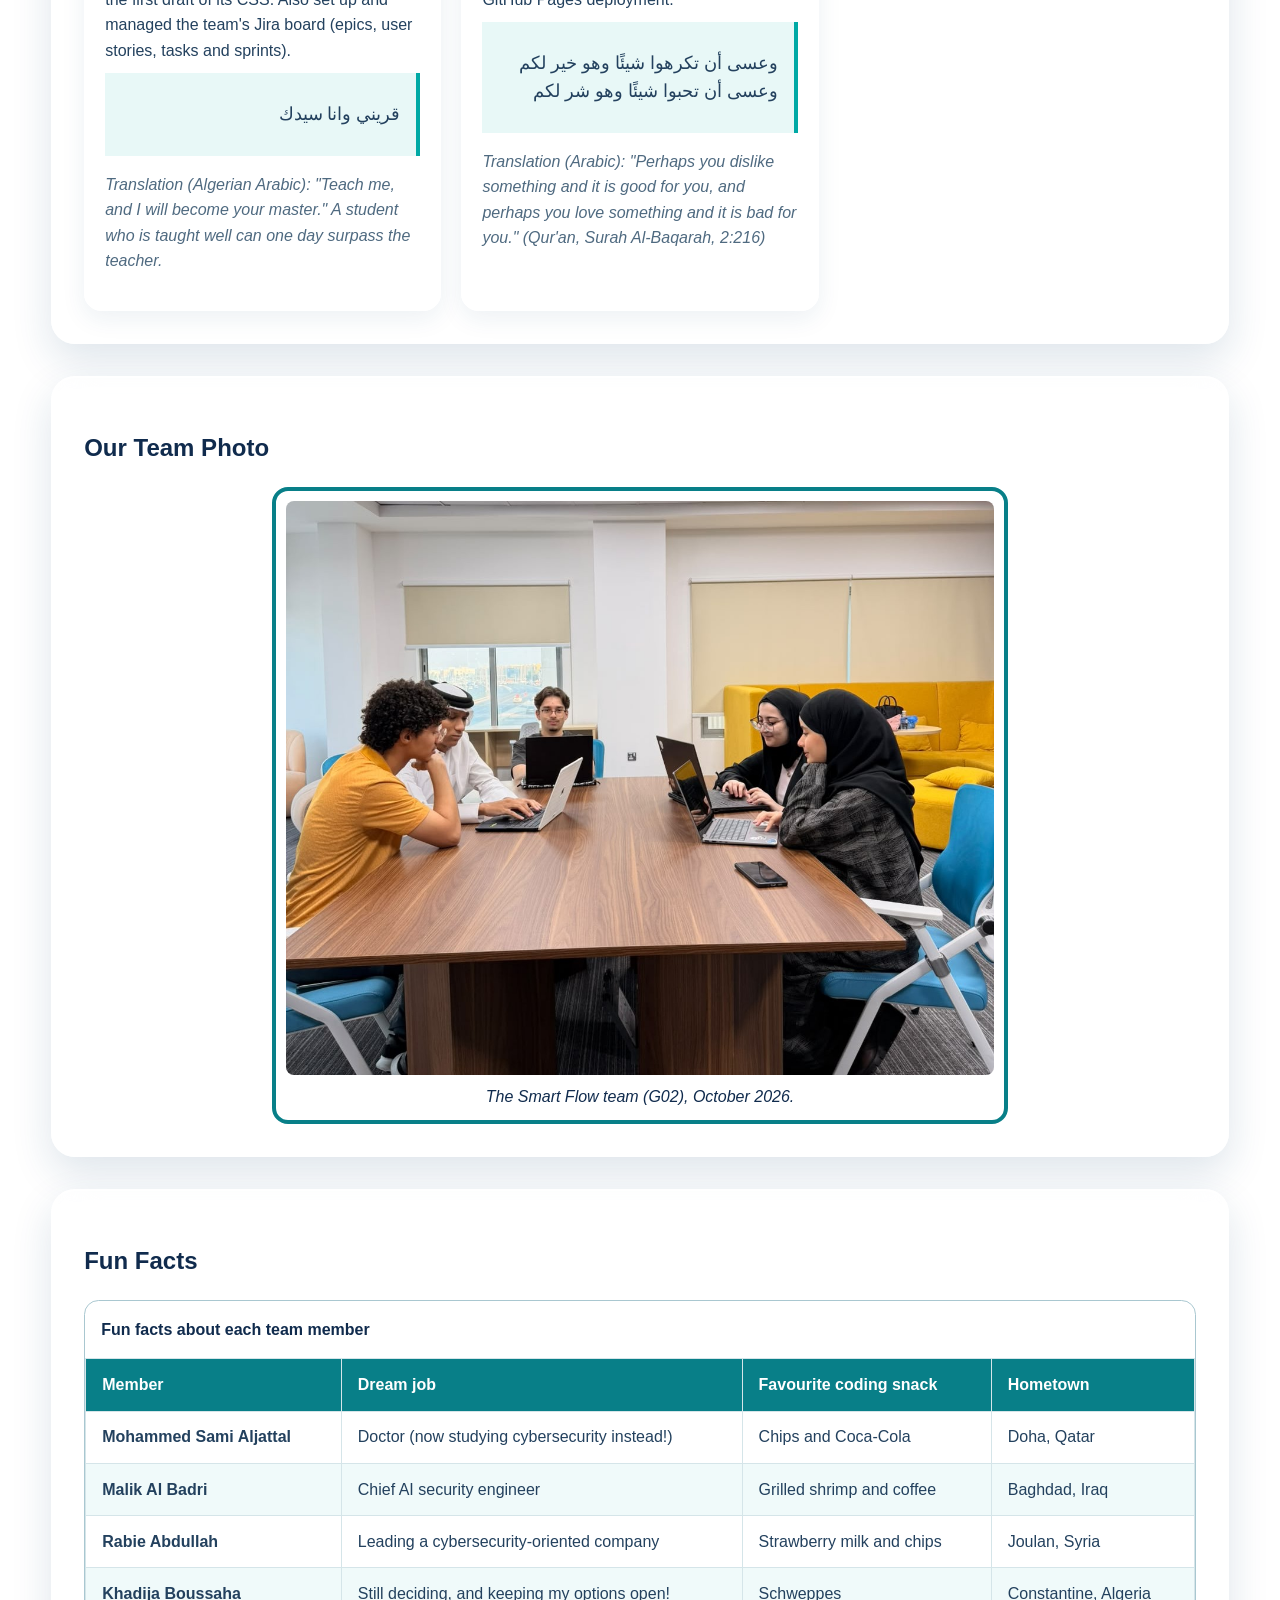
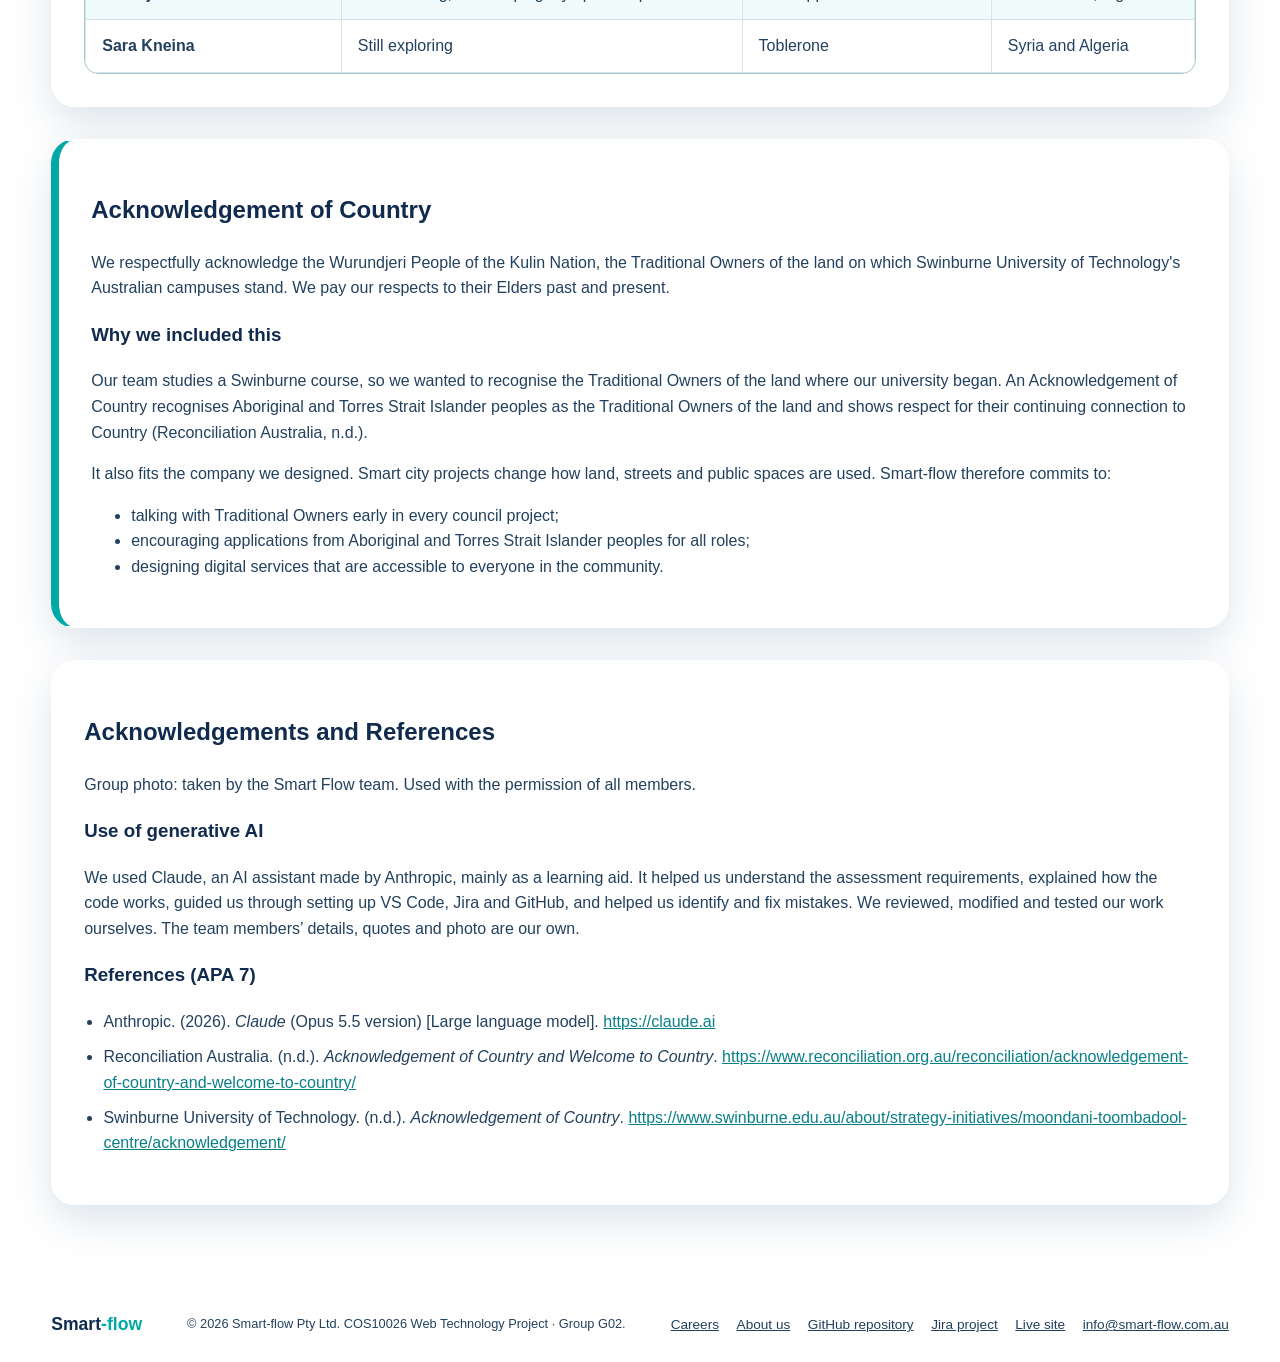
==== commit a539a536: "Fix styles.css merge conflict, add group photo, update about and apply pages" ====
--- a/about.html
+++ b/about.html
@@ -1,12 +1,11 @@
+<!DOCTYPE html>
 <!--
   about.html - About Us page
-  Group: G02 - Smart City Infrastructure Consultancy
+  Group: G02 - Smart City Infrastructure Consultancy (Smart-flow)
   Author: Khadija Boussaha (106237257)
   Description: Introduces the team: group and class details, each member's
-               contribution and quote, a group photo and a fun facts table.
-  Last updated: October 2026
+               contribution and quote, the group photo and a fun facts table.
 -->
-<!DOCTYPE html>
 
 <html lang="en">
 
@@ -14,18 +13,40 @@
   <meta charset="utf-8" />
   <meta content="width=device-width, initial-scale=1.0" name="viewport" />
   <meta content="Learn about Smart-flow, its team and its smart city infrastructure focus." name="description" />
+  <meta content="about us, team, Smart-flow, G02, smart city, COS10026" name="keywords" />
+  <meta content="Khadija Boussaha" name="author" />
   <title>About | Smart-flow</title>
-  <link href="styles.css" rel="stylesheet" />
-  <link href="about.css" rel="stylesheet" />
+  <!-- External CSS: shared site styles, then the About page's own styles -->
+  <link href="css/styles.css" rel="stylesheet" />
+  <link href="css/about.css" rel="stylesheet" />
   <!-- Embedded CSS example: limited page-specific styling; shared styles stay external. -->
   <style>
     .member-card dd strong {
       color: #087f88;
     }
+
+    /* Skip link: hidden off screen until a keyboard user tabs to it */
+    .skip-link {
+      position: absolute;
+      left: -9999px;
+    }
+
+    .skip-link:focus {
+      left: 1rem;
+      top: 1rem;
+      z-index: 100;
+      padding: .5rem 1rem;
+      background: #ffffff;
+      color: #102b4d;
+      border-radius: .5rem;
+    }
   </style>
 </head>
 
 <body>
+  <!-- Skip link lets keyboard and screen-reader users jump past the menu -->
+  <a class="skip-link" href="#main-content">Skip to main content</a>
+  <!-- Shared header and navigation (same on every page) -->
   <header class="site-header">
     <div class="container header-content">
       <a aria-label="Smart-flow home" class="brand" href="index.html">
@@ -44,12 +65,14 @@
     </div>
   </header>
   <main class="container page-main about-page" id="main-content">
+    <!-- Hero banner introducing the company -->
     <section aria-labelledby="about-title" class="page-hero">
+      <!-- Inline CSS example -->
       <p class="eyebrow" style="margin-bottom: 0.8rem;">ABOUT SMART-FLOW</p>
       <h1 id="about-title">Smarter systems.<br /><span>Stronger communities.</span></h1>
       <p>Smart-flow is a smart city infrastructure consultancy focused on connected transport, energy monitoring and
         practical urban services.</p>
-    </section>
+    </section><!-- Group details: NESTED LIST (brief requirement) -->
     <section aria-labelledby="group-heading" class="content-section about-group-section">
       <h2 id="group-heading">Our Group</h2>
       <ul class="group-info">
@@ -62,7 +85,7 @@
           </ul>
         </li>
       </ul>
-    </section>
+    </section><!-- Members: DEFINITION LIST with contributions and quotes (brief requirement) -->
     <section aria-labelledby="members-heading" class="content-section about-members-section">
       <h2 id="members-heading">Members, Contributions and Quotes</h2>
       <dl class="members">
@@ -103,39 +126,40 @@
         </div>
         <div class="member-card">
           <dt>Khadija Boussaha <span class="student-id">106237257</span></dt>
-          <dd><strong>Contribution:</strong> About page (about.html) and its CSS, including the team details, group
-            photo and fun facts table. Also set up and managed the team's Jira board (epics, user stories, tasks and
-            sprints).</dd>
+          <dd><strong>Contribution:</strong> About page (about.html): its content and structure, including the team
+            details, group photo and fun facts table, and the first draft of its CSS. Also set up and managed the team's
+            Jira board (epics, user stories, tasks and sprints).</dd>
           <dd>
             <blockquote dir="rtl" lang="ar-DZ">
-              <p>[Quote in first language]</p>
-            </blockquote>
-            <p class="translation">Translation (Algerian Arabic): "[English translation]"</p>
-          </dd>
-        </div>
-        <div class="member-card">
-          <dt>Sara Kneina <span class="student-id">[Student ID]</span></dt>
-          <dd><strong>Contribution:</strong> Shared stylesheet (styles.css), including the site-wide colours,
-            navigation, responsive layout and accessibility styles, plus final validation checks and GitHub Pages
-            deployment.</dd>
+              <p>قريني وانا سيدك</p>
+            </blockquote>
+            <p class="translation">Translation (Algerian Arabic): "Teach me, and I will become your master." A student
+              who is taught well can one day surpass the teacher.</p>
+          </dd>
+        </div>
+        <div class="member-card">
+          <dt>Sara Kneina <span class="student-id">106214551</span></dt>
+          <dd><strong>Contribution:</strong> Shared CSS (styles.css) and the page-specific CSS files, the embedded and
+            inline CSS, GitHub repository setup and GitHub Pages deployment.</dd>
           <dd>
             <blockquote dir="rtl" lang="ar">
-              <p>[Quote in first language]</p>
-            </blockquote>
-            <p class="translation">Translation: "[English translation]"</p>
+              <p>وعسى أن تكرهوا شيئًا وهو خير لكم وعسى أن تحبوا شيئًا وهو شر لكم</p>
+            </blockquote>
+            <p class="translation">Translation (Arabic): "Perhaps you dislike something and it is good for you, and
+              perhaps you love something and it is bad for you." (<cite>Qur'an</cite>, Surah Al-Baqarah, 2:216)</p>
           </dd>
         </div>
       </dl>
-    </section>
+    </section><!-- Group photo: FIGURE with caption, under 300KB (brief requirement) -->
     <section aria-labelledby="photo-heading" class="content-section about-photo-section">
       <h2 id="photo-heading">Our Team Photo</h2>
       <figure class="group-photo">
-        <img alt="The five Smart Flow team members standing together and smiling" height="533"
-          src="images/group-photo.jpg" width="800" />
+        <img alt="The five Smart Flow team members sitting around a table, working together on their laptops"
+          height="1200" src="images/group-photo.jpg" width="900" />
         <!-- Inline CSS example (required on every page) -->
         <figcaption style="font-style: italic;">The Smart Flow team (G02), October 2026.</figcaption>
       </figure>
-    </section>
+    </section><!-- Fun facts: TABLE with caption; scope helps screen readers (brief requirement) -->
     <section aria-labelledby="facts-heading" class="content-section about-facts-section">
       <h2 id="facts-heading">Fun Facts</h2>
       <div aria-labelledby="facts-caption" class="table-wrapper" role="region" tabindex="0">
@@ -176,14 +200,14 @@
             </tr>
             <tr>
               <th scope="row">Sara Kneina</th>
-              <td>[Dream job]</td>
-              <td>[Snack]</td>
-              <td>[Hometown]</td>
+              <td>Still exploring</td>
+              <td>Toblerone</td>
+              <td>Syria and Algeria</td>
             </tr>
           </tbody>
         </table>
       </div>
-    </section>
+    </section><!-- Acknowledgement of Country, explained in context (brief requirement) -->
     <section aria-labelledby="country-heading" class="content-section acknowledgement about-country-section">
       <h2 id="country-heading">Acknowledgement of Country</h2>
       <p>
@@ -207,17 +231,18 @@
         <li>encouraging applications from Aboriginal and Torres Strait Islander peoples for all roles;</li>
         <li>designing digital services that are accessible to everyone in the community.</li>
       </ul>
-    </section>
+    </section><!-- Acknowledgements, GenAI credit and APA 7 references -->
     <section aria-labelledby="credits-heading" class="content-section about-credits-section">
       <h2 id="credits-heading">Acknowledgements and References</h2>
       <p>Group photo: taken by the Smart Flow team. Used with the permission of all members.</p>
       <!-- GenAI acknowledgement: the brief states that not crediting GenAI is plagiarism -->
       <h3>Use of generative AI</h3>
       <p>
-        I used Claude, an AI assistant made by Anthropic, for guidance while building this page. It
-        explained the assessment requirements, showed me how to set up my project in VS Code and Jira,
-        and provided a starting draft of the HTML and CSS, which I then reviewed, edited, tested and
-        learned to explain. The team members' details, quotes and photo are our own.
+        We used Claude, an AI assistant made by Anthropic, mainly as a learning aid. It helped us understand the
+        assessment requirements,
+        explained how the code works, guided us through setting up VS Code, Jira and GitHub, and helped us identify and
+        fix mistakes.
+        We reviewed, modified and tested our work ourselves. The team members’ details, quotes and photo are our own.
       </p>
       <h3>References (APA 7)</h3>
       <!-- APA 7: references listed in alphabetical order by author -->
@@ -239,6 +264,7 @@
       </ul>
     </section>
   </main>
+  <!-- Shared footer with GitHub, Jira, live site and email links -->
   <footer class="site-footer">
     <div class="container footer-content">
       <a class="footer-brand" href="index.html">Smart<span>-flow</span></a>
--- a/css/styles.css
+++ b/css/styles.css
@@ -0,0 +1,469 @@
+/* ==========================================================================
+   Smart-flow | COS10026 Group G02 | styles.css
+   
+   Author: Sara Kneina 106214551
+   
+   AI Acknowledgement: 
+   All core requirements taught in the unit were written by the user. 
+   Generative AI (Claude) was only used as a learning tool to explain 
+   advanced concepts (such as glassmorphism effects, backdrop-filters, 
+   and CSS Grid auto-fit). The AI did not write the code; it explained 
+   how the properties work, and the user implemented and tested them.
+
+   styles.css  (SHARED STYLES)
+   Loaded on every page. Each page then loads its own small file:
+   index.css, jobs.css, apply.css or about.css.
+
+   Contents: 1 Colours and base | 2 Header and navigation | 3 Footer
+             4 Glass panels      | 5 Buttons | 6 Tables
+             7 Hover effects     | 8 Responsive | 9 Accessibility
+  */
+
+/* 1. COLOURS AND BASE ---------------------------------------------------- */
+/* Custom properties: change a colour here and the whole site updates */
+:root {
+    --navy: #102b4d;
+    /* logo navy */
+    --teal: #00a9a5;
+    /* logo teal */
+    --teal-dark: #087f88;
+    /* darker teal: passes contrast on white */
+    --text: #23415e;
+    --shadow: 0 1rem 2.5rem rgba(20, 73, 111, .14);
+}
+
+* {
+    box-sizing: border-box;
+}
+
+/* padding and border stay inside the width */
+
+/* Background colour + background graphic made only from gradients */
+body {
+    margin: 0;
+    color: var(--text);
+    font-family: "Segoe UI", Arial, sans-serif;
+    line-height: 1.6;
+    background:
+        radial-gradient(ellipse at 10% 5%, #ffffff, transparent 30rem),
+        linear-gradient(135deg, #d9f2ff, #a6e0f4 45%, #eafbf8);
+    background-attachment: fixed;
+}
+
+h1,
+h2,
+h3,
+h4 {
+    color: var(--navy);
+}
+
+a {
+    color: var(--teal-dark);
+}
+
+a:hover {
+    color: var(--navy);
+}
+
+.container {
+    width: min(74rem, 92%);
+    margin-inline: auto;
+}
+
+/* centred page width */
+.page-main {
+    padding: 2rem 0 3rem;
+}
+
+.eyebrow {
+    margin: 0 0 .5rem;
+    color: var(--teal-dark);
+    font-size: .75rem;
+    font-weight: 800;
+    letter-spacing: .17em;
+}
+
+/* 2. HEADER AND NAVIGATION (same on every page) -------------------------- */
+.site-header {
+    padding-top: 1.25rem;
+}
+
+.header-content {
+    display: flex;
+    /* Flexbox: logo left, menu right */
+    align-items: center;
+    justify-content: space-between;
+    flex-wrap: wrap;
+    gap: 1rem;
+    padding: .75rem 1.25rem;
+    border: 1px solid rgba(255, 255, 255, .9);
+    border-radius: 999px;
+    background: rgba(240, 250, 255, .6);
+    box-shadow: 0 .75rem 2rem rgba(31, 101, 144, .13), inset 0 2px 2px #fff;
+    -webkit-backdrop-filter: blur(24px) saturate(150%);
+    backdrop-filter: blur(24px) saturate(150%);
+    /* the frosted-glass blur */
+}
+
+.brand {
+    display: flex;
+    align-items: center;
+    gap: .75rem;
+    color: var(--navy);
+    text-decoration: none;
+}
+
+.brand img {
+    width: 3.4rem;
+    height: 3.4rem;
+    object-fit: contain;
+    border-radius: 50%;
+    background: #fff;
+}
+
+.brand-copy {
+    display: flex;
+    flex-direction: column;
+    line-height: 1.2;
+}
+
+.brand-copy strong {
+    font-size: 1.3rem;
+    letter-spacing: -.04em;
+}
+
+.brand-copy span,
+.footer-brand span {
+    color: var(--teal);
+}
+
+/* teal "-flow" */
+.brand-copy small {
+    color: #4f6a80;
+    font-size: .72rem;
+}
+
+.nav-links {
+    display: flex;
+    flex-wrap: wrap;
+    gap: .3rem;
+    margin: 0;
+    padding: 0;
+    list-style: none;
+}
+
+.nav-links a {
+    display: block;
+    padding: .6rem 1.2rem;
+    border-radius: 999px;
+    color: var(--navy);
+    font-weight: 700;
+    text-decoration: none;
+    transition: transform .2s, background .2s;
+}
+
+.nav-links a:hover {
+    background: rgba(255, 255, 255, .75);
+    transform: translateY(-2px);
+}
+
+/* hover lift */
+.nav-links a.active {
+    color: #fff;
+    background: linear-gradient(135deg, #08aaa6, #087d9d);
+}
+
+/* current page */
+
+/* 3. FOOTER (Jira, GitHub, live site and email links live here) ---------- */
+.site-footer {
+    padding: 1.5rem 0;
+    border-top: 1px solid rgba(255, 255, 255, .7);
+}
+
+.footer-content {
+    display: flex;
+    flex-wrap: wrap;
+    align-items: center;
+    justify-content: space-between;
+    gap: 1rem;
+}
+
+.footer-brand {
+    color: var(--navy);
+    font-size: 1.1rem;
+    font-weight: 800;
+    text-decoration: none;
+}
+
+.footer-content p {
+    margin: 0;
+    font-size: .8rem;
+}
+
+.footer-links {
+    display: flex;
+    flex-wrap: wrap;
+    gap: .5rem 1.1rem;
+    margin: 0;
+    padding: 0;
+    list-style: none;
+}
+
+.footer-links a {
+    color: var(--text);
+    font-size: .85rem;
+}
+
+/* 4. GLASS PANELS -------------------------------------------------------- */
+/* One shared "frosted glass" look for hero banners, sections and cards */
+.glass-panel,
+.content-section,
+.page-hero {
+    padding: clamp(1.25rem, 3vw, 2rem);
+    /* fluid padding */
+    border: 1px solid rgba(255, 255, 255, .85);
+    border-radius: 1.5rem;
+    background: rgba(255, 255, 255, .55);
+    box-shadow: var(--shadow), inset 0 1px 0 #fff;
+    -webkit-backdrop-filter: blur(22px) saturate(145%);
+    backdrop-filter: blur(22px) saturate(145%);
+}
+
+.content-section,
+.page-hero {
+    margin-bottom: 2rem;
+}
+
+.page-hero {
+    position: relative;
+    overflow: hidden;
+    padding: clamp(2rem, 6vw, 4.5rem);
+}
+
+.page-hero::after {
+    /* decorative teal rings in the corner */
+    content: "";
+    position: absolute;
+    right: -3rem;
+    bottom: -5rem;
+    width: 20rem;
+    height: 20rem;
+    border: 1px solid rgba(0, 169, 165, .35);
+    border-radius: 50%;
+    box-shadow: 0 0 0 1.7rem rgba(0, 169, 165, .06), 0 0 0 3.5rem rgba(0, 169, 165, .05);
+    pointer-events: none;
+}
+
+.page-hero h1 {
+    margin: .25rem 0 1rem;
+    font-size: clamp(2.3rem, 5.5vw, 4.4rem);
+    line-height: 1.05;
+    letter-spacing: -.05em;
+}
+
+.page-hero h1 span {
+    color: var(--teal);
+}
+
+.page-hero p:not(.eyebrow) {
+    max-width: 44rem;
+    font-size: 1.08rem;
+}
+
+.hero-actions {
+    display: flex;
+    flex-wrap: wrap;
+    gap: .75rem;
+    margin-top: 1.5rem;
+}
+
+.closing-cta {
+    /* call-to-action band at the bottom of home and jobs */
+    display: flex;
+    align-items: center;
+    justify-content: space-between;
+    flex-wrap: wrap;
+    gap: 1.5rem;
+    clear: both;
+    margin-bottom: 2rem;
+    background: linear-gradient(110deg, rgba(224, 247, 255, .9), rgba(168, 239, 232, .75));
+}
+
+.closing-cta h2 {
+    margin: 0;
+}
+
+.closing-cta p:not(.eyebrow) {
+    margin: .4rem 0 0;
+}
+
+/* Shared acknowledgement accent used on the home and about pages */
+.acknowledgement {
+    border-left: 8px solid var(--teal);
+}
+
+/* 5. BUTTONS ------------------------------------------------------------- */
+.button {
+    display: inline-flex;
+    align-items: center;
+    justify-content: center;
+    gap: .6rem;
+    min-height: 2.9rem;
+    padding: .7rem 1.4rem;
+    border: 1px solid #fff;
+    border-radius: 999px;
+    font: inherit;
+    font-weight: 700;
+    text-decoration: none;
+    cursor: pointer;
+    transition: transform .2s, box-shadow .2s;
+}
+
+.button-primary {
+    color: #fff;
+    background: linear-gradient(180deg, #54e0e2, #0cb9c2 50%, #0798b2);
+    box-shadow: 0 .5rem 1.2rem rgba(0, 154, 183, .25);
+}
+
+.button-quiet {
+    color: var(--navy);
+    background: rgba(255, 255, 255, .5);
+}
+
+.button-light {
+    color: var(--navy);
+    background: linear-gradient(180deg, #fff, #d9f7ff);
+}
+
+.button:hover {
+    transform: translateY(-3px);
+    box-shadow: 0 .8rem 1.6rem rgba(0, 139, 166, .3);
+}
+
+.button-primary:hover {
+    color: #fff;
+}
+
+/* 6. TABLES (home impact table + about fun-facts table) ------------------ */
+.table-wrapper {
+    overflow-x: auto;
+    border: 1px solid #a9c7d0;
+    border-radius: .9rem;
+    background: #fff;
+}
+
+/* scrolls on phones */
+table {
+    width: 100%;
+    border-collapse: collapse;
+}
+
+caption {
+    padding: 1rem;
+    color: var(--navy);
+    font-weight: 800;
+    text-align: left;
+}
+
+th,
+td {
+    padding: .8rem 1rem;
+    border: 1px solid #d5e5e9;
+    text-align: left;
+}
+
+thead th {
+    color: #fff;
+    background: var(--teal-dark);
+}
+
+tbody tr:nth-child(even) {
+    background: #f0fafa;
+}
+
+/* zebra stripes */
+tbody tr:hover {
+    background: #d7f4ef;
+}
+
+/* 7. HOVER EFFECTS: cards float up and glow teal ------------------------- */
+.feature-card,
+.job-card,
+.member-card {
+    transition: transform .3s ease, box-shadow .3s ease, border-color .3s ease;
+}
+
+.feature-card:hover,
+.job-card:hover,
+.member-card:hover {
+    transform: translateY(-6px);
+    border-color: var(--teal);
+    box-shadow: 0 1rem 2.2rem rgba(0, 169, 165, .25);
+}
+
+/* 8. RESPONSIVE: tablet, then phone -------------------------------------- */
+@media (max-width: 900px) {
+    .header-content {
+        justify-content: center;
+        border-radius: 2rem;
+    }
+
+    .page-hero::after {
+        display: none;
+    }
+}
+
+@media (max-width: 600px) {
+    .container {
+        width: 94%;
+    }
+
+    .nav-links a {
+        padding: .5rem .9rem;
+        font-size: .9rem;
+    }
+
+    .brand-copy small {
+        display: none;
+    }
+
+    .footer-content {
+        flex-direction: column;
+        text-align: center;
+    }
+
+    .footer-links {
+        justify-content: center;
+    }
+}
+
+/* 9. ACCESSIBILITY ------------------------------------------------------- */
+a:focus-visible,
+button:focus-visible,
+input:focus-visible,
+select:focus-visible,
+textarea:focus-visible,
+summary:focus-visible {
+    outline: 3px solid #125d9b;
+    outline-offset: 3px;
+}
+
+/* visible keyboard focus */
+
+@media (prefers-reduced-motion: reduce) {
+
+    /* respect users who dislike movement */
+    * {
+        transition: none !important;
+        scroll-behavior: auto !important;
+    }
+
+    .feature-card:hover,
+    .job-card:hover,
+    .member-card:hover,
+    .button:hover,
+    .nav-links a:hover {
+        transform: none;
+    }
+}
--- a/css/about.css
+++ b/css/about.css
@@ -0,0 +1,140 @@
+/* ==========================================================================
+   Smart-flow | COS10026 Group G02 | about.css  (loaded after styles.css)
+   
+   Author: Sara Kneina 106214551
+   
+   AI Acknowledgement: 
+   All core requirements taught in the unit were written by the user. 
+   Generative AI (Claude) was only used as a learning tool to explain 
+   advanced concepts (such as glassmorphism effects, backdrop-filters, 
+   and CSS Grid auto-fit). The AI did not write the code; it explained 
+   how the properties work, and the user implemented and tested them.
+   ========================================================================== */
+
+/* Group details: nested list */
+.group-info {
+    padding-left: 1.2rem;
+}
+
+.group-info ul {
+    margin-top: .3rem;
+}
+
+/* Members: each definition-list entry becomes a glass card in a responsive grid */
+.members {
+    display: grid;
+    grid-template-columns: repeat(auto-fit, minmax(17rem, 1fr));
+    gap: 1.25rem;
+    margin: 0;
+}
+
+.member-card {
+    padding: 1.25rem;
+    border: 1px solid #fff;
+    border-radius: 1.1rem;
+    background: rgba(255, 255, 255, .75);
+    box-shadow: 0 .5rem 1.5rem rgba(20, 73, 111, .08);
+}
+
+.member-card dt {
+    font-size: 1.1rem;
+    font-weight: 800;
+    color: #102b4d;
+}
+
+.member-card dd {
+    margin: .6rem 0 0;
+}
+
+/* Styled student ID badge */
+.student-id {
+    display: inline-block;
+    margin-top: .3rem;
+    padding: .15rem .7rem;
+    border-radius: 999px;
+    background: #102b4d;
+    color: #ffffff;
+    font-size: .8rem;
+    letter-spacing: .08em;
+    transition: background .2s;
+}
+
+.member-card:hover .student-id {
+    background: #087f88;
+}
+
+/* Quotes: the border switches sides automatically for right-to-left Arabic text */
+blockquote {
+    margin: 0;
+    padding: .6rem 1rem;
+    border-inline-start: 4px solid #00a9a5;
+    background: #e8f8f7;
+    font-size: 1.1rem;
+}
+
+.translation {
+    color: #4f6a80;
+    font-style: italic;
+}
+
+/* Group photo: bordered figure */
+.group-photo {
+    max-width: 46rem;
+    margin: 0 auto;
+    padding: .6rem;
+    border: 4px solid #087f88;
+    border-radius: 1rem;
+    background: #ffffff;
+}
+
+.group-photo img {
+    display: block;
+    width: 100%;
+    height: auto;
+    border-radius: .5rem;
+}
+
+.group-photo figcaption {
+    padding-top: .6rem;
+    text-align: center;
+    color: #102b4d;
+}
+
+/* Fun-facts table: hex colours + row hover (base table styles are in styles.css) */
+.fun-facts caption {
+    color: #102b4d;
+}
+
+.fun-facts thead th {
+    background: #087f88;
+    color: #ffffff;
+}
+
+.fun-facts tbody tr:nth-child(even) {
+    background: #f0fafa;
+}
+
+.fun-facts tbody tr {
+    transition: background .2s, color .2s;
+}
+
+.fun-facts tbody tr:hover {
+    background: #087f88;
+    color: #ffffff;
+}
+
+/* white on #087f88 = 4.9:1 contrast */
+.fun-facts tbody tr:hover th {
+    color: #ffffff;
+}
+
+
+/* References: long web addresses wrap on phones instead of overflowing */
+.references {
+    padding-left: 1.2rem;
+    overflow-wrap: anywhere;
+}
+
+.references li {
+    margin-bottom: .6rem;
+}
